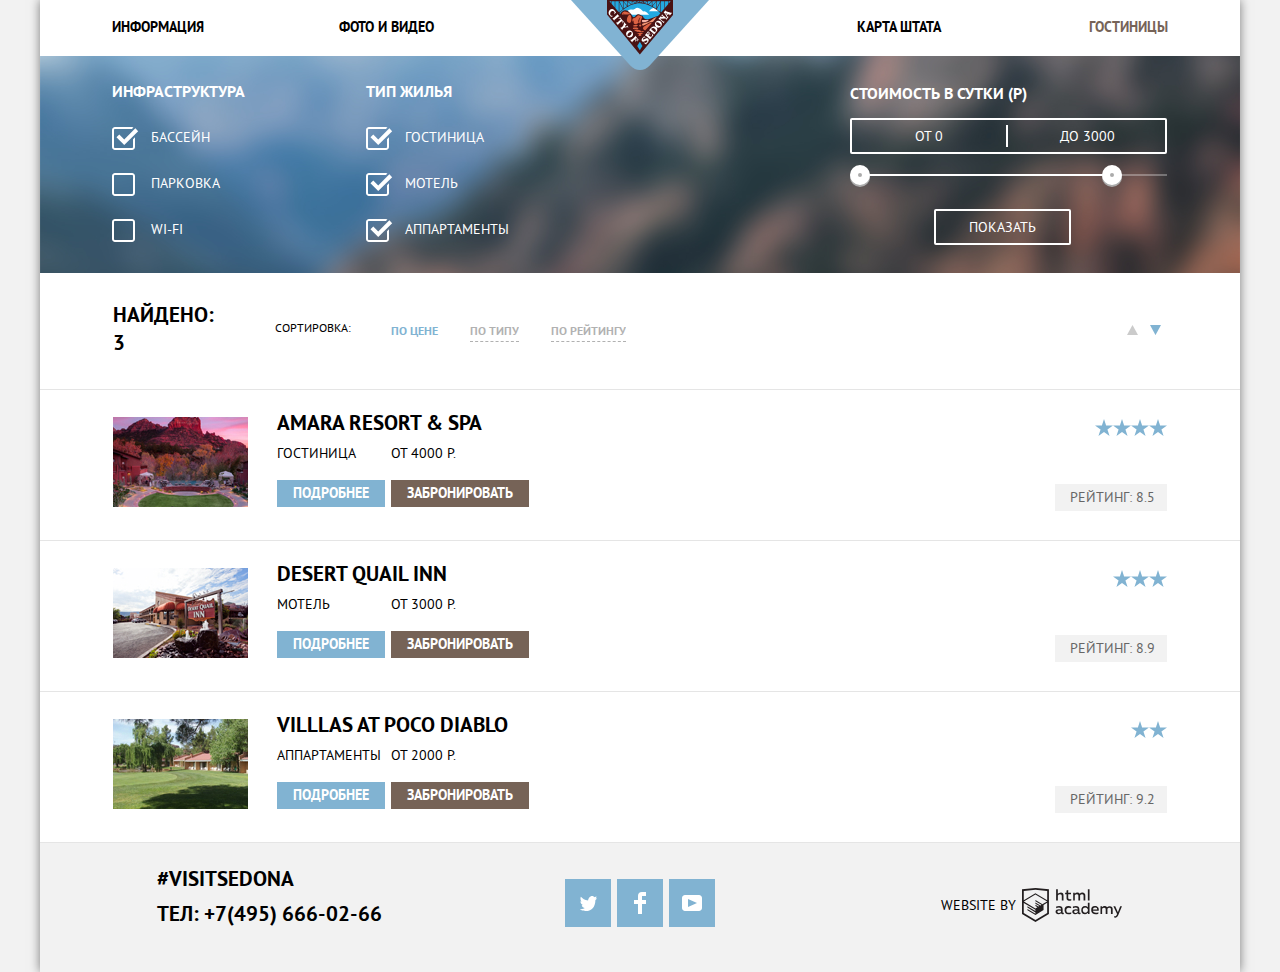
==== catalog.html @ a4440d0c "Update по созвону pt.3" ====
<!DOCTYPE html>
<html class="page" lang="ru">

  <head>
    <meta charset="utf-8" />
    <title>HTML Academy: Каталог</title>
    <link rel="stylesheet" href="css/normalize.css" />
    <link rel="stylesheet" href="css/style.css" />
  </head>

  <body class="body-page">
    <header class="main-header">
      <nav class="navigation">
        <a class="logo" href="index.html"><img src="img/logo.svg" width="138" height="70" alt="логотип штата"></a>
        <ul class="list list-navigation">
          <li class="navigation-item">
            <a class="navigation-item-link" href="#">Информация</a>
          </li>
          <li class="navigation-item">
            <a class="navigation-item-link" href="#">Фото и видео</a>
          </li>
          <li class="navigation-item">
            <a class="navigation-item-link" href="#">Карта штата</a>
          </li>
          <li class="navigation-item">
            <a class="navigation-item-link navigation-item-link-active" href="catalog.html">Гостиницы</a>
          </li>
        </ul>
      </nav>
    </header>
    <main class="hotels-container">
      <h1 class="visually-hidden">Подбор отелей в Седоне</h1>
      <section class="filters-of-hotels">
        <h2 class="visually-hidden">Фильтр отелей Седоны</h2>
        <form class="form-filter" action="https://echo.htmlacademy.ru" target="blank">
          <div class="filter-wrapper">
            <fieldset class="filter">
              <legend class="filter-name">Инфраструктура</legend>
              <ul class="list filter-list">
                <li class="filter-list-item">
                  <input class="filter-checkbox visually-hidden" type="checkbox" name="pool" id="item-pool" aria-label="Выбрать бассейн" checked/>
                  <label for="item-pool">Бассейн</label>
                </li>
                <li class="filter-list-item">
                  <input class="filter-checkbox visually-hidden" type="checkbox" name="parking" id="item-parking" aria-label="Выбрать парковку"/>
                  <label for="item-parking">Парковка</label>
                </li>
                <li class="filter-list-item">
                  <input class="filter-checkbox visually-hidden" type="checkbox" name="wi-fi" id="item-wi-fi" aria-label="Выбрать wi-fi"/>
                  <label for="item-wi-fi">WI-FI</label>
                </li>
              </ul>
            </fieldset>
            <fieldset class="filter">
              <legend class="filter-name">Тип жилья</legend>
              <ul class="list filter-list">
                <li class="filter-list-item">
                  <input class="filter-checkbox visually-hidden" type="checkbox" name="inn" id="item-inn" aria-label="Выбрать гостиницу" checked/>
                  <label for="item-inn">Гостиница</label>
                </li>
                <li class="filter-list-item">
                  <input class="filter-checkbox visually-hidden" type="checkbox" name="hotel" id="item-hotel" aria-label="Выбрать мотель" checked/>
                  <label for="item-hotel">Мотель</label>
                </li>
                <li class="filter-list-item">
                  <input class="filter-checkbox visually-hidden" type="checkbox" name="aparts" id="item-aparts" aria-label="Выбрать аппартаменты" checked/>
                  <label for="item-aparts">Аппартаменты</label>
                </li>
              </ul>
            </fieldset>
          </div>
          <div class="filter-cost">
            <label class="cost-per-day">Стоимость в сутки (р)</label>
            <div class="interval-cost">
              <label class="visually-hidden" for="min-cost">Ввести минимальную стоимость</label>
              <input class="min-cost" type="number" name="min-cost" id="min-cost" placeholder="От 0" min="0" max="3000"/>
              <label class="visually-hidden" for="max-cost">Ввести максимальную стоимость</label>
              <input class="max-cost" type="number" name="max-cost" id="max-cost" placeholder="До 3000" min="0" max="3000"/>
              <div class="filter-separate-line"></div>
            </div>
            <div class="slider">
              <div class="side-slider"></div>
              <div class="main-slider"></div>
              <div class="slider-button">
                <span class="round"></span>
              </div>
              <div class="slider-button">
                <span class="round"></span>
              </div>
            </div>
            <button class="button filter-button" type="submit" aria-label="Показать варианты гостиниц">Показать</button>
          </div>
        </form>
      </section>
      <aside class="filter-sorting">
        <div class="find">
          <span class="finding">Найдено: 3</span>
        </div>
        <div class="sorting">
          <span class="sorting-name">Сортировка:</span>
          <ul class="list sorting-types-list">
            <li class="sorting-type-item">
              <button class="button sorting-button sorting-button-active" type="button" aria-label="Сортировать по цене">По цене</button>
            </li>
            <li class="sorting-type-item">
              <button class="button sorting-button" type="button" aria-label="Сортировать по типу">По типу</button>
            </li>
            <li class="sorting-type-item">
              <button class="button sorting-button" type="button" aria-label="сортировать по рейтингу">По рейтингу</button>
            </li>
          </ul>
        </div>
        <div class="sorting-switcher">
          <button class="control-arrow">
            <svg width="11" height="10" viewBox="0 0 11 10" fill="none" xmlns="http://www.w3.org/2000/svg">
              <path d="M5.5 0L0 10H11L5.5 0Z" fill="currentColor"/>
              </svg>
          </button>
          <button class="control-arrow control-arrow-active">
            <svg width="11" height="10" viewBox="0 0 11 10" fill="none" xmlns="http://www.w3.org/2000/svg">
              <path d="M5.5 0L0 10H11L5.5 0Z" fill="currentColor"/>
              </svg>
          </button>
        </div>
      </aside>
      <section class="hotels">
        <h2 class="visually-hidden">Список отелей Седоны</h2>
        <article class="hotel-item">
          <img  class="hotel-photo" src="img/thumb-amara-resort.jpg" alt="Отель у подножия горы"/>
          <div class="hotel-info">
            <h3 class="hotel-title">Amara resort & SPA</h3>
            <div class="hotel-info-wrapper">
              <div class="hotel-info-content-wrapper">
                <p class="hotel-info-content">Гостиница</p>
                <a class="button details" href="#" aria-label="Показать подробности">Подробнее</a>
              </div>
              <div class="hotel-info-content-wrapper">
                <p class="hotel-info-content">от 4000 р.</p>
                <a class="button booking" href="#" aria-label="Перейти к бронированию" >Забронировать</a>
              </div>
            </div>
          </div>
          <div class="rating">
            <div class="hotel-rating"></div>
            <span class="hotel-rating-text">Рейтинг: 8.5</span>
          </div>
        </article>
        <article class="hotel-item">
          <img class="hotel-photo" src="img/thumb-desert-quall.jpg" alt="Классический американский двухэтажный отель"/>
          <div class="hotel-info">
            <h3 class="hotel-title">Desert Quail INN</h3>
            <div class="hotel-info-wrapper">
              <div class="hotel-info-content-wrapper">
                <p class="hotel-info-content">Мотель</p>
                <a class="button details" href="#" aria-label="Показать подробности" >Подробнее</a>
              </div>
              <div class="hotel-info-content-wrapper">
                <p class="hotel-info-content">от 3000 р.</p>
                <a class="button booking" href="#" aria-label="Перейти к бронированию" >Забронировать</a>
              </div>
            </div>
          </div>
          <div class="rating">
            <div class="hotel-rating inn"></div>
            <span class="hotel-rating-text">Рейтинг: 8.9</span>
          </div>
        </article>
        <article class="hotel-item">
          <img class="hotel-photo" src="img/thumb-villas-diablo.jpg" alt="Уютная вилла в тени деревьев"
          />
          <div class="hotel-info">
            <h3 class="hotel-title">VILLLAS AT POCO DIABLO</h3>
            <div class="hotel-info-wrapper">
              <div class="hotel-info-content-wrapper">
                <p class="hotel-info-content">Аппартаменты</p>
                <a class="button details" href="#" aria-label="Показать подробности" >Подробнее</a>
              </div>
              <div class="hotel-info-content-wrapper">
                <p class="hotel-info-content">от 2000 р.</p>
                <a class="button booking" href="#" aria-label="Перейти к бронированию" >Забронировать</a>
              </div>
            </div>
          </div>
          <div class="rating">
            <div class="hotel-rating villa"></div>
            <span class="hotel-rating-text">Рейтинг: 9.2</span>
          </div>
        </article>
      </section>
    </main>
    <footer class="main-footer">
      <div class="container">
        <div class="contacts">
          <p>#visitsedona</p>
          <a href="tel:+74956660266" aria-label="Позвонить по телефону">тел: +7(495) 666-02-66</a>
        </div>
        <ul class="list social-networks-list">
          <li class="social-networks-item">
            <a class="social-link" href="#">
              <img class="link-twitter" width="17" height="17" src="img/twitter.svg" alt="Ссылка перехода на Twitter"/>
            </a>
          </li>
          <li class="social-networks-item">
            <a class="social-link" href="#">
              <img class="link-facebook" width="12" height="22" src="img/fb-icon.svg" alt="Ссылка перехода на Facebook"/>
            </a>
          </li>
          <li class="social-networks-item">
            <a class="social-link" href="#">
              <img class="link-youtube" width="20" height="16" src="img/youtube.svg" alt="Ссылка перехода на Youtube"/>
            </a>
          </li>
        </ul>
        <div class="developer">
          <p class="developer-text">Website by</p>
          <a class="developer-link" href="https://htmlacademy.ru/study" aria-label="Переход на HTML Academy">
            <img src="img/logo-htmlacademy.svg" width="100" height="50" alt="Лого Академии"/>
          </a>
        </div>
      </div>
    </footer>
  </body>
</html>
---- css/style.css ----
@font-face {
  font-family: "PT Sans";
  font-weight: normal;
  font-style: normal;
  src: local("PT Sans"),
    url("../fonts/ptsans.woff2") format("woff2"),
    url("../fonts/ptsans.woff") format("woff");
}

@font-face {
  font-family: "PT Sans";
  font-weight: bold;
  font-style: bold;
  src: local("PT Sans Bold"),
  url("../fonts/ptsansbold.woff2") format("woff2"),
  url("../fonts/ptsansbold.woff") format("woff");
}

:root {
  --basic-grey: #888888;
  --basic-grey-light: #f2f2f2;
  --basic-grey-dark: #666666;
  --basic-black: #000000;
  --basic-black-light: #333333;
  --basic-white: #ffffff;
  --basic-blue-light: #81b3d2;
  --basic-blue: #669ec0;
  --basic-blue-dark: #5496bd;
  --basic-grey-rectangle: #eeeeee;
  --basic-grey-hover: #ebebeb;
  --basic-brown: #604e43;
  --basic-brown-light: #766357;
  --basic-brown-dark: #503e33;
  --basic-transparent-footer: rgba(255, 255, 255, 0.9);
  --basic-grey-disabled: #6a6a6a;
  --basic-grey-line: #e5e5e5;
  --basic-grey-slider: #ababab;
  --basic-grey-minus: #a9a9a9;
  --star-width: 18px;
}
*,
*::before,
*::after {
  box-sizing: border-box;
}

input[type="number"]::-webkit-outer-spin-button,
input[type="number"]::-webkit-inner-spin-button {
  -webkit-appearance: none;
  margin: 0;
}
a {
  text-decoration: none;
}
.navigation-item-link,
.developer-link {
  color: var(--basic-black);
}
.navigation-item-link:hover,
.developer-link:hover {
  color: var(--basic-blue-light);
}
.navigation-item-link:active,
.developer-link:active {
  color: var(--basic-black);
  opacity: 0.3;
}
.navigation-item-link-active {
  color: var(--basic-brown-light);
}

body {
  font-family: "PT Sans", Arial, sans-serif;
  font-size: 14px;
  font-style: normal;
  line-height: 26px;
  text-transform: uppercase;
  background-color: var(--basic-grey-light);
  box-shadow: 0 0 10px rgba(0, 0, 0, 0.5);
  color: var(--basic-black);
  max-width: 1200px;
  margin-left: auto;
  margin-right: auto;
}
.page {
  height: 100%;
}
.body-page {
  min-height: 100%;
  display: grid;
  grid-template-rows: min-content 1fr min-content;
  align-content: start;
}
.list {
  list-style: none;
  padding: 0;
  margin: 0;
}

.button {
  font-weight: bold;
  line-height: 21px;
  color: var(--basic-white);
  border: none;
  text-transform: uppercase;
}
button,
input {
  border: 0;
  outline: none;
}
.visually-hidden {
  position: absolute;
  width: 1px;
  height: 1px;
  margin: -1px;
  padding: 0;
  overflow: hidden;
  border: 0;
  clip: rect(0 0 0 0);
}
.rating {
  height: 121px;
}
.main-header {
  min-height: 56px;
  background-color: var(--basic-white);
}
.navigation {
  position: relative;
  padding-top: 14px;
  padding-bottom: 16px;
}
.list-navigation {
  display: grid;
  grid-template-columns: 227px 1fr 1fr 227px;
  grid-template-rows: auto;
  margin-left: 72px;
  margin-right: 72px;
  align-content: center;
}
.navigation-item:nth-child(4n+3){
  text-align: right;
}
.navigation-item:nth-child(4n+4) {
  text-align: right;
}
.navigation li {
  font-weight: bold;
}
.logo {
  position: absolute;
  top: 0;
  left: calc((100% - 138px) / 2);
  z-index: 1;
}
.background-for-greetings {
  display: flex;
  position: relative;
  min-height: 509px;
  background-image: url("../img/background-photo-full.jpg"), linear-gradient(to right bottom, #8ccfcf,
    #0e5e38);
  background-size: cover;
  background-repeat: no-repeat; /*проверить почему не применяется градиент*/
}
.background-for-greetings::after {
  display: block;
  position: absolute;
  top: 453px;
  content: "";
  background-image: url("../img/background-mask.svg");
  background-repeat: no-repeat;
  width: 1200px;
  height: 57px;
}
.greeting {
  margin-left: auto;
  margin-right: auto;
  margin-top: 77px;
}
.greetings-content {
  padding-top: 1px;
  font-family: inherit;
  font-weight: bold;
  font-size: 21px;
  line-height: 26px;
  text-align: center;
}
.greetings-content-main {
  margin-bottom: 17px;
  margin-top: 39px;
  margin-left: auto;
  margin-right: auto;
  max-width: 470px;
  min-height: 80px;
  text-align: center;
}
.greetings-content-item {
  margin-top: 16px;
  margin-left: 270px;
  margin-bottom: 51px;
  margin-right: 300px;
  font-style: normal;
  font-weight: normal;
  font-size: 14px;
  line-height: 26px;
}
.advantages {
  background-color: var(--basic-white);
}
.list-of-advantages {
  display: flex;
  flex-wrap: wrap;
}
/*удалтьб ниже*/
.feature-picture {
  display: grid;
  grid-template-columns: 1fr 2fr;
}
.feature-item-picture {
  display: inline-block;
  vertical-align: middle;
  text-align: center;
  background-color: var(--basic-blue-light);
  color: var(--basic-white);
}
.advantages-item-picture {
  display: flex;
  flex-wrap: wrap;
  background-color: var(--basic-blue-light);
}
.name-part-advantages,
.advantage-title-special,
.advantage-title {
  font-style: normal;
  font-weight: bold;
  font-size: 21px;
  line-height: 21px;
  text-align: center;
}
.advantages-item {
  max-width: 400px;
  padding-top: 50px;
  padding-right: 51px;
  padding-bottom: 54px;
  padding-left: 52px;
  text-align: center;
}
.advantages-item h3,
p {
  margin: 0;
  padding: 0;
}
.advantages-item:nth-child(n + 3) {
  background-color: var(--basic-grey-rectangle);
}
.advantages-item h3 {
  margin-bottom: 25px;
}
.advantage-number,
.advantage-number-special {
  margin-bottom: 23px;
  text-align: center;
  line-height: 21px;
}
.advantage-text,
.advantage-text-special {
  line-height: 21px;
}
.part-of-advantages {
  display: grid;
  grid-template-columns: 1fr 1fr 1fr;
  background-color: var(--basic-white);
}
.item-part-advantages {
  display: block;
  vertical-align: middle;
  text-align: center;
}
.item-part-advantages:first-child {
  position: relative;
  padding-top: 160px;
  padding-right: 62px;
  padding-bottom: 82px;
  padding-left: 73px;
}
.item-part-advantages:nth-child(2) {
  position: relative;
  padding-top: 160px;
  padding-right: 59px;
  padding-bottom: 82px;
  padding-left: 61px;
}
.item-part-advantages:last-child {
  position: relative;
  padding-top: 160px;
  padding-right: 65px;
  padding-bottom: 81px;
  padding-left: 59px;
}
.picture-house::before {
content: url("../img/icon-1.svg");
background-size: 75px 72px;
position: absolute;
top: 60px;
left: 167px;
margin-left: auto;
margin-right: auto;
}
.picture-food::before {
  content: url("../img/icon-3.svg");
  background-size: 75px 70px;
  position: absolute;
  top: 61px;
  left: 162px;
  margin-left: auto;
  margin-right: auto;
}
.picture-souvenirs::before {
  content: url("../img/icon-2.svg");
  background-size: 64px 77px;
  position: absolute;
  top: 55px;
  right: 172px;
}

.image-part-advantages {
  margin-left: auto;
  margin-right: auto;
}
.name-part-advantages {
  display: inline-block;
  margin-bottom: 25px;
}
.text-part-advantages {
  line-height: 21px;
}
.proposal {
  position: relative;
  padding-bottom: 86px;
  padding-top: 55px;
  background-color: var(--basic-white);
}
.proposal-title {
  margin-top: 0;
  margin-bottom: 36px;
  font: inherit;
  font-weight: bold;
  font-size: 30px;
  line-height: 34px;
  color: var(--basic-black);
  text-align: center;
}
.proposal-content {
  margin-bottom: 46px;
  font: inherit;
  font-weight: normal;
  font-size: 14px;
  line-height: 21px;
  color: var(--basic-black-light);
  text-align: center;
}
.form-wrapper {
  position: absolute;
  left: 316px;
  max-width: 568px;
  max-height: 481px;
  margin-left: auto;
  margin-right: auto;
}
.button-form {
  width: 568px;
  height: 86px;
  font-style: normal;
  font-weight: bold;
  font-size: 21px;
  line-height: 26px;
  background-color: var(--basic-brown-light);
}
.find-form {
  background-color: var(--basic-white);
}
.wrapper-map {
  background-image: url("../img/map.png"),
    linear-gradient(45deg, var(--basic-grey), var(--basic-grey-light));
  background-repeat: no-repeat;
}

.index {
  background-color: var(--basic-transparent-footer);
  margin-top: -120px;
  z-index: 2;
}
.container {
  display: grid;
  grid-template-columns: 1fr 1fr 1fr;
  min-height: 120px;
}

.contacts {
  display: flex;
  flex-direction: column;
  align-items: flex-start;
  padding-top: 23px;
  padding-bottom: 36px;
  padding-left: 117px;
}
.contacts p {
  font-weight: bold;
  font-size: 21px;
  color: var(--basic-black);
  margin-bottom: 9px;
  width: auto;
}
.contacts a {
  font: inherit;
  font-weight: bold;
  font-size: 21px;
  color: var(--basic-black);
  text-decoration: none;
  width: auto;
}
.social-networks-list {
  display: grid;
  height: 120px;
  grid-template-columns: 46px 46px 46px;
  align-content: center;
  column-gap: 6px;
  justify-content: center;
}
.social-networks-item {
  height: 48px;
  width: 46px;
  background-color: var(--basic-blue-light);
}
.social-link {
  display: flex;
  height: 100%;
}
.social-networks-item img {
  margin: auto;
}
.developer {
  display: flex;
  align-items: center;
  justify-content: flex-end;
  padding-top: 37px;
  padding-right: 103px;
  padding-bottom: 42px;
}
.developer-text {
  font-weight: normal;
}
.developer-link {
  display: block;
  width: 115px;
  margin-left: 6px;
}
.developer img {
  vertical-align: middle;
  box-sizing: content-box;
}
/*modal*/
.modal {
  width: 568px;
  height: 486px;
}
.modal h2 {
  height: 86px;
  margin: 0;
  background-color: var(--basic-brown-light);
  color: var(--basic-white);
  font-weight: bold;
  font-size: 21px;
  line-height: 26px;
  text-align: center;
}
.filters-of-hotels {
  min-height: 217px; /*что то с высотой*/
}
.form-filter {
  display: grid;
  grid-template-columns: 2fr 1fr;
  width: 1200px;
  min-height: 217px;
  background-color: #f2f2f2;
  background-image: url("../img/background-filter.png");
  background-size: cover;
  background-repeat: no-repeat;
}
.filter-wrapper {
  display: flex;
}
.filter {
  margin-top: 25px;
  margin-left: 72px;
  padding: 0;
  border: none;
}
.filter:last-child {
  margin-left: 119px;
}
.filter-name {
  margin-bottom: 25px;
  font-weight: bold;
  font-size: 16px;
  line-height: 21px;
  color: var(--basic-white);
}
.filter-list-item {
  margin-bottom: 25px;
  margin-left: 39px;
}
.filter-checkbox {
  margin-right: 13px;
}
.filter-list-item label {
  /*может и убрать*/
  position: relative;
  display: block;
  font-size: 14px;
  line-height: 21px;
  font-weight: normal;
  color: var(--basic-white);
  user-select: none;
}
.filter-checkbox + label::before {
  position: absolute;
  top: 0;
  left: -39px;
  width: 23px;
  height: 23px;
  background-image: url("../img/checkbox-off.svg");
  content: "";
}
.filter-checkbox:hover + label::before {
  cursor: pointer;
}
.filter-checkbox:checked + label::before {
  position: absolute;
  top: 0;
  left: -39px;
  width: 27px;
  height: 23px;
  background-image: url("../img/checkbox-on.svg");
  background-repeat: no-repeat;
  content: "";
}
.filter-checkbox:disabled + label::before {
  position: absolute;
  top: 0;
  left: -39px;
  width: 23px;
  height: 23px;
  background-image: url("../img/checkbox-off-disabled.svg");
  content: "";
}
.filter-checkbox:checked:disabled + label::before {
  position: absolute;
  top: 0;
  left: -39px;
  width: 23px;
  height: 23px;
  background-image: url("../img/checkbox-on-disabled.svg");
  content: "";
}
.filter-checkbox:disabled + label {
  color: var(--basic-grey-disabled);
}
.filter-cost {
  position: relative;
  margin-top: 25px;
  margin-left: 10px;
}
.cost-per-day {
  font-weight: bold;
  font-size: 16px;
  line-height: 21px;
  color: var(--basic-white);
}
.interval-cost {
  display: flex;
  width: 317px;
  margin-top: 11px;
  margin-bottom: 11px;
  text-align: center;
  color: var(--basic-white);
  border: 2px solid #ffffff;
  box-sizing: border-box;
  border-radius: 2px;
}
.min-cost::placeholder,
.max-cost::placeholder {
  color: var(--basic-white);
  opacity: 1;
}
.min-cost:focus::placeholder,
.max-cost:focus::placeholder {
  color: transparent;
}
.min-cost,
.max-cost {
  height: 32px;
  padding: 0 4px;
  font-size: 14px;
  line-height: 21px;
  font-weight: normal;
  text-align: center;
  text-transform: uppercase;
  color: var(--basic-white);
  background-color: transparent;
  overflow: hidden;
  border: none;
}
.min-cost {
  width: 154px;
  margin-right: 4px;
}
.max-cost {
  width: 155px;
}
.filter-separate-line {
  position: absolute;
  top: 44px;
  left: 156px;
  display: block;
  width: 2px;
  height: 22px;
  background-color: var(--basic-white);
}

.slider {
  position: relative;
  width: 316px;
  height: 21px;
  margin-bottom: 23px;
}
.side-slider {
  position: absolute;
  top: 9px;
  width: 317px;
  height: 2px;
  background-color: var(--basic-white);
  opacity: 0.3;
}
.main-slider {
  position: absolute;
  top: 9px;
  width: 248px;
  height: 2px;
  margin-left: 14px;
  background-color: var(--basic-white);
}
.slider-button {
  position: absolute;
  padding: 0;
  background-color: transparent;
  border: 0;
  outline: transparent;
}
.slider-button:first-child {
  top: 0;
  left: 0;
  margin-bottom: 23px;
}
.slider-button:last-child {
  left: 252px;
}
.round {
  display: block;
  width: 4px;
  height: 4px;
  border-radius: 50%;
  box-sizing: content-box;
  background-color: var(--basic-grey-slider);
  border: 8px solid var(--basic-white);
  box-shadow: 0 2px 0 0 var(--basic-grey-slider);
}
.round:hover {
  width: 5px;
  height: 5px;
  border-radius: 18px;
  cursor: pointer;
}

.filter-button {
  width: 137px;
  height: 36px;
  margin-left: 84px;
  background-color: transparent;
  border: 2px solid var(--basic-white);
  box-sizing: border-box;
  border-radius: 2px;
  font-weight: normal;
  font-size: 14px;
  line-height: 21px;
  color: var(--basic-white);
}
.filter-button:hover {
  background-color: var(--basic-white);
  color: var(--basic-black);
  cursor: pointer;
}
.hotels-container {
  display: grid;
  grid-template-rows: min-content min-content min-content;
}
.filter-sorting {
  display: flex;
  align-items: center;
  justify-content: space-between;
  background-color: var(--basic-white);
  padding-top: 29px;
  padding-left: 73px;
  padding-right: 73px;
  padding-bottom: 31px;
}
.finding {
  font-weight: bold;
  font-size: 21px;
  line-height: 26px;
}
.sorting {
  display: flex;
  min-width: 846px;
  margin-left: 45px;
  font-weight: normal;
  font-size: 12px;
  line-height: 18px;
}
.sorting-types-list {
  display: flex;
  align-items: flex-start;
  justify-content: space-between;
  margin-left: 40px;
  margin-top: 1px;
}
.sorting-type-item:not(:last-child) {
  margin-right: 32px;
}
.sorting-button {
  padding: 0;
  color: var(--basic-black);
  opacity: 0.3;
  background-color: transparent;
  border-bottom: 1px dashed var(--basic-black);
}
.sorting-button:hover {
  color: var(--basic-blue-light);
  border-bottom: 1px dashed var(--basic-blue-light);
  opacity: 1;
}
.sorting-button:active {
  color: var(--basic-black);
  cursor: pointer;
  border:none;
  opacity: 1;
}
.sorting-button-active {
  color: var(--basic-blue-light);
  border: none;
  opacity: 1;
}
.sorting-switcher {
  display: flex;
  justify-content: center;
  align-items: center;
}

.control-arrow {
  padding: 6px;
  background-color: transparent;
  opacity: 0.2;
}
.control-arrow-active {
  transform: rotate(180deg);
}
.control-arrow:hover {
  opacity: 1;
}
.control-arrow:active {
  color: var(--basic-blue-light);
  cursor: pointer;
}
.control-arrow-active {
  color: var(--basic-blue-light);
  opacity: 1;
}
.control-arrow-active:hover {
  color: var(--basic-black);
}
.control-arrow-active:active {
  color: var(--basic-blue-light);
  cursor: pointer;
}
.find-form {
  padding-top: 55px;
  padding-right: 55px;
  padding-bottom: 53px;
  padding-left: 55px;
}
.find-form,
.find-form-item {
  line-height: 26px;
  font-weight: bold;
  text-transform: uppercase;
}

.find-form-date,
.find-form-visitors-wrapper,
.find-form-visitors {
  position: relative;

  display: flex;
  align-items: center;
  padding: 0;
}

.find-form-date:first-child {
  margin-bottom: 29px;
}

.find-form-date:nth-child(2) {
  margin-bottom: 30px;
}

.find-form-visitors-item {
  display: flex;
  justify-content: center;
  align-items: center;
  margin-left: 27px;

  background-color: var(--basic-grey-light);
}

.find-form-label {
  display: inline-block;
  vertical-align: auto;
  flex-wrap: nowrap;
  margin: 0;
  padding: 0;
}

.label-adults {
  margin-right: 13px;
}

.label-children {
  margin-left: 53px;
}

.find-form-item {
  background-color: var(--basic-grey-light);
  padding-top: 0;
  padding-bottom: 0;
}

.find-form-item:hover {
  background-color: var(--basic-grey-hover);
  cursor: pointer;
}

.find-form-item:focus {
  background-color: var(--basic-white);
  border: 2px solid var(--basic-grey-line);
}

.arrival-date-text,
.checkout-date-text {
  display: block;
  width: 346px;
  height: 38px;
  padding-left: 12px;
}

.arrival-date-text {
  margin-top: 0;
  margin-right: 0;
  margin-left: 23px;
  padding-right: 43px;
  padding-left: 13px;
}

.checkout-date-text {
  margin-top: 0;
  margin-right: 0;
  margin-left: 20px;
  padding-right: 43px;
  padding-left: 12px;
}

.adults-number,
.children-number {
  display: block;
  width: 38px;
  height: 38px;
  text-align: center;
}

.calendar,
.button-minus,
.button-plus {
  margin: 0;
  padding: 0;
  align-items: center;

  background-color: transparent;
  fill: var(--basic-grey-minus);
}

.calendar {
  position: absolute;
  right: 9px;

  width: 21px;
  height: 23px;
  padding: 0;
  align-items: center;
  color: var(--basic-grey-minus);
}

.button-minus,
.button-plus {
  width: 38px;
  height: 38px;
}

.minus-picture {
  margin-bottom: 4px;
}

.button-minus:hover,
.button-plus:hover {
  fill: var(--basic-black);
  cursor: pointer;
}

.button-minus:active,
.button-plus:active {
  fill: var(--basic-blue-light);
}
.calendar:hover{
  color: var(--basic-black);
  cursor: pointer;
}

.calendar:active {
  color: var(--basic-blue-light);
}
.button-find {
  width: 458px;
  height: 58px;
  margin-top: 54px;
  margin-right: auto;
  margin-left: auto;
  padding: 0;

  font-size: 21px;
  line-height: 26px;
  font-weight: bold;
  text-transform: uppercase;
  color: var(--basic-white);

  background-color: var(--basic-blue-light);
}

.hotels {
  background-color: var(--basic-white);
}
.hotel-item {
  display: flex;
  justify-content: flex-start;
  align-items: flex-start;
  flex-wrap: wrap;
  padding-top: 27px;
  padding-right: 73px;
  padding-left: 73px;
  box-sizing: content-box;
  border-top: 1px solid var(--basic-grey-line);
}
.hotel-info {
  margin-left: 29px;
}
.hotel-item:last-child {
  border-bottom: 1px solid var(--basic-grey-line);
}
.hotel-info-wrapper {
  display: flex;
}
.hotel-info-content-wrapper:first-child {
  margin-right: 6px;
}
.rating {
  display: flex;
  flex-direction: column;
  align-items: flex-end;
  margin-top: 2px;
  margin-left: auto;
}
.hotel-photo {
  width: 135px;
  height: 90px;
  margin-bottom: 30px;
}
.hotel-title {
  font-size: 21px;
  margin-top: -7px;
  margin-bottom: 7px;
}
.hotel-title:hover {
  color: var(--basic-blue-light);
}
.hotel-title:active {
  color: var(--basic-black);
  opacity: 0.3;
}

.hotel-info-content {
  line-height: 21px;
  margin-bottom: 16px;
}
.details {
  display: block;
  padding-top: 3px;
  padding-right: 16px;
  padding-bottom: 3px;
  padding-left: 16px;
  font-size: 14px;
  line-height: 21px;
  font-weight: bold;
  color: var(--basic-white);
  background-color: var(--basic-blue-light);
  border: 0;
}
.button-find:hover,
.button-find:focus,
.details:hover,
.details:focus,
.social-link:hover,
.social-link:focus {
  background-color: var(--basic-blue);
}
.button-find:active,
.details:active {
  background-color: var(--basic-blue-dark);
  color: rgba(255, 255, 255, 0.3);
}
.social-link:active {
  background-color: var(--basic-blue-dark);
  color: rgba(255, 255, 255, 0.3);
  opacity: 0.3;
}
.booking {
  display: block;
  padding-top: 3px;
  padding-right: 16px;
  padding-bottom: 3px;
  padding-left: 16px;
  font-weight: bold;
  color: var(--basic-white);
  text-transform: uppercase;
  background-color: var(--basic-brown-light);
  border: 0;
}
.button-form:hover,
.button-form:focus,
.booking:hover,
.booking:focus {
  background-color: var(--basic-brown);
}
.button-form:active,
.booking:active {
  background-color: var(--basic-brown-dark);
  color: rgba(255, 255, 255, 0.3);
}
.hotel-rating-text {
  padding-top: 3px;
  padding-right: 12px;
  padding-bottom: 3px;
  padding-left: 15px;
  background-color: var(--basic-grey-light);
  color: var(--basic-grey-dark);
  font-style: normal;
  font-weight: normal;
  font-size: 14px;
  line-height: 21px;
}
.hotel-rating {
  display: grid;
  grid-column: 4;
  grid-row: 1;
  align-self: center;
  margin-left: auto;
  height: 17px;
  width: calc(var(--star-width) * 4);
  background-image: url("../img/star.svg");
  margin-bottom: 48px;
}
.inn {
  width: calc(var(--star-width) * 3);
}
.villa {
  width: calc(var(--star-width) * 2);
}
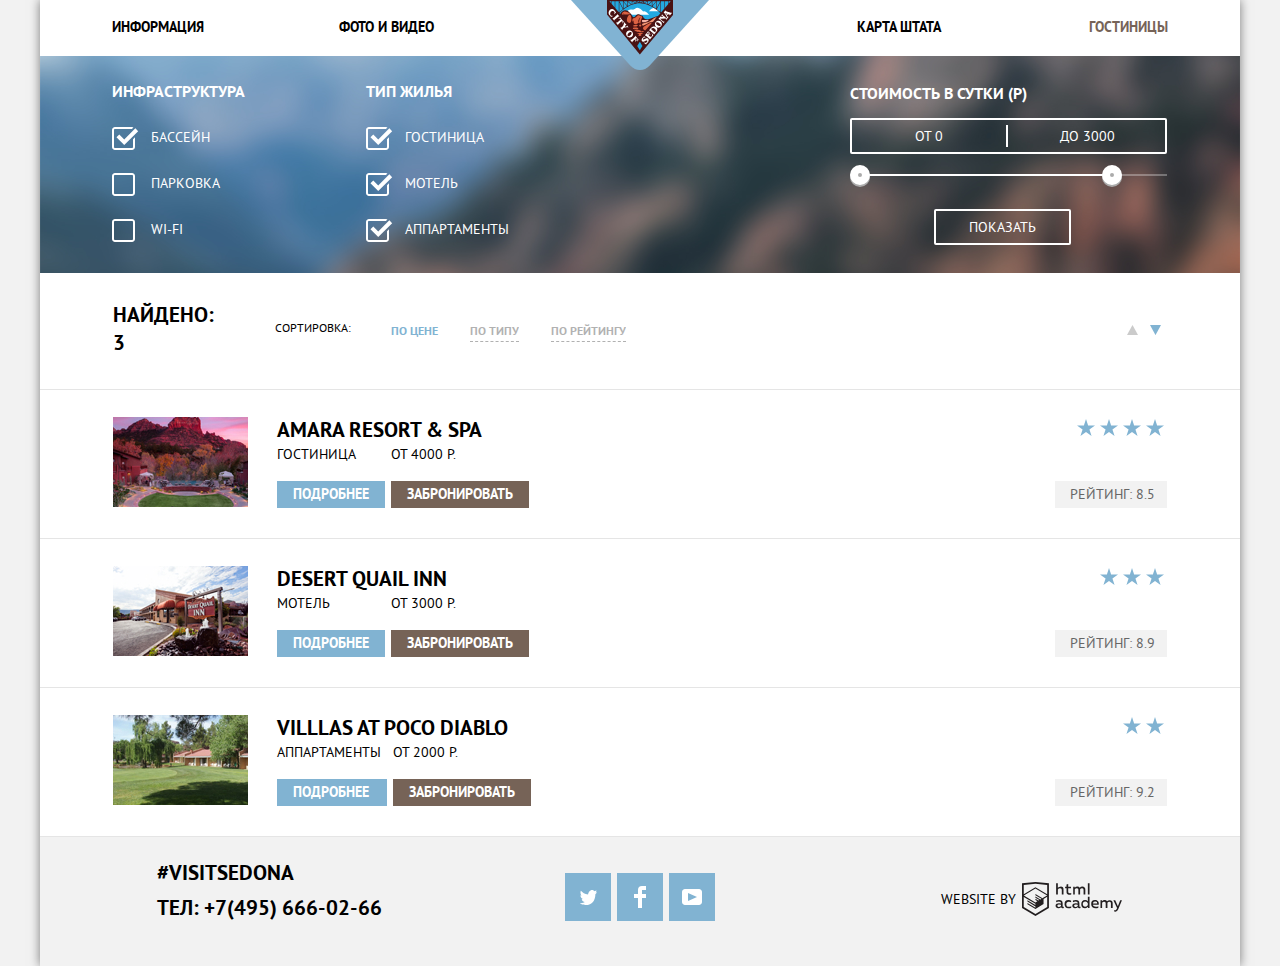
==== commit 6f314f09: "Исправления 3созвон pt.1" ====
--- a/catalog.html
+++ b/catalog.html
@@ -23,7 +23,7 @@
             <a class="navigation-item-link" href="#">Карта штата</a>
           </li>
           <li class="navigation-item">
-            <a class="navigation-item-link navigation-item-link-active" href="catalog.html">Гостиницы</a>
+            <a class="navigation-item-link navigation-item-link-active">Гостиницы</a>
           </li>
         </ul>
       </nav>
@@ -73,9 +73,9 @@
             <label class="cost-per-day">Стоимость в сутки (р)</label>
             <div class="interval-cost">
               <label class="visually-hidden" for="min-cost">Ввести минимальную стоимость</label>
-              <input class="min-cost" type="number" name="min-cost" id="min-cost" placeholder="От 0" min="0" max="3000"/>
+              <input class="min-cost spiner-delete" type="number" name="min-cost" id="min-cost" placeholder="От 0" min="0" max="3000"/>
               <label class="visually-hidden" for="max-cost">Ввести максимальную стоимость</label>
-              <input class="max-cost" type="number" name="max-cost" id="max-cost" placeholder="До 3000" min="0" max="3000"/>
+              <input class="max-cost spiner-delete" type="number" name="max-cost" id="max-cost" placeholder="До 3000" min="0" max="3000"/>
               <div class="filter-separate-line"></div>
             </div>
             <div class="slider">
@@ -126,9 +126,9 @@
       <section class="hotels">
         <h2 class="visually-hidden">Список отелей Седоны</h2>
         <article class="hotel-item">
-          <img  class="hotel-photo" src="img/thumb-amara-resort.jpg" alt="Отель у подножия горы"/>
+          <img  class="hotel-photo" src="img/thumb-amara-resort.jpg" width="135" height="90" alt="Отель у подножия горы"/>
           <div class="hotel-info">
-            <h3 class="hotel-title">Amara resort & SPA</h3>
+            <h3><a class="hotel-title" href="#" aria-label="Перейти на страницу гостиницы Amara resort & SPA">Amara resort & SPA</a></h3>
             <div class="hotel-info-wrapper">
               <div class="hotel-info-content-wrapper">
                 <p class="hotel-info-content">Гостиница</p>
@@ -141,14 +141,14 @@
             </div>
           </div>
           <div class="rating">
-            <div class="hotel-rating"></div>
+            <div class="hotel-rating" style="width: calc(var(--star-width) * 4)"></div>
             <span class="hotel-rating-text">Рейтинг: 8.5</span>
           </div>
         </article>
         <article class="hotel-item">
-          <img class="hotel-photo" src="img/thumb-desert-quall.jpg" alt="Классический американский двухэтажный отель"/>
+          <img class="hotel-photo" src="img/thumb-desert-quall.jpg" width="135" height="90" alt="Классический американский двухэтажный отель"/>
           <div class="hotel-info">
-            <h3 class="hotel-title">Desert Quail INN</h3>
+            <h3><a class="hotel-title" href="#" aria-label="Перейти на страницу отеля Desert Quail INN">Desert Quail INN</a></h3>
             <div class="hotel-info-wrapper">
               <div class="hotel-info-content-wrapper">
                 <p class="hotel-info-content">Мотель</p>
@@ -161,15 +161,14 @@
             </div>
           </div>
           <div class="rating">
-            <div class="hotel-rating inn"></div>
+            <div class="hotel-rating inn" style="width: calc(var(--star-width) * 3)"></div>
             <span class="hotel-rating-text">Рейтинг: 8.9</span>
           </div>
         </article>
         <article class="hotel-item">
-          <img class="hotel-photo" src="img/thumb-villas-diablo.jpg" alt="Уютная вилла в тени деревьев"
-          />
+          <img class="hotel-photo" src="img/thumb-villas-diablo.jpg" width="135" height="90" alt="Уютная вилла в тени деревьев" />
           <div class="hotel-info">
-            <h3 class="hotel-title">VILLLAS AT POCO DIABLO</h3>
+            <h3><a  class="hotel-title" href="#" aria-label="Перейти на страницу виллы At POCO DIABLO">VILLLAS AT POCO DIABLO</a></h3>
             <div class="hotel-info-wrapper">
               <div class="hotel-info-content-wrapper">
                 <p class="hotel-info-content">Аппартаменты</p>
@@ -182,7 +181,7 @@
             </div>
           </div>
           <div class="rating">
-            <div class="hotel-rating villa"></div>
+            <div class="hotel-rating villa" style="width: calc(var(--star-width) * 2)"></div>
             <span class="hotel-rating-text">Рейтинг: 9.2</span>
           </div>
         </article>
--- a/css/style.css
+++ b/css/style.css
@@ -36,361 +36,452 @@
   --basic-grey-line: #e5e5e5;
   --basic-grey-slider: #ababab;
   --basic-grey-minus: #a9a9a9;
-  --star-width: 18px;
-}
+  --star-width: 23px;
+}
+
 *,
 *::before,
 *::after {
   box-sizing: border-box;
 }
 
-input[type="number"]::-webkit-outer-spin-button,
-input[type="number"]::-webkit-inner-spin-button {
+.spiner-delete::-webkit-outer-spin-button,
+.spiner-delete::-webkit-inner-spin-button {
   -webkit-appearance: none;
   margin: 0;
 }
+
+.spiner-delete {
+  -moz-appearance: textfield;
+}
+
 a {
   text-decoration: none;
 }
+
 .navigation-item-link,
-.developer-link {
+.developer-link,
+.hotel-title {
   color: var(--basic-black);
 }
-.navigation-item-link:hover,
-.developer-link:hover {
+
+.navigation-item-link:not(.navigation-item-link-active):hover,
+.developer-link:hover,
+.hotel-title:hover {
   color: var(--basic-blue-light);
 }
-.navigation-item-link:active,
-.developer-link:active {
+
+.navigation-item-link:not(.navigation-item-link-active):active,
+.developer-link:active,
+.hotel-title:active {
   color: var(--basic-black);
   opacity: 0.3;
 }
+
 .navigation-item-link-active {
   color: var(--basic-brown-light);
 }
 
 body {
-  font-family: "PT Sans", Arial, sans-serif;
-  font-size: 14px;
-  font-style: normal;
-  line-height: 26px;
-  text-transform: uppercase;
-  background-color: var(--basic-grey-light);
-  box-shadow: 0 0 10px rgba(0, 0, 0, 0.5);
-  color: var(--basic-black);
   max-width: 1200px;
   margin-left: auto;
   margin-right: auto;
-}
+
+  font-style: normal;
+  font-size: 14px;
+  line-height: 26px;
+  font-family: "PT Sans", Arial, sans-serif;
+  text-transform: uppercase;
+  color: var(--basic-black);
+
+  background-color: var(--basic-grey-light);
+  box-shadow: 0 0 10px rgba(0, 0, 0, 0.5);
+}
+
 .page {
   height: 100%;
 }
 .body-page {
-  min-height: 100%;
   display: grid;
   grid-template-rows: min-content 1fr min-content;
   align-content: start;
-}
+  min-height: 100%;
+}
+
 .list {
-  list-style: none;
   padding: 0;
   margin: 0;
+  list-style: none;
 }
 
 .button {
-  font-weight: bold;
   line-height: 21px;
+  font-weight: bold;
   color: var(--basic-white);
   border: none;
   text-transform: uppercase;
 }
+
 button,
 input {
   border: 0;
   outline: none;
 }
+
 .visually-hidden {
   position: absolute;
+
   width: 1px;
   height: 1px;
   margin: -1px;
   padding: 0;
+
   overflow: hidden;
   border: 0;
   clip: rect(0 0 0 0);
 }
-.rating {
-  height: 121px;
-}
+
 .main-header {
   min-height: 56px;
+
   background-color: var(--basic-white);
 }
+
 .navigation {
   position: relative;
+
   padding-top: 14px;
   padding-bottom: 16px;
 }
+
 .list-navigation {
   display: grid;
   grid-template-columns: 227px 1fr 1fr 227px;
   grid-template-rows: auto;
+  align-content: center;
   margin-left: 72px;
   margin-right: 72px;
-  align-content: center;
-}
+}
+
 .navigation-item:nth-child(4n+3){
   text-align: right;
 }
+
 .navigation-item:nth-child(4n+4) {
   text-align: right;
 }
+
 .navigation li {
   font-weight: bold;
 }
+
 .logo {
   position: absolute;
   top: 0;
   left: calc((100% - 138px) / 2);
   z-index: 1;
 }
+
 .background-for-greetings {
-  display: flex;
   position: relative;
+
+  display: flex;
   min-height: 509px;
-  background-image: url("../img/background-photo-full.jpg"), linear-gradient(to right bottom, #8ccfcf,
-    #0e5e38);
+
+  background-image: url("../img/background-photo-full.jpg"), linear-gradient(to right bottom, #8ccfcf,#0e5e38);
   background-size: cover;
   background-repeat: no-repeat; /*проверить почему не применяется градиент*/
 }
+
 .background-for-greetings::after {
+  position: absolute;
+  top: 453px;
+
   display: block;
-  position: absolute;
-  top: 453px;
+  width: 1200px;
+  height: 57px;
+
   content: "";
   background-image: url("../img/background-mask.svg");
   background-repeat: no-repeat;
-  width: 1200px;
-  height: 57px;
-}
+}
+
 .greeting {
   margin-left: auto;
   margin-right: auto;
   margin-top: 77px;
 }
+
 .greetings-content {
   padding-top: 1px;
-  font-family: inherit;
-  font-weight: bold;
+
   font-size: 21px;
-  line-height: 26px;
+  font-weight: bold;
   text-align: center;
 }
+
 .greetings-content-main {
+  max-width: 470px;
+  min-height: 80px;
   margin-bottom: 17px;
   margin-top: 39px;
   margin-left: auto;
   margin-right: auto;
-  max-width: 470px;
-  min-height: 80px;
+
   text-align: center;
 }
+
 .greetings-content-item {
   margin-top: 16px;
   margin-left: 270px;
   margin-bottom: 51px;
   margin-right: 300px;
+
   font-style: normal;
-  font-weight: normal;
   font-size: 14px;
   line-height: 26px;
-}
+  font-weight: normal;
+}
+
 .advantages {
   background-color: var(--basic-white);
 }
+
 .list-of-advantages {
   display: flex;
   flex-wrap: wrap;
 }
+
 /*удалтьб ниже*/
 .feature-picture {
   display: grid;
   grid-template-columns: 1fr 2fr;
 }
+
 .feature-item-picture {
   display: inline-block;
   vertical-align: middle;
+
   text-align: center;
+  color: var(--basic-white);
+
   background-color: var(--basic-blue-light);
-  color: var(--basic-white);
-}
+}
+
 .advantages-item-picture {
   display: flex;
   flex-wrap: wrap;
+
   background-color: var(--basic-blue-light);
 }
+
 .name-part-advantages,
 .advantage-title-special,
 .advantage-title {
   font-style: normal;
-  font-weight: bold;
   font-size: 21px;
   line-height: 21px;
+  font-weight: bold;
   text-align: center;
 }
+
 .advantages-item {
   max-width: 400px;
   padding-top: 50px;
   padding-right: 51px;
   padding-bottom: 54px;
   padding-left: 52px;
+
   text-align: center;
 }
+
 .advantages-item h3,
 p {
   margin: 0;
   padding: 0;
 }
-.advantages-item:nth-child(n + 3) {
+
+.advantages-item-gray {
+  padding-left: 71px;
+  padding-right: 71px;
+
   background-color: var(--basic-grey-rectangle);
 }
+
 .advantages-item h3 {
   margin-bottom: 25px;
 }
+
 .advantage-number,
 .advantage-number-special {
   margin-bottom: 23px;
+
   text-align: center;
   line-height: 21px;
 }
+
 .advantage-text,
 .advantage-text-special {
   line-height: 21px;
 }
+
 .part-of-advantages {
   display: grid;
   grid-template-columns: 1fr 1fr 1fr;
+
   background-color: var(--basic-white);
 }
+
 .item-part-advantages {
   display: block;
   vertical-align: middle;
+
   text-align: center;
 }
+
 .item-part-advantages:first-child {
   position: relative;
+
   padding-top: 160px;
   padding-right: 62px;
   padding-bottom: 82px;
   padding-left: 73px;
 }
+
 .item-part-advantages:nth-child(2) {
   position: relative;
+
   padding-top: 160px;
   padding-right: 59px;
   padding-bottom: 82px;
   padding-left: 61px;
 }
+
 .item-part-advantages:last-child {
   position: relative;
+
   padding-top: 160px;
   padding-right: 65px;
   padding-bottom: 81px;
   padding-left: 59px;
 }
+
 .picture-house::before {
-content: url("../img/icon-1.svg");
-background-size: 75px 72px;
 position: absolute;
 top: 60px;
 left: 167px;
+
 margin-left: auto;
 margin-right: auto;
-}
+
+content: url("../img/icon-1.svg");
+background-size: 75px 72px;
+}
+
 .picture-food::before {
+  position: absolute;
+  top: 61px;
+  left: 162px;
+
+  margin-left: auto;
+  margin-right: auto;
+
   content: url("../img/icon-3.svg");
   background-size: 75px 70px;
-  position: absolute;
-  top: 61px;
-  left: 162px;
-  margin-left: auto;
-  margin-right: auto;
-}
+}
+
 .picture-souvenirs::before {
+  position: absolute;
+  top: 55px;
+  right: 172px;
+
   content: url("../img/icon-2.svg");
   background-size: 64px 77px;
-  position: absolute;
-  top: 55px;
-  right: 172px;
 }
 
 .image-part-advantages {
   margin-left: auto;
   margin-right: auto;
 }
+
 .name-part-advantages {
   display: inline-block;
   margin-bottom: 25px;
 }
+
 .text-part-advantages {
   line-height: 21px;
 }
+
 .proposal {
   position: relative;
+
+  padding-top: 55px;
   padding-bottom: 86px;
-  padding-top: 55px;
+
   background-color: var(--basic-white);
 }
+
 .proposal-title {
   margin-top: 0;
   margin-bottom: 36px;
-  font: inherit;
-  font-weight: bold;
+
   font-size: 30px;
   line-height: 34px;
+  font-weight: bold;
   color: var(--basic-black);
   text-align: center;
 }
+
 .proposal-content {
   margin-bottom: 46px;
-  font: inherit;
-  font-weight: normal;
+
   font-size: 14px;
   line-height: 21px;
+  font-weight: normal;
   color: var(--basic-black-light);
   text-align: center;
 }
+
 .form-wrapper {
   position: absolute;
   left: 316px;
+
   max-width: 568px;
   max-height: 481px;
   margin-left: auto;
   margin-right: auto;
 }
+
 .button-form {
   width: 568px;
   height: 86px;
+
   font-style: normal;
-  font-weight: bold;
   font-size: 21px;
   line-height: 26px;
+  font-weight: bold;
+
   background-color: var(--basic-brown-light);
 }
+
 .find-form {
   background-color: var(--basic-white);
 }
+
 .wrapper-map {
-  background-image: url("../img/map.png"),
-    linear-gradient(45deg, var(--basic-grey), var(--basic-grey-light));
+  background-image: url("../img/map.png"), linear-gradient(45deg, var(--basic-grey), var(--basic-grey-light));
   background-repeat: no-repeat;
 }
 
 .index {
+  z-index: 2;
+
+  margin-top: -120px;
+
   background-color: var(--basic-transparent-footer);
-  margin-top: -120px;
-  z-index: 2;
-}
+}
+
 .container {
   display: grid;
   grid-template-columns: 1fr 1fr 1fr;
@@ -405,41 +496,49 @@
   padding-bottom: 36px;
   padding-left: 117px;
 }
+
 .contacts p {
-  font-weight: bold;
-  font-size: 21px;
-  color: var(--basic-black);
   margin-bottom: 9px;
   width: auto;
-}
+
+  font-size: 21px;
+  font-weight: bold;
+  color: var(--basic-black);
+}
+
 .contacts a {
-  font: inherit;
-  font-weight: bold;
+  width: auto;
+
   font-size: 21px;
+  font-weight: bold;
   color: var(--basic-black);
-  text-decoration: none;
-  width: auto;
-}
+}
+
 .social-networks-list {
   display: grid;
-  height: 120px;
   grid-template-columns: 46px 46px 46px;
   align-content: center;
   column-gap: 6px;
   justify-content: center;
-}
+  height: 120px;
+}
+
 .social-networks-item {
+  width: 46px;
   height: 48px;
-  width: 46px;
+
   background-color: var(--basic-blue-light);
 }
+
 .social-link {
   display: flex;
   height: 100%;
 }
+
 .social-networks-item img {
   margin: auto;
 }
+
 .developer {
   display: flex;
   align-items: center;
@@ -448,237 +547,314 @@
   padding-right: 103px;
   padding-bottom: 42px;
 }
+
 .developer-text {
   font-weight: normal;
 }
+
 .developer-link {
   display: block;
   width: 115px;
   margin-left: 6px;
 }
+
 .developer img {
   vertical-align: middle;
+
   box-sizing: content-box;
 }
+
 /*modal*/
 .modal {
   width: 568px;
   height: 486px;
 }
+
 .modal h2 {
   height: 86px;
   margin: 0;
-  background-color: var(--basic-brown-light);
-  color: var(--basic-white);
-  font-weight: bold;
+
   font-size: 21px;
   line-height: 26px;
   text-align: center;
-}
+  font-weight: bold;
+  color: var(--basic-white);
+
+  background-color: var(--basic-brown-light);
+}
+
 .filters-of-hotels {
   min-height: 217px; /*что то с высотой*/
 }
+
 .form-filter {
   display: grid;
   grid-template-columns: 2fr 1fr;
   width: 1200px;
   min-height: 217px;
+
   background-color: #f2f2f2;
   background-image: url("../img/background-filter.png");
   background-size: cover;
   background-repeat: no-repeat;
 }
+
 .filter-wrapper {
   display: flex;
 }
+
 .filter {
   margin-top: 25px;
   margin-left: 72px;
   padding: 0;
+
   border: none;
 }
+
 .filter:last-child {
   margin-left: 119px;
 }
+
 .filter-name {
   margin-bottom: 25px;
-  font-weight: bold;
+
   font-size: 16px;
   line-height: 21px;
+  font-weight: bold;
   color: var(--basic-white);
 }
+
 .filter-list-item {
   margin-bottom: 25px;
   margin-left: 39px;
 }
+
+.filter-list-item label:hover {
+  cursor: pointer;
+}
+
 .filter-checkbox {
   margin-right: 13px;
 }
+
 .filter-list-item label {
   /*может и убрать*/
   position: relative;
+
   display: block;
+
   font-size: 14px;
   line-height: 21px;
   font-weight: normal;
   color: var(--basic-white);
+
   user-select: none;
 }
+
 .filter-checkbox + label::before {
   position: absolute;
   top: 0;
   left: -39px;
+
   width: 23px;
   height: 23px;
+
   background-image: url("../img/checkbox-off.svg");
+
   content: "";
 }
+
 .filter-checkbox:hover + label::before {
   cursor: pointer;
 }
+
 .filter-checkbox:checked + label::before {
   position: absolute;
   top: 0;
   left: -39px;
+
   width: 27px;
   height: 23px;
+
   background-image: url("../img/checkbox-on.svg");
   background-repeat: no-repeat;
+
   content: "";
 }
+
 .filter-checkbox:disabled + label::before {
   position: absolute;
   top: 0;
   left: -39px;
+
   width: 23px;
   height: 23px;
+
   background-image: url("../img/checkbox-off-disabled.svg");
+
   content: "";
 }
+
 .filter-checkbox:checked:disabled + label::before {
   position: absolute;
   top: 0;
   left: -39px;
+
   width: 23px;
   height: 23px;
+
   background-image: url("../img/checkbox-on-disabled.svg");
+
   content: "";
 }
+
 .filter-checkbox:disabled + label {
   color: var(--basic-grey-disabled);
 }
+
 .filter-cost {
   position: relative;
   margin-top: 25px;
   margin-left: 10px;
 }
+
 .cost-per-day {
-  font-weight: bold;
   font-size: 16px;
   line-height: 21px;
+  font-weight: bold;
   color: var(--basic-white);
 }
+
 .interval-cost {
   display: flex;
   width: 317px;
   margin-top: 11px;
   margin-bottom: 11px;
+
   text-align: center;
   color: var(--basic-white);
+
   border: 2px solid #ffffff;
   box-sizing: border-box;
   border-radius: 2px;
 }
+
 .min-cost::placeholder,
 .max-cost::placeholder {
   color: var(--basic-white);
   opacity: 1;
 }
+
 .min-cost:focus::placeholder,
 .max-cost:focus::placeholder {
   color: transparent;
 }
+
 .min-cost,
 .max-cost {
   height: 32px;
   padding: 0 4px;
+
   font-size: 14px;
   line-height: 21px;
   font-weight: normal;
   text-align: center;
   text-transform: uppercase;
   color: var(--basic-white);
+
   background-color: transparent;
+
   overflow: hidden;
   border: none;
 }
+
 .min-cost {
   width: 154px;
   margin-right: 4px;
 }
+
 .max-cost {
   width: 155px;
 }
+
 .filter-separate-line {
   position: absolute;
   top: 44px;
   left: 156px;
+
   display: block;
   width: 2px;
   height: 22px;
+
   background-color: var(--basic-white);
 }
 
 .slider {
   position: relative;
+
   width: 316px;
   height: 21px;
   margin-bottom: 23px;
 }
+
 .side-slider {
   position: absolute;
   top: 9px;
+
   width: 317px;
   height: 2px;
+
   background-color: var(--basic-white);
   opacity: 0.3;
 }
+
 .main-slider {
   position: absolute;
   top: 9px;
+
   width: 248px;
   height: 2px;
   margin-left: 14px;
+
   background-color: var(--basic-white);
 }
+
 .slider-button {
   position: absolute;
+
   padding: 0;
   background-color: transparent;
+
   border: 0;
   outline: transparent;
 }
 .slider-button:first-child {
   top: 0;
   left: 0;
+
   margin-bottom: 23px;
 }
+
 .slider-button:last-child {
   left: 252px;
 }
+
 .round {
   display: block;
   width: 4px;
   height: 4px;
+
   border-radius: 50%;
   box-sizing: content-box;
   background-color: var(--basic-grey-slider);
   border: 8px solid var(--basic-white);
   box-shadow: 0 2px 0 0 var(--basic-grey-slider);
 }
+
 .round:hover {
   width: 5px;
   height: 5px;
+
   border-radius: 18px;
   cursor: pointer;
 }
@@ -687,47 +863,58 @@
   width: 137px;
   height: 36px;
   margin-left: 84px;
+
+  font-size: 14px;
+  line-height: 21px;
+  font-weight: normal;
+  color: var(--basic-white);
+
   background-color: transparent;
   border: 2px solid var(--basic-white);
   box-sizing: border-box;
   border-radius: 2px;
-  font-weight: normal;
-  font-size: 14px;
-  line-height: 21px;
-  color: var(--basic-white);
-}
+}
+
 .filter-button:hover {
+  color: var(--basic-black);
+
   background-color: var(--basic-white);
-  color: var(--basic-black);
   cursor: pointer;
 }
+
 .hotels-container {
   display: grid;
   grid-template-rows: min-content min-content min-content;
 }
+
 .filter-sorting {
   display: flex;
   align-items: center;
   justify-content: space-between;
-  background-color: var(--basic-white);
   padding-top: 29px;
   padding-left: 73px;
   padding-right: 73px;
   padding-bottom: 31px;
-}
+
+  background-color: var(--basic-white);
+}
+
 .finding {
-  font-weight: bold;
   font-size: 21px;
   line-height: 26px;
-}
+  font-weight: bold;
+}
+
 .sorting {
   display: flex;
   min-width: 846px;
   margin-left: 45px;
-  font-weight: normal;
+
   font-size: 12px;
   line-height: 18px;
-}
+  font-weight: normal;
+}
+
 .sorting-types-list {
   display: flex;
   align-items: flex-start;
@@ -735,32 +922,45 @@
   margin-left: 40px;
   margin-top: 1px;
 }
+
 .sorting-type-item:not(:last-child) {
   margin-right: 32px;
 }
+
 .sorting-button {
   padding: 0;
+
   color: var(--basic-black);
   opacity: 0.3;
+
   background-color: transparent;
   border-bottom: 1px dashed var(--basic-black);
 }
-.sorting-button:hover {
+
+.sorting-button:not(.sorting-button-active):hover {
   color: var(--basic-blue-light);
+
   border-bottom: 1px dashed var(--basic-blue-light);
   opacity: 1;
-}
+
+  cursor: pointer;
+}
+
 .sorting-button:active {
   color: var(--basic-black);
+
   cursor: pointer;
   border:none;
   opacity: 1;
 }
+
 .sorting-button-active {
   color: var(--basic-blue-light);
+
   border: none;
   opacity: 1;
 }
+
 .sorting-switcher {
   display: flex;
   justify-content: center;
@@ -769,36 +969,39 @@
 
 .control-arrow {
   padding: 6px;
+
   background-color: transparent;
   opacity: 0.2;
 }
+
 .control-arrow-active {
   transform: rotate(180deg);
 }
-.control-arrow:hover {
+
+.control-arrow:not(.control-arrow-active):hover {
+  cursor: pointer;
   opacity: 1;
 }
-.control-arrow:active {
+
+.control-arrow:not(.control-arrow-active):active {
   color: var(--basic-blue-light);
+
   cursor: pointer;
 }
+
 .control-arrow-active {
   color: var(--basic-blue-light);
+
   opacity: 1;
 }
-.control-arrow-active:hover {
-  color: var(--basic-black);
-}
-.control-arrow-active:active {
-  color: var(--basic-blue-light);
-  cursor: pointer;
-}
+
 .find-form {
   padding-top: 55px;
   padding-right: 55px;
   padding-bottom: 53px;
   padding-left: 55px;
 }
+
 .find-form,
 .find-form-item {
   line-height: 26px;
@@ -812,10 +1015,14 @@
   position: relative;
 
   display: flex;
-  align-items: center;
+  flex-wrap: wrap;
   padding: 0;
-}
-
+  justify-content: space-between;
+}
+
+.find-form-visitors {
+  padding-bottom: 10px;
+}
 .find-form-date:first-child {
   margin-bottom: 29px;
 }
@@ -834,11 +1041,7 @@
 }
 
 .find-form-label {
-  display: inline-block;
-  vertical-align: auto;
-  flex-wrap: nowrap;
-  margin: 0;
-  padding: 0;
+  padding-top: 6px;
 }
 
 .label-adults {
@@ -846,31 +1049,37 @@
 }
 
 .label-children {
-  margin-left: 53px;
 }
 
 .find-form-item {
-  background-color: var(--basic-grey-light);
   padding-top: 0;
   padding-bottom: 0;
+
+  background-color: var(--basic-grey-light);
 }
 
 .find-form-item:hover {
   background-color: var(--basic-grey-hover);
-  cursor: pointer;
+
 }
 
 .find-form-item:focus {
   background-color: var(--basic-white);
-  border: 2px solid var(--basic-grey-line);
+  border-color: var(--basic-grey-line);
+}
+
+.find-form-item::placeholder {
+  color: var(--basic-black);
 }
 
 .arrival-date-text,
 .checkout-date-text {
   display: block;
-  width: 346px;
+  min-width: 346px;
   height: 38px;
   padding-left: 12px;
+
+  border: 2px solid transparent;
 }
 
 .arrival-date-text {
@@ -894,6 +1103,7 @@
   display: block;
   width: 38px;
   height: 38px;
+
   text-align: center;
 }
 
@@ -916,6 +1126,7 @@
   height: 23px;
   padding: 0;
   align-items: center;
+
   color: var(--basic-grey-minus);
 }
 
@@ -939,6 +1150,7 @@
 .button-plus:active {
   fill: var(--basic-blue-light);
 }
+
 .calendar:hover{
   color: var(--basic-black);
   cursor: pointer;
@@ -947,10 +1159,11 @@
 .calendar:active {
   color: var(--basic-blue-light);
 }
+
 .button-find {
   width: 458px;
   height: 58px;
-  margin-top: 54px;
+  margin-top: 44px;
   margin-right: auto;
   margin-left: auto;
   padding: 0;
@@ -967,29 +1180,44 @@
 .hotels {
   background-color: var(--basic-white);
 }
+
 .hotel-item {
   display: flex;
   justify-content: flex-start;
-  align-items: flex-start;
-  flex-wrap: wrap;
   padding-top: 27px;
   padding-right: 73px;
   padding-left: 73px;
+  padding-bottom: 30px;
+
   box-sizing: content-box;
+
   border-top: 1px solid var(--basic-grey-line);
 }
+
+.hotel-info h3 {
+  margin: 0;
+}
+
 .hotel-info {
   margin-left: 29px;
 }
+
 .hotel-item:last-child {
   border-bottom: 1px solid var(--basic-grey-line);
 }
+
 .hotel-info-wrapper {
   display: flex;
 }
+.hotel-info-content-wrapper {
+  display: flex;
+  flex-direction: column;
+}
+
 .hotel-info-content-wrapper:first-child {
   margin-right: 6px;
 }
+
 .rating {
   display: flex;
   flex-direction: column;
@@ -997,41 +1225,53 @@
   margin-top: 2px;
   margin-left: auto;
 }
+
 .hotel-photo {
   width: 135px;
   height: 90px;
-  margin-bottom: 30px;
-}
+}
+
 .hotel-title {
   font-size: 21px;
+
   margin-top: -7px;
   margin-bottom: 7px;
-}
+  padding-right: 15px;
+}
+/*
 .hotel-title:hover {
   color: var(--basic-blue-light);
 }
+
 .hotel-title:active {
   color: var(--basic-black);
   opacity: 0.3;
-}
+}*/
 
 .hotel-info-content {
+  max-width: 110px;
+  padding-right: 10px;
+  margin-bottom: 16px;
+
   line-height: 21px;
-  margin-bottom: 16px;
-}
+}
+
 .details {
   display: block;
   padding-top: 3px;
   padding-right: 16px;
   padding-bottom: 3px;
   padding-left: 16px;
+
   font-size: 14px;
   line-height: 21px;
   font-weight: bold;
   color: var(--basic-white);
+
   background-color: var(--basic-blue-light);
   border: 0;
 }
+
 .button-find:hover,
 .button-find:focus,
 .details:hover,
@@ -1040,65 +1280,74 @@
 .social-link:focus {
   background-color: var(--basic-blue);
 }
+
 .button-find:active,
 .details:active {
+  color: rgba(255, 255, 255, 0.3);
   background-color: var(--basic-blue-dark);
+}
+
+.social-link:active {
   color: rgba(255, 255, 255, 0.3);
-}
-.social-link:active {
   background-color: var(--basic-blue-dark);
-  color: rgba(255, 255, 255, 0.3);
   opacity: 0.3;
 }
+
 .booking {
   display: block;
   padding-top: 3px;
   padding-right: 16px;
   padding-bottom: 3px;
   padding-left: 16px;
+  margin-top: auto;
+
   font-weight: bold;
   color: var(--basic-white);
   text-transform: uppercase;
+
   background-color: var(--basic-brown-light);
   border: 0;
 }
+
 .button-form:hover,
 .button-form:focus,
 .booking:hover,
 .booking:focus {
   background-color: var(--basic-brown);
 }
+
 .button-form:active,
 .booking:active {
+  color: rgba(255, 255, 255, 0.3);
   background-color: var(--basic-brown-dark);
-  color: rgba(255, 255, 255, 0.3);
-}
+}
+
 .hotel-rating-text {
   padding-top: 3px;
   padding-right: 12px;
   padding-bottom: 3px;
   padding-left: 15px;
-  background-color: var(--basic-grey-light);
-  color: var(--basic-grey-dark);
+  margin-top: auto;
+
   font-style: normal;
   font-weight: normal;
   font-size: 14px;
   line-height: 21px;
-}
+  color: var(--basic-grey-dark);
+
+  background-color: var(--basic-grey-light);
+}
+
 .hotel-rating {
   display: grid;
   grid-column: 4;
   grid-row: 1;
   align-self: center;
+  height: 17px;
+  margin-bottom: 45px;
   margin-left: auto;
-  height: 17px;
-  width: calc(var(--star-width) * 4);
+
   background-image: url("../img/star.svg");
-  margin-bottom: 48px;
-}
-.inn {
-  width: calc(var(--star-width) * 3);
-}
-.villa {
-  width: calc(var(--star-width) * 2);
-}
+  background-position: right;
+}
+
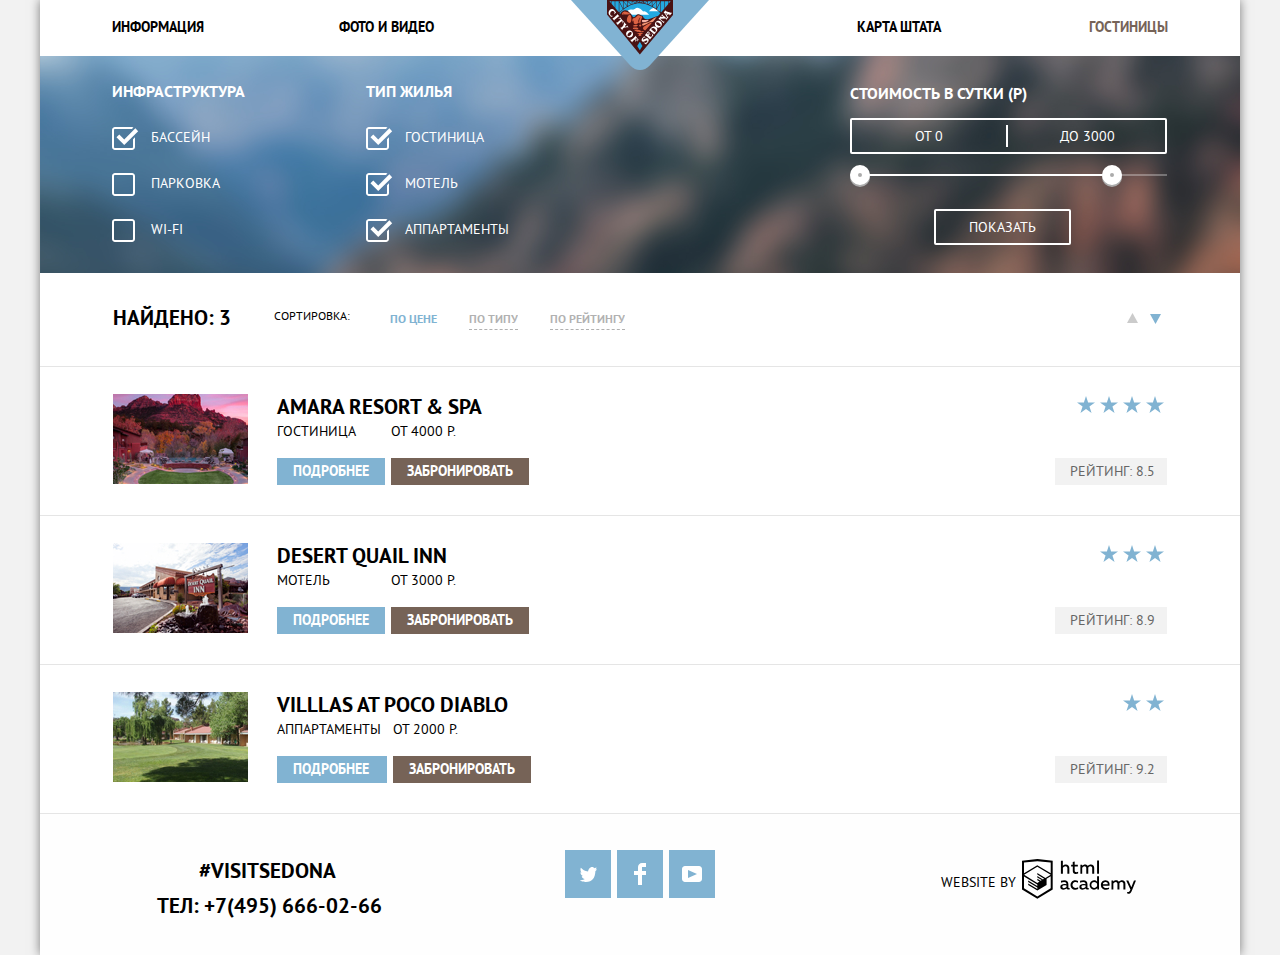
==== commit 461833ce: "Устранение недочетов" ====
--- a/catalog.html
+++ b/catalog.html
@@ -11,7 +11,7 @@
   <body class="body-page">
     <header class="main-header">
       <nav class="navigation">
-        <a class="logo" href="index.html"><img src="img/logo.svg" width="138" height="70" alt="логотип штата"></a>
+        <a class="logo" href="index.html" aria-label="На главную"><img src="img/logo.svg" width="138" height="70" alt="логотип города Седона"></a>
         <ul class="list list-navigation">
           <li class="navigation-item">
             <a class="navigation-item-link" href="#">Информация</a>
@@ -81,12 +81,8 @@
             <div class="slider">
               <div class="side-slider"></div>
               <div class="main-slider"></div>
-              <div class="slider-button">
-                <span class="round"></span>
-              </div>
-              <div class="slider-button">
-                <span class="round"></span>
-              </div>
+              <div class="slider-button"></div>
+              <div class="slider-button"></div>
             </div>
             <button class="button filter-button" type="submit" aria-label="Показать варианты гостиниц">Показать</button>
           </div>
@@ -116,7 +112,7 @@
               <path d="M5.5 0L0 10H11L5.5 0Z" fill="currentColor"/>
               </svg>
           </button>
-          <button class="control-arrow control-arrow-active">
+          <button class="button control-arrow control-arrow-active">
             <svg width="11" height="10" viewBox="0 0 11 10" fill="none" xmlns="http://www.w3.org/2000/svg">
               <path d="M5.5 0L0 10H11L5.5 0Z" fill="currentColor"/>
               </svg>
@@ -191,29 +187,37 @@
       <div class="container">
         <div class="contacts">
           <p>#visitsedona</p>
-          <a href="tel:+74956660266" aria-label="Позвонить по телефону">тел: +7(495) 666-02-66</a>
-        </div>
-        <ul class="list social-networks-list">
-          <li class="social-networks-item">
-            <a class="social-link" href="#">
-              <img class="link-twitter" width="17" height="17" src="img/twitter.svg" alt="Ссылка перехода на Twitter"/>
-            </a>
-          </li>
-          <li class="social-networks-item">
-            <a class="social-link" href="#">
-              <img class="link-facebook" width="12" height="22" src="img/fb-icon.svg" alt="Ссылка перехода на Facebook"/>
-            </a>
-          </li>
-          <li class="social-networks-item">
-            <a class="social-link" href="#">
-              <img class="link-youtube" width="20" height="16" src="img/youtube.svg" alt="Ссылка перехода на Youtube"/>
-            </a>
-          </li>
-        </ul>
+          <a href="tel:+74956660266" aria-label="Позвонить по телефону"> тел: +7(495) 666-02-66</a>
+        </div>
+          <ul class="list social-networks-list">
+            <li class="social-networks-item">
+              <a class="social-link" href="#" aria-label="Переход на Twiiter">
+                <svg width="17" height="16" viewBox="0 0 17 16" fill="none" xmlns="http://www.w3.org/2000/svg">
+                  <path d="M10.95 1.14409C12.635 0.648089 13.934 1.41409 14.527 2.32309C15.2 2.09209 15.858 1.84209 16.538 1.61509C16.5249 2.30145 16.2117 2.94761 15.681 3.38309C16.366 3.55309 16.985 2.89209 16.985 2.89209C16.816 3.89209 15.979 4.68009 15.422 4.91609C15.191 11.6661 12.247 16.1331 5.34498 15.9981H4.89898C4.48898 15.9981 0.734977 15.5381 0.000976562 14.1111C2.27198 14.3071 3.89398 13.6891 4.69398 12.9341C3.73398 12.6341 2.01498 12.4571 1.71498 9.98409C2.06398 10.0901 2.27898 10.2121 2.90498 10.1031C1.70498 9.24709 0.373977 8.53009 0.447977 6.33009C0.732977 6.65809 1.51498 6.86609 1.78798 6.80209C1.08498 6.56109 -0.182023 3.44209 0.893977 1.85009C2.71198 3.70409 4.62898 5.45609 8.04598 5.62309C8.25398 3.33009 9.18298 1.79309 10.95 1.14409Z" fill="white"/>
+                  </svg>
+              </a>
+            </li>
+            <li class="social-networks-item">
+              <a class="social-link" href="#" aria-label="Переход на Facebook">
+                <svg width="12" height="22" viewBox="0 0 12 22" fill="none" xmlns="http://www.w3.org/2000/svg">
+                  <path d="M12 4V0H8C5.79086 0 4 1.79086 4 4V8H0V12H4V22H8V12H12V8H8V4H12Z" fill="white"/>
+                  </svg>
+              </a>
+            </li>
+            <li class="social-networks-item">
+              <a class="social-link" href="#" aria-label="Переход на Youtube">
+                <svg width="20" height="16" viewBox="0 0 20 16" fill="none" xmlns="http://www.w3.org/2000/svg">
+                  <path fill-rule="evenodd" clip-rule="evenodd" d="M3 0H17C18.65 0 20 1.35 20 3V13C20 14.65 18.65 16 17 16H3C1.35 16 0 14.65 0 13V3C0 1.35 1.35 0 3 0ZM6.027 4.002V11.998L15.014 8L6.027 4.002Z" fill="white"/>
+                  </svg>
+              </a>
+            </li>
+          </ul>
         <div class="developer">
-          <p class="developer-text">Website by</p>
-          <a class="developer-link" href="https://htmlacademy.ru/study" aria-label="Переход на HTML Academy">
-            <img src="img/logo-htmlacademy.svg" width="100" height="50" alt="Лого Академии"/>
+          <p class="developer-text">Website by </p>
+          <a class="developer-link" href="https://htmlacademy.ru/intensive/htmlcss" aria-label="Переход на HTML Academy">
+            <svg width="115" height="41" viewBox="0 0 115 41" fill="none" xmlns="http://www.w3.org/2000/svg">
+              <path fill-rule="evenodd" clip-rule="evenodd" d="M15.5197 1.05737H15.3509L0 2.71895V31.4945L15.3509 40.8382L30.7018 31.4945V2.71895L15.5197 1.05737ZM77.0183 2.62185H75.0876V15.7311H77.0183V2.62185ZM40.8619 2.63264V7.76843C41.6131 6.9864 42.6386 6.5436 43.7105 6.53843C44.6823 6.47908 45.6329 6.84495 46.3253 7.54479C47.0177 8.24462 47.3866 9.21244 47.3399 10.2068V15.7634H45.367V10.4658C45.4231 9.94897 45.2754 9.43059 44.9566 9.02553C44.6377 8.62047 44.174 8.36218 43.6683 8.3079H43.3518C42.3456 8.36979 41.4321 8.9295 40.9041 9.80764V15.7634H38.8995V2.63264H40.8619ZM77.0183 31.4837H75.2775V30.0595C74.4828 31.1353 73.23 31.7538 71.9119 31.7211C69.4751 31.5528 67.5825 29.4822 67.5825 26.9845C67.5825 24.4867 69.4751 22.4162 71.9119 22.2479C73.1195 22.2052 74.2818 22.7203 75.0771 23.6505V18.3205H77.0183V31.4837ZM47.0656 30.0595C47.263 30.0515 47.4583 30.0152 47.6459 29.9516V31.3866C47.2482 31.5404 46.826 31.6172 46.4009 31.6132C45.6482 31.6769 44.9394 31.2429 44.639 30.5342C43.7036 31.31 42.5302 31.7227 41.3261 31.6995C39.733 31.6995 38.256 30.804 38.256 28.9482C38.256 26.65 40.3661 25.9379 42.1702 25.9379C42.9402 25.9505 43.707 26.0408 44.4596 26.2076V25.884C44.4596 24.805 43.6578 23.9742 42.1491 23.9742C41.0585 23.9764 39.9804 24.2116 38.9839 24.6647V22.8305C40.0678 22.451 41.204 22.2506 42.3495 22.2371C44.8394 22.2371 46.3693 23.4455 46.3693 26.1753V29.4121C46.3546 29.5668 46.401 29.721 46.4981 29.8406C46.5951 29.9601 46.7349 30.035 46.8862 30.0487H47.0656V30.0595ZM40.2711 28.8403C40.298 29.229 40.4761 29.5905 40.7655 29.844C41.055 30.0974 41.4317 30.2217 41.8115 30.189H41.9275C42.8819 30.1906 43.7973 29.8022 44.4702 29.11V27.5779C43.842 27.4414 43.2026 27.3655 42.5605 27.3513C41.5055 27.3513 40.2817 27.7074 40.2817 28.8403H40.2711ZM56.0229 22.9384C55.1962 22.4632 54.2596 22.2246 53.3115 22.2479H52.9422C51.7332 22.2873 50.5891 22.8166 49.7619 23.7192C48.9347 24.6218 48.4923 25.8236 48.5321 27.06V27.5024C48.6957 30.0004 50.805 31.8921 53.2482 31.7318C54.2519 31.7555 55.2477 31.5452 56.1601 31.1168V29.2718C55.3769 29.7215 54.4945 29.9591 53.5963 29.9624C52.5199 30.0288 51.4963 29.4793 50.9385 28.5356C50.3806 27.5918 50.3806 26.4095 50.9385 25.4658C51.4963 24.522 52.5199 23.9725 53.5963 24.039C54.461 24.0357 55.3066 24.2989 56.0229 24.7942V22.9384ZM66.1514 30.0595C66.3488 30.0515 66.5441 30.0152 66.7317 29.9516V31.3866C66.334 31.5404 65.9118 31.6172 65.4867 31.6132C64.734 31.6769 64.0252 31.2429 63.7248 30.5342C62.7894 31.31 61.616 31.7227 60.4119 31.6995C58.8188 31.6995 57.3417 30.804 57.3417 28.9482C57.3417 26.65 59.4518 25.9379 61.256 25.9379C62.0259 25.9505 62.7928 26.0408 63.5454 26.2076V25.884C63.5454 24.805 62.7436 23.9742 61.2349 23.9742C60.1443 23.9764 59.0662 24.2116 58.0697 24.6647V22.8305C59.1536 22.451 60.2897 22.2506 61.4353 22.2371C63.9252 22.2371 65.455 23.4455 65.455 26.1753V29.4121C65.4404 29.5668 65.4868 29.721 65.5838 29.8406C65.6809 29.9601 65.8207 30.035 65.972 30.0487H66.1514V30.0595ZM59.855 29.8481C59.5632 29.5943 59.3837 29.2311 59.3569 28.8403H59.378C59.378 27.7074 60.5385 27.3513 61.6569 27.3513C62.299 27.3655 62.9383 27.4414 63.5665 27.5779V29.11C62.8937 29.8022 61.9782 30.1906 61.0239 30.189H60.9078C60.5263 30.2247 60.1469 30.1019 59.855 29.8481ZM69.3271 26.9305C69.3271 25.2859 70.6308 23.9526 72.239 23.9526L72.2601 24.0066C73.4742 24.0066 74.5742 24.7382 75.0665 25.8732V28.0311C74.5856 29.1871 73.4673 29.9296 72.239 29.9084C70.6308 29.9084 69.3271 28.5752 69.3271 26.9305ZM83.3486 22.2479C86.8408 22.2479 88.0541 25.1395 87.4844 27.7397H80.922C81.1436 29.3582 82.6839 30.0163 84.2876 30.0163C85.2509 30.0196 86.2027 29.8021 87.0729 29.3797V31.1061C86.0736 31.5421 84.9939 31.7519 83.9078 31.7211C81.2385 31.7211 78.8963 30.189 78.8963 26.9521C78.8362 25.7502 79.2482 24.5736 80.0408 23.6841C80.8334 22.7945 81.9408 22.2658 83.1165 22.2155H83.3486V22.2479ZM80.8693 26.1753C80.9704 24.8237 82.1216 23.8104 83.4436 23.9095H83.4858C84.1064 23.8531 84.7196 24.08 85.1612 24.5295C85.6028 24.979 85.8275 25.6051 85.7752 26.24H80.8693V26.1753ZM89.489 31.4621V22.4961H91.2298V23.575C91.9777 22.7197 93.041 22.2229 94.1628 22.2047C95.2951 22.1328 96.3712 22.7163 96.9482 23.7153C97.7407 22.8335 98.8477 22.3161 100.018 22.2803C100.952 22.2327 101.859 22.6011 102.507 23.2901C103.154 23.9792 103.478 24.9213 103.394 25.8732V31.4837H101.39V25.9271C101.437 25.4734 101.306 25.0191 101.024 24.6647C100.743 24.3104 100.336 24.0852 99.8917 24.039H99.6174C98.7512 24.0941 97.9525 24.536 97.4335 25.2474V31.4837H95.4289V25.9271C95.4728 25.47 95.3357 25.0139 95.0481 24.6611C94.7606 24.3082 94.3467 24.088 93.8991 24.0497H93.6881C92.7466 24.1344 91.8915 24.6449 91.3564 25.4416V31.5161H89.5312L89.489 31.4621ZM113.977 22.4745H111.972L109.324 29.2718L106.306 22.4853H104.196L108.417 31.5484L108.237 32.0016C107.72 33.3611 107.003 34.0516 106.053 34.0516C105.75 34.0548 105.447 34.0112 105.156 33.9221V35.6161C105.536 35.7125 105.926 35.7632 106.317 35.7671C107.646 35.7671 108.902 35.0226 109.851 32.6813L113.977 22.4745ZM52.689 6.78658V3.54974L50.7266 4.01369V6.73264H49.144V8.49132H50.7899V12.9905C50.7231 13.817 51.0244 14.6301 51.61 15.2038C52.1955 15.7775 53.0028 16.0505 53.8073 15.9468C54.5996 15.9535 55.3875 15.8259 56.139 15.5692V13.8429C55.5727 14.0781 54.9672 14.199 54.356 14.199C53.2165 14.199 52.689 13.8105 52.689 12.6237V8.5129H55.8541V6.78658H52.689ZM58.3862 15.7526V6.75421H60.1376V7.83316C60.8811 6.97655 61.9403 6.476 63.0601 6.45211C64.1624 6.38099 65.2146 6.93142 65.8032 7.88711C66.5958 7.00534 67.7028 6.48794 68.8734 6.45211C69.8138 6.41462 70.7233 6.79859 71.364 7.50353C72.0046 8.20846 72.3126 9.16418 72.2073 10.1205V15.7418H70.2028V10.1853C70.2499 9.73151 70.1184 9.27721 69.8373 8.92287C69.5561 8.56853 69.1485 8.34334 68.7046 8.29711H68.4619C67.5957 8.35228 66.797 8.7942 66.278 9.50553V15.7418H64.2734V10.1853C64.3206 9.73151 64.1891 9.27721 63.9079 8.92287C63.6268 8.56853 63.2191 8.34334 62.7752 8.29711H62.5326C61.5911 8.38181 60.736 8.89229 60.2009 9.68895V15.7634H58.3862V15.7526ZM28.6972 30.3033L28.7078 30.2968L28.6972 30.3184V30.3033ZM28.6972 18.3205V30.3033L15.3509 38.4321L2.00459 30.3184V18.5147L15.2876 26.6068V28.0311L6.18257 22.5284V23.9418L15.3404 29.5632V31.0629L6.19312 25.4955V26.9521L15.3509 32.5734L24.5826 26.9197V20.8129L28.6972 18.3205ZM28.7078 16.7776L25.0362 18.9355L23.3482 20.0145L15.3087 15.0837V16.4971L22.156 20.7266L22.0083 20.8237L20.9532 21.4063L15.2876 17.9537V19.3995L19.761 22.1184L18.706 22.8413L15.3298 20.7913V22.2047L17.5454 23.5426L15.2982 24.9021L2.11009 16.864L15.3087 8.72869L28.7078 16.7776ZM15.2876 7.27211L28.7078 15.3534V4.56395L15.3615 3.12895L2.01514 4.56395V15.3534L15.2876 7.27211Z" fill="currentColor"/>
+            </svg>
           </a>
         </div>
       </div>
--- a/css/style.css
+++ b/css/style.css
@@ -10,7 +10,6 @@
 @font-face {
   font-family: "PT Sans";
   font-weight: bold;
-  font-style: bold;
   src: local("PT Sans Bold"),
   url("../fonts/ptsansbold.woff2") format("woff2"),
   url("../fonts/ptsansbold.woff") format("woff");
@@ -32,10 +31,16 @@
   --basic-brown-light: #766357;
   --basic-brown-dark: #503e33;
   --basic-transparent-footer: rgba(255, 255, 255, 0.9);
+  --basic-button-active: rgba(255, 255, 255, 0.3);
+  --basic-body-shadow: rgba(0, 0, 0, 0.5);
   --basic-grey-disabled: #6a6a6a;
   --basic-grey-line: #e5e5e5;
   --basic-grey-slider: #ababab;
   --basic-grey-minus: #a9a9a9;
+  --bground-image-full-gradient-from: #86b7d5;
+  --bground-image-full-gradient-to: #e1ab84;
+  --bground-filter-gradient-from: #698fb6;
+  --bground-filter-gradient-to: #735c54;
   --star-width: 23px;
 }
 
@@ -95,7 +100,7 @@
   color: var(--basic-black);
 
   background-color: var(--basic-grey-light);
-  box-shadow: 0 0 10px rgba(0, 0, 0, 0.5);
+  box-shadow: 0 0 10px var(--basic-body-shadow);
 }
 
 .page {
@@ -120,10 +125,10 @@
   color: var(--basic-white);
   border: none;
   text-transform: uppercase;
-}
-
-button,
-input {
+  outline: none;
+}
+
+.input {
   border: 0;
   outline: none;
 }
@@ -188,9 +193,9 @@
   display: flex;
   min-height: 509px;
 
-  background-image: url("../img/background-photo-full.jpg"), linear-gradient(to right bottom, #8ccfcf,#0e5e38);
+  background-image: url("../img/background-photo-full.jpg"), linear-gradient(to right bottom, var(--bground-image-full-gradient-from), var(--bground-image-full-gradient-to));
   background-size: cover;
-  background-repeat: no-repeat; /*проверить почему не применяется градиент*/
+  background-repeat: no-repeat;
 }
 
 .background-for-greetings::after {
@@ -252,7 +257,6 @@
   flex-wrap: wrap;
 }
 
-/*удалтьб ниже*/
 .feature-picture {
   display: grid;
   grid-template-columns: 1fr 2fr;
@@ -296,7 +300,7 @@
 }
 
 .advantages-item h3,
-p {
+.advantages-item p {
   margin: 0;
   padding: 0;
 }
@@ -367,15 +371,14 @@
 }
 
 .picture-house::before {
-position: absolute;
-top: 60px;
-left: 167px;
-
-margin-left: auto;
-margin-right: auto;
-
-content: url("../img/icon-1.svg");
-background-size: 75px 72px;
+  position: absolute;
+  top: 60px;
+  left: 167px;
+
+  margin-left: auto;
+  margin-right: auto;
+
+  content: url("../img/icon-house.svg");
 }
 
 .picture-food::before {
@@ -386,8 +389,7 @@
   margin-left: auto;
   margin-right: auto;
 
-  content: url("../img/icon-3.svg");
-  background-size: 75px 70px;
+  content: url("../img/icon-food.svg");
 }
 
 .picture-souvenirs::before {
@@ -395,8 +397,7 @@
   top: 55px;
   right: 172px;
 
-  content: url("../img/icon-2.svg");
-  background-size: 64px 77px;
+  content: url("../img/icon-souvenirs.svg");
 }
 
 .image-part-advantages {
@@ -478,10 +479,11 @@
   z-index: 2;
 
   margin-top: -120px;
-
+}
+
+.main-footer {
   background-color: var(--basic-transparent-footer);
 }
-
 .container {
   display: grid;
   grid-template-columns: 1fr 1fr 1fr;
@@ -500,6 +502,7 @@
 .contacts p {
   margin-bottom: 9px;
   width: auto;
+  padding-left: 42px;
 
   font-size: 21px;
   font-weight: bold;
@@ -535,7 +538,7 @@
   height: 100%;
 }
 
-.social-networks-item img {
+.social-networks-item svg {
   margin: auto;
 }
 
@@ -584,7 +587,7 @@
 }
 
 .filters-of-hotels {
-  min-height: 217px; /*что то с высотой*/
+  min-height: 217px;
 }
 
 .form-filter {
@@ -593,8 +596,7 @@
   width: 1200px;
   min-height: 217px;
 
-  background-color: #f2f2f2;
-  background-image: url("../img/background-filter.png");
+  background-image: url("../img/background-filter.png"), linear-gradient(45deg, var(--bground-filter-gradient-from), var(--bground-filter-gradient-to));
   background-size: cover;
   background-repeat: no-repeat;
 }
@@ -660,6 +662,7 @@
   height: 23px;
 
   background-image: url("../img/checkbox-off.svg");
+  background-repeat: no-repeat;
 
   content: "";
 }
@@ -670,46 +673,42 @@
 
 .filter-checkbox:checked + label::before {
   position: absolute;
+
+  width: 27px;
+
+  background-image: url("../img/checkbox-on.svg");
+  background-repeat: no-repeat;
+}
+
+.filter-checkbox:disabled + label::before {
+  position: absolute;
   top: 0;
   left: -39px;
 
-  width: 27px;
-  height: 23px;
-
-  background-image: url("../img/checkbox-on.svg");
-  background-repeat: no-repeat;
-
-  content: "";
-}
-
-.filter-checkbox:disabled + label::before {
-  position: absolute;
-  top: 0;
-  left: -39px;
-
   width: 23px;
   height: 23px;
 
   background-image: url("../img/checkbox-off-disabled.svg");
+  background-repeat: no-repeat;
 
   content: "";
+  cursor: default;
 }
 
 .filter-checkbox:checked:disabled + label::before {
   position: absolute;
-  top: 0;
-  left: -39px;
-
-  width: 23px;
-  height: 23px;
+
+  width: 27px;
 
   background-image: url("../img/checkbox-on-disabled.svg");
-
-  content: "";
+  background-repeat: no-repeat;
+
+  cursor: default;
 }
 
 .filter-checkbox:disabled + label {
   color: var(--basic-grey-disabled);
+  cursor: default;
 }
 
 .filter-cost {
@@ -734,7 +733,7 @@
   text-align: center;
   color: var(--basic-white);
 
-  border: 2px solid #ffffff;
+  border: 2px solid var(--basic-white);
   box-sizing: border-box;
   border-radius: 2px;
 }
@@ -763,9 +762,9 @@
   color: var(--basic-white);
 
   background-color: transparent;
+  border: none;
 
   overflow: hidden;
-  border: none;
 }
 
 .min-cost {
@@ -822,12 +821,19 @@
 .slider-button {
   position: absolute;
 
+  display: block;
+  width: 4px;
+  height: 4px;
   padding: 0;
-  background-color: transparent;
-
-  border: 0;
-  outline: transparent;
-}
+
+  border-radius: 50%;
+  background-color: var(--basic-grey-slider);
+  border: 8px solid var(--basic-white);
+  box-shadow: 0 2px 0 0 var(--basic-grey-slider);
+
+  box-sizing: content-box;
+}
+
 .slider-button:first-child {
   top: 0;
   left: 0;
@@ -839,19 +845,7 @@
   left: 252px;
 }
 
-.round {
-  display: block;
-  width: 4px;
-  height: 4px;
-
-  border-radius: 50%;
-  box-sizing: content-box;
-  background-color: var(--basic-grey-slider);
-  border: 8px solid var(--basic-white);
-  box-shadow: 0 2px 0 0 var(--basic-grey-slider);
-}
-
-.round:hover {
+.slider-button:hover {
   width: 5px;
   height: 5px;
 
@@ -899,6 +893,11 @@
   background-color: var(--basic-white);
 }
 
+.find {
+  min-width: 159px;
+  max-width: 159px;
+  padding-right: 10px;
+}
 .finding {
   font-size: 21px;
   line-height: 26px;
@@ -908,7 +907,6 @@
 .sorting {
   display: flex;
   min-width: 846px;
-  margin-left: 45px;
 
   font-size: 12px;
   line-height: 18px;
@@ -971,6 +969,7 @@
   padding: 6px;
 
   background-color: transparent;
+  border: none;
   opacity: 0.2;
 }
 
@@ -986,6 +985,7 @@
 .control-arrow:not(.control-arrow-active):active {
   color: var(--basic-blue-light);
 
+  border: none;
   cursor: pointer;
 }
 
@@ -1120,11 +1120,11 @@
 
 .calendar {
   position: absolute;
-  right: 9px;
-
-  width: 21px;
-  height: 23px;
-  padding: 0;
+  right: 1px;
+
+  width: 35px;
+  height: 37px;
+  padding: 7px;
   align-items: center;
 
   color: var(--basic-grey-minus);
@@ -1196,6 +1196,7 @@
 
 .hotel-info h3 {
   margin: 0;
+  padding: 0;
 }
 
 .hotel-info {
@@ -1238,19 +1239,11 @@
   margin-bottom: 7px;
   padding-right: 15px;
 }
-/*
-.hotel-title:hover {
-  color: var(--basic-blue-light);
-}
-
-.hotel-title:active {
-  color: var(--basic-black);
-  opacity: 0.3;
-}*/
 
 .hotel-info-content {
   max-width: 110px;
   padding-right: 10px;
+  margin-top: 0;
   margin-bottom: 16px;
 
   line-height: 21px;
@@ -1283,12 +1276,12 @@
 
 .button-find:active,
 .details:active {
-  color: rgba(255, 255, 255, 0.3);
+  color: var(--basic-button-active);
   background-color: var(--basic-blue-dark);
 }
 
 .social-link:active {
-  color: rgba(255, 255, 255, 0.3);
+  color: var(--basic-white);
   background-color: var(--basic-blue-dark);
   opacity: 0.3;
 }
@@ -1318,7 +1311,7 @@
 
 .button-form:active,
 .booking:active {
-  color: rgba(255, 255, 255, 0.3);
+  color: var(--basic-button-active);
   background-color: var(--basic-brown-dark);
 }
 
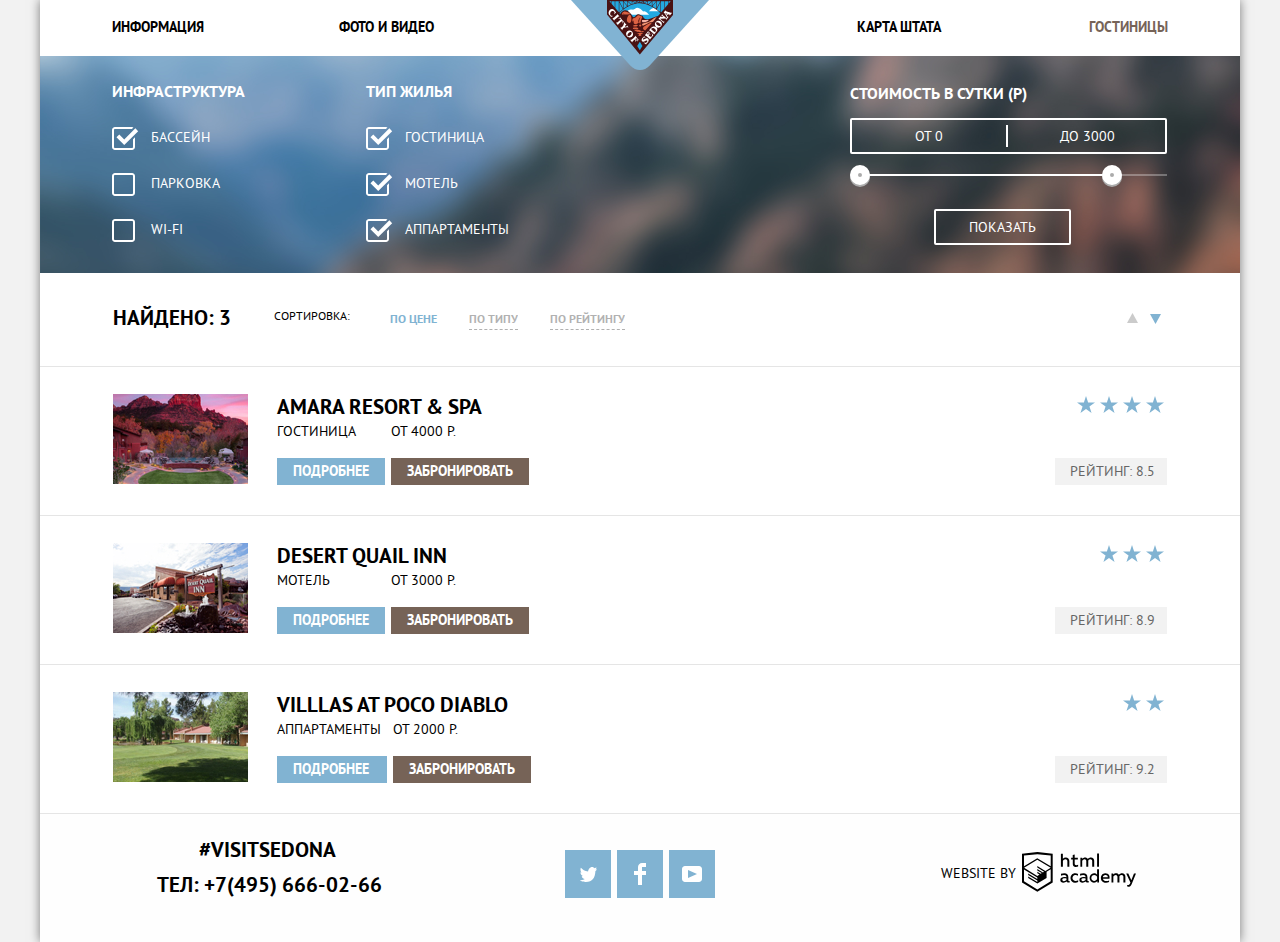
==== commit c3c23c9d: "Update перед защитой" ====
--- a/catalog.html
+++ b/catalog.html
@@ -5,7 +5,7 @@
     <meta charset="utf-8" />
     <title>HTML Academy: Каталог</title>
     <link rel="stylesheet" href="css/normalize.css" />
-    <link rel="stylesheet" href="css/style.css" />
+    <link rel="stylesheet" href="css/style.min.css" />
   </head>
 
   <body class="body-page">
--- a/css/style.min.css
+++ b/css/style.min.css
@@ -0,0 +1 @@
+@font-face{font-family:"PT Sans";font-weight:400;font-style:normal;src:local("PT Sans"),url(../fonts/ptsans.woff2) format("woff2"),url(../fonts/ptsans.woff) format("woff")}@font-face{font-family:"PT Sans";font-weight:700;src:local("PT Sans Bold"),url(../fonts/ptsansbold.woff2) format("woff2"),url(../fonts/ptsansbold.woff) format("woff")}:root{--basic-grey:#888;--basic-grey-light:#f2f2f2;--basic-grey-dark:#666;--basic-black:#000;--basic-black-light:#333;--basic-white:#fff;--basic-blue-light:#81b3d2;--basic-blue:#669ec0;--basic-blue-dark:#5496bd;--basic-grey-rectangle:#eee;--basic-grey-hover:#ebebeb;--basic-brown:#604e43;--basic-brown-light:#766357;--basic-brown-dark:#503e33;--basic-transparent-footer:rgba(255,255,255,0.9);--basic-button-active:rgba(255,255,255,0.3);--basic-body-shadow:rgba(0,0,0,0.5);--basic-grey-disabled:#6a6a6a;--basic-grey-line:#e5e5e5;--basic-grey-slider:#ababab;--basic-grey-minus:#a9a9a9;--bground-image-full-gradient-from:#86b7d5;--bground-image-full-gradient-to:#e1ab84;--bground-filter-gradient-from:#698fb6;--bground-filter-gradient-to:#735c54;--star-width:23px}*,::before,::after{box-sizing:border-box}.spiner-delete::-webkit-outer-spin-button,.spiner-delete::-webkit-inner-spin-button{-webkit-appearance:none;margin:0}.spiner-delete{-moz-appearance:textfield}a{text-decoration:none}.navigation-item-link,.developer-link,.hotel-title{color:var(--basic-black)}.navigation-item-link:not(.navigation-item-link-active):hover,.developer-link:hover,.hotel-title:hover{color:var(--basic-blue-light)}.navigation-item-link:not(.navigation-item-link-active):active,.developer-link:active,.hotel-title:active{color:var(--basic-black);opacity:.3}.navigation-item-link-active{color:var(--basic-brown-light)}body{max-width:1200px;margin-left:auto;margin-right:auto;font-style:normal;font-size:14px;line-height:26px;font-family:"PT Sans",Arial,sans-serif;text-transform:uppercase;color:var(--basic-black);background-color:var(--basic-grey-light);box-shadow:0 0 10px var(--basic-body-shadow)}.page{height:100%}.body-page{display:grid;grid-template-rows:min-content 1fr min-content;align-content:start;min-height:100%}.list{padding:0;margin:0;list-style:none}.button{line-height:21px;font-weight:700;color:var(--basic-white);border:none;text-transform:uppercase;outline:none}.input{border:0;outline:none}.visually-hidden{position:absolute;width:1px;height:1px;margin:-1px;padding:0;overflow:hidden;border:0;clip:rect(0 0 0 0)}.main-header{min-height:56px;background-color:var(--basic-white)}.navigation{position:relative;padding-top:14px;padding-bottom:16px}.list-navigation{display:grid;grid-template-columns:227px 1fr 1fr 227px;grid-template-rows:auto;align-content:center;margin-left:72px;margin-right:72px}.navigation-item:nth-child(4n+3){text-align:right}.navigation-item:nth-child(4n+4){text-align:right}.navigation li{font-weight:700}.logo{position:absolute;top:0;left:calc((100% - 138px) / 2);z-index:1}.background-for-greetings{position:relative;display:flex;min-height:509px;background-image:url(../img/background-photo-full.jpg),linear-gradient(to right bottom,var(--bground-image-full-gradient-from),var(--bground-image-full-gradient-to));background-size:cover;background-repeat:no-repeat}.background-for-greetings::after{position:absolute;top:453px;display:block;width:1200px;height:57px;content:"";background-image:url(../img/background-mask.svg);background-repeat:no-repeat}.greeting{margin-left:auto;margin-right:auto;margin-top:77px}.greetings-content{padding-top:1px;font-size:21px;font-weight:700;text-align:center}.greetings-content-main{max-width:470px;min-height:80px;text-align:center;margin:39px auto 17px}.greetings-content-item{font-style:normal;font-size:14px;line-height:26px;font-weight:400;margin:16px 300px 51px 270px}.advantages{background-color:var(--basic-white)}.list-of-advantages{display:flex;flex-wrap:wrap}.feature-picture{display:grid;grid-template-columns:1fr 2fr}.feature-item-picture{display:inline-block;vertical-align:middle;text-align:center;color:var(--basic-white);background-color:var(--basic-blue-light)}.advantages-item-picture{display:flex;flex-wrap:wrap;background-color:var(--basic-blue-light)}.name-part-advantages,.advantage-title-special,.advantage-title{font-style:normal;font-size:21px;line-height:21px;font-weight:700;text-align:center}.advantages-item{max-width:400px;text-align:center;padding:50px 51px 54px 52px}.advantages-item h3,.advantages-item p{margin:0;padding:0}.advantages-item-gray{padding-left:71px;padding-right:71px;background-color:var(--basic-grey-rectangle)}.advantages-item h3{margin-bottom:25px}.advantage-number,.advantage-number-special{margin-bottom:23px;text-align:center;line-height:21px}.advantage-text,.advantage-text-special{line-height:21px}.part-of-advantages{display:grid;grid-template-columns:1fr 1fr 1fr;background-color:var(--basic-white)}.item-part-advantages{display:block;vertical-align:middle;text-align:center}.item-part-advantages:first-child{position:relative;padding:160px 62px 82px 73px}.item-part-advantages:nth-child(2){position:relative;padding:160px 59px 82px 61px}.item-part-advantages:last-child{position:relative;padding:160px 65px 81px 59px}.picture-house::before{position:absolute;top:60px;left:167px;margin-left:auto;margin-right:auto;content:url("../img/icon-house.svg")}.picture-food::before{position:absolute;top:61px;left:162px;margin-left:auto;margin-right:auto;content:url("../img/icon-food.svg")}.picture-souvenirs::before{position:absolute;top:55px;right:172px;content:url("../img/icon-souvenirs.svg")}.image-part-advantages{margin-left:auto;margin-right:auto}.name-part-advantages{display:inline-block;margin-bottom:25px}.text-part-advantages{line-height:21px}.proposal{position:relative;padding-top:55px;padding-bottom:86px;background-color:var(--basic-white)}.proposal-title{margin-top:0;margin-bottom:36px;font-size:30px;line-height:34px;font-weight:700;color:var(--basic-black);text-align:center}.proposal-content{margin-bottom:46px;font-size:14px;line-height:21px;font-weight:400;color:var(--basic-black-light);text-align:center}.form-wrapper{position:absolute;left:316px;max-width:568px;max-height:481px;margin-left:auto;margin-right:auto}.button-form{width:568px;height:86px;font-style:normal;font-size:21px;line-height:26px;font-weight:700;background-color:var(--basic-brown-light)}.find-form{background-color:var(--basic-white)}.wrapper-map{background-image:url(../img/map.png),linear-gradient(45deg,var(--basic-grey),var(--basic-grey-light));background-repeat:no-repeat}.index{z-index:2;margin-top:-120px}.main-footer{background-color:var(--basic-transparent-footer)}.container{display:grid;grid-template-columns:1fr 1fr 1fr;min-height:120px}.contacts{display:flex;flex-direction:column;align-items:flex-start;padding-top:23px;padding-bottom:36px;padding-left:117px}.contacts p{margin-top:0;margin-bottom:9px;width:auto;padding-left:42px;font-size:21px;font-weight:700;color:var(--basic-black)}.contacts a{width:auto;font-size:21px;font-weight:700;color:var(--basic-black)}.social-networks-list{display:grid;grid-template-columns:46px 46px 46px;align-content:center;column-gap:6px;justify-content:center;height:120px}.social-networks-item{width:46px;height:48px;background-color:var(--basic-blue-light)}.social-link{display:flex;height:100%}.social-networks-item svg{margin:auto}.developer{display:flex;align-items:center;justify-content:flex-end;padding-top:37px;padding-right:103px;padding-bottom:42px}.developer-text{margin:0;padding-bottom:5px;font-weight:400}.developer-link{display:block;width:115px;margin-left:6px}.developer img{vertical-align:middle;box-sizing:content-box}.modal{width:568px;height:486px}.modal h2{height:86px;margin:0;font-size:21px;line-height:26px;text-align:center;font-weight:700;color:var(--basic-white);background-color:var(--basic-brown-light)}.filters-of-hotels{min-height:217px}.form-filter{display:grid;grid-template-columns:2fr 1fr;width:1200px;min-height:217px;background-image:url(../img/background-filter.png),linear-gradient(45deg,var(--bground-filter-gradient-from),var(--bground-filter-gradient-to));background-size:cover;background-repeat:no-repeat}.filter-wrapper{display:flex}.filter{margin-top:25px;margin-left:72px;padding:0;border:none}.filter:last-child{margin-left:119px}.filter-name{margin-bottom:25px;font-size:16px;line-height:21px;font-weight:700;color:var(--basic-white)}.filter-list-item{margin-bottom:25px;margin-left:39px}.filter-list-item label:hover{cursor:pointer}.filter-checkbox{margin-right:13px}.filter-list-item label{position:relative;display:block;font-size:14px;line-height:21px;font-weight:400;color:var(--basic-white);user-select:none}.filter-checkbox + label::before{position:absolute;top:0;left:-39px;width:23px;height:23px;background-image:url(../img/checkbox-off.svg);background-repeat:no-repeat;content:""}.filter-checkbox:hover + label::before{cursor:pointer}.filter-checkbox:checked + label::before{position:absolute;width:27px;background-image:url(../img/checkbox-on.svg);background-repeat:no-repeat}.filter-checkbox:disabled + label::before{position:absolute;top:0;left:-39px;width:23px;height:23px;background-image:url(../img/checkbox-off-disabled.svg);background-repeat:no-repeat;content:"";cursor:default}.filter-checkbox:checked:disabled + label::before{position:absolute;width:27px;background-image:url(../img/checkbox-on-disabled.svg);background-repeat:no-repeat;cursor:default}.filter-checkbox:disabled + label{color:var(--basic-grey-disabled);cursor:default}.filter-cost{position:relative;margin-top:25px;margin-left:10px}.cost-per-day{font-size:16px;line-height:21px;font-weight:700;color:var(--basic-white)}.interval-cost{display:flex;width:317px;margin-top:11px;margin-bottom:11px;text-align:center;color:var(--basic-white);border:2px solid var(--basic-white);box-sizing:border-box;border-radius:2px}.min-cost::placeholder,.max-cost::placeholder{color:var(--basic-white);opacity:1}.min-cost:focus::placeholder,.max-cost:focus::placeholder{color:transparent}.min-cost,.max-cost{height:32px;padding:0 4px;font-size:14px;line-height:21px;font-weight:400;text-align:center;text-transform:uppercase;color:var(--basic-white);background-color:transparent;border:none;overflow:hidden}.min-cost{width:154px;margin-right:4px}.max-cost{width:155px}.filter-separate-line{position:absolute;top:44px;left:156px;display:block;width:2px;height:22px;background-color:var(--basic-white)}.slider{position:relative;width:316px;height:21px;margin-bottom:23px}.side-slider{position:absolute;top:9px;width:317px;height:2px;background-color:var(--basic-white);opacity:.3}.main-slider{position:absolute;top:9px;width:248px;height:2px;margin-left:14px;background-color:var(--basic-white)}.slider-button{position:absolute;display:block;width:4px;height:4px;padding:0;border-radius:50%;background-color:var(--basic-grey-slider);border:8px solid var(--basic-white);box-shadow:0 2px 0 0 var(--basic-grey-slider);box-sizing:content-box}.slider-button:first-child{top:0;left:0;margin-bottom:23px}.slider-button:last-child{left:252px}.slider-button:hover{width:5px;height:5px;border-radius:18px;cursor:pointer}.filter-button{width:137px;height:36px;margin-left:84px;font-size:14px;line-height:21px;font-weight:400;color:var(--basic-white);background-color:transparent;border:2px solid var(--basic-white);box-sizing:border-box;border-radius:2px}.filter-button:hover{color:var(--basic-black);background-color:var(--basic-white);cursor:pointer}.hotels-container{display:grid;grid-template-rows:min-content min-content min-content}.filter-sorting{display:flex;align-items:center;justify-content:space-between;background-color:var(--basic-white);padding:29px 73px 31px}.find{min-width:159px;max-width:159px;padding-right:10px}.finding{font-size:21px;line-height:26px;font-weight:700}.sorting{display:flex;min-width:846px;font-size:12px;line-height:18px;font-weight:400}.sorting-types-list{display:flex;align-items:flex-start;justify-content:space-between;margin-left:40px;margin-top:1px}.sorting-type-item:not(:last-child){margin-right:32px}.sorting-button{padding:0;color:var(--basic-black);opacity:.3;background-color:transparent;border-bottom:1px dashed var(--basic-black)}.sorting-button:not(.sorting-button-active):hover{color:var(--basic-blue-light);border-bottom:1px dashed var(--basic-blue-light);opacity:1;cursor:pointer}.sorting-button:active{color:var(--basic-black);cursor:pointer;border:none;opacity:1}.sorting-button-active{color:var(--basic-blue-light);border:none;opacity:1}.sorting-switcher{display:flex;justify-content:center;align-items:center}.control-arrow{padding:6px;background-color:transparent;border:none;opacity:.2}.control-arrow-active{transform:rotate(180deg)}.control-arrow:not(.control-arrow-active):hover{cursor:pointer;opacity:1}.control-arrow:not(.control-arrow-active):active{color:var(--basic-blue-light);border:none;cursor:pointer}.control-arrow-active{color:var(--basic-blue-light);opacity:1}.find-form{padding:55px 55px 53px}.find-form,.find-form-item{line-height:26px;font-weight:700;text-transform:uppercase}.find-form-date,.find-form-visitors-wrapper,.find-form-visitors{position:relative;display:flex;flex-wrap:wrap;padding:0;justify-content:space-between}.find-form-visitors{padding-bottom:10px}.find-form-date:first-child{margin-bottom:29px}.find-form-date:nth-child(2){margin-bottom:30px}.find-form-visitors-item{display:flex;justify-content:center;align-items:center;margin-left:27px;background-color:var(--basic-grey-light)}.find-form-label{padding-top:6px}.label-adults{margin-right:13px}.find-form-item{padding-top:0;padding-bottom:0;background-color:var(--basic-grey-light)}.find-form-item:hover{background-color:var(--basic-grey-hover)}.find-form-item:focus{background-color:var(--basic-white);border-color:var(--basic-grey-line)}.find-form-item::placeholder{color:var(--basic-black)}.arrival-date-text,.checkout-date-text{display:block;min-width:346px;height:38px;padding-left:12px;border:2px solid transparent}.arrival-date-text{margin-top:0;margin-right:0;margin-left:23px;padding-right:43px;padding-left:13px}.checkout-date-text{margin-top:0;margin-right:0;margin-left:20px;padding-right:43px;padding-left:12px}.adults-number,.children-number{display:block;width:38px;height:38px;text-align:center}.calendar,.button-minus,.button-plus{margin:0;padding:0;align-items:center;background-color:transparent;fill:var(--basic-grey-minus)}.calendar{position:absolute;right:1px;width:35px;height:37px;padding:7px;align-items:center;color:var(--basic-grey-minus)}.button-minus,.button-plus{width:38px;height:38px}.minus-picture{margin-bottom:4px}.button-minus:hover,.button-plus:hover{fill:var(--basic-black);cursor:pointer}.button-minus:active,.button-plus:active{fill:var(--basic-blue-light)}.calendar:hover{color:var(--basic-black);cursor:pointer}.calendar:active{color:var(--basic-blue-light)}.button-find{width:458px;height:58px;margin-top:44px;margin-right:auto;margin-left:auto;padding:0;font-size:21px;line-height:26px;font-weight:700;text-transform:uppercase;color:var(--basic-white);background-color:var(--basic-blue-light)}.hotels{background-color:var(--basic-white)}.hotel-item{display:flex;justify-content:flex-start;box-sizing:content-box;border-top:1px solid var(--basic-grey-line);padding:27px 73px 30px}.hotel-info h3{margin:0;padding:0}.hotel-info{margin-left:29px}.hotel-item:last-child{border-bottom:1px solid var(--basic-grey-line)}.hotel-info-wrapper{display:flex}.hotel-info-content-wrapper{display:flex;flex-direction:column}.hotel-info-content-wrapper:first-child{margin-right:6px}.rating{display:flex;flex-direction:column;align-items:flex-end;margin-top:2px;margin-left:auto}.hotel-photo{width:135px;height:90px}.hotel-title{font-size:21px;margin-top:-7px;margin-bottom:7px;padding-right:15px}.hotel-info-content{max-width:110px;padding-right:10px;margin-top:0;margin-bottom:16px;line-height:21px}.details{display:block;font-size:14px;line-height:21px;font-weight:700;color:var(--basic-white);background-color:var(--basic-blue-light);border:0;padding:3px 16px}.button-find:hover,.button-find:focus,.details:hover,.details:focus,.social-link:hover,.social-link:focus{background-color:var(--basic-blue)}.button-find:active,.details:active{color:var(--basic-button-active);background-color:var(--basic-blue-dark)}.social-link:active{color:var(--basic-white);background-color:var(--basic-blue-dark);opacity:.3}.booking{display:block;margin-top:auto;font-weight:700;color:var(--basic-white);text-transform:uppercase;background-color:var(--basic-brown-light);border:0;padding:3px 16px}.button-form:hover,.button-form:focus,.booking:hover,.booking:focus{background-color:var(--basic-brown)}.button-form:active,.booking:active{color:var(--basic-button-active);background-color:var(--basic-brown-dark)}.hotel-rating-text{margin-top:auto;font-style:normal;font-weight:400;font-size:14px;line-height:21px;color:var(--basic-grey-dark);background-color:var(--basic-grey-light);padding:3px 12px 3px 15px}.hotel-rating{display:grid;grid-column:4;grid-row:1;align-self:center;height:17px;margin-bottom:45px;margin-left:auto;background-image:url(../img/star.svg);background-position:right}.form-show{animation-name:slide;animation-duration:.6s}.find-form-error{animation-name:shake;animation-duration:.6s}@keyframes slide{0%{transform:translate(0%,-10%)}100%{transform:translate(0%,0%)}}@keyframes shake{0%,100%{transform:translateX(0)}10%,30%,50%,70%,90%{transform:translateX(-10px)}20%,40%,60%,80%{transform:translateX(10px)}}
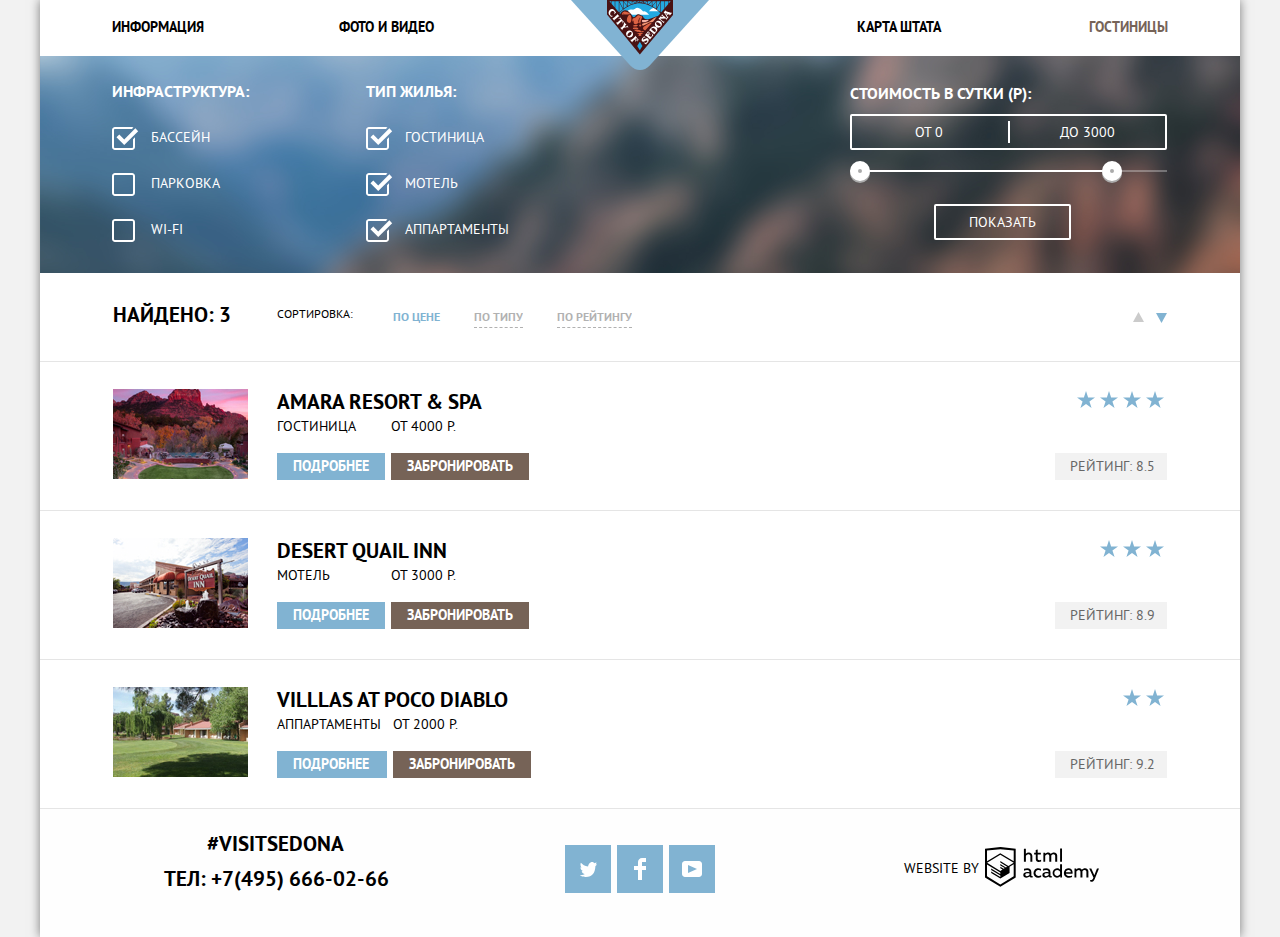
==== commit 313bfe45: "Update №2 ко второй защите" ====
--- a/catalog.html
+++ b/catalog.html
@@ -1,13 +1,11 @@
 <!DOCTYPE html>
 <html class="page" lang="ru">
-
   <head>
-    <meta charset="utf-8" />
+    <meta charset="utf-8">
     <title>HTML Academy: Каталог</title>
-    <link rel="stylesheet" href="css/normalize.css" />
-    <link rel="stylesheet" href="css/style.min.css" />
+    <link rel="stylesheet" href="css/normalize.css">
+    <link rel="stylesheet" href="css/style.css">
   </head>
-
   <body class="body-page">
     <header class="main-header">
       <nav class="navigation">
@@ -35,54 +33,54 @@
         <form class="form-filter" action="https://echo.htmlacademy.ru" target="blank">
           <div class="filter-wrapper">
             <fieldset class="filter">
-              <legend class="filter-name">Инфраструктура</legend>
+              <legend class="filter-name">Инфраструктура:</legend>
               <ul class="list filter-list">
                 <li class="filter-list-item">
-                  <input class="filter-checkbox visually-hidden" type="checkbox" name="pool" id="item-pool" aria-label="Выбрать бассейн" checked/>
+                  <input class="filter-checkbox visually-hidden" type="checkbox" name="pool" id="item-pool" aria-label="Выбрать бассейн" checked>
                   <label for="item-pool">Бассейн</label>
                 </li>
                 <li class="filter-list-item">
-                  <input class="filter-checkbox visually-hidden" type="checkbox" name="parking" id="item-parking" aria-label="Выбрать парковку"/>
+                  <input class="filter-checkbox visually-hidden" type="checkbox" name="parking" id="item-parking" aria-label="Выбрать парковку">
                   <label for="item-parking">Парковка</label>
                 </li>
                 <li class="filter-list-item">
-                  <input class="filter-checkbox visually-hidden" type="checkbox" name="wi-fi" id="item-wi-fi" aria-label="Выбрать wi-fi"/>
+                  <input class="filter-checkbox visually-hidden" type="checkbox" name="wi-fi" id="item-wi-fi" aria-label="Выбрать wi-fi">
                   <label for="item-wi-fi">WI-FI</label>
                 </li>
               </ul>
             </fieldset>
             <fieldset class="filter">
-              <legend class="filter-name">Тип жилья</legend>
+              <legend class="filter-name">Тип жилья:</legend>
               <ul class="list filter-list">
                 <li class="filter-list-item">
-                  <input class="filter-checkbox visually-hidden" type="checkbox" name="inn" id="item-inn" aria-label="Выбрать гостиницу" checked/>
+                  <input class="filter-checkbox visually-hidden" type="checkbox" name="inn" id="item-inn" aria-label="Выбрать гостиницу" checked>
                   <label for="item-inn">Гостиница</label>
                 </li>
                 <li class="filter-list-item">
-                  <input class="filter-checkbox visually-hidden" type="checkbox" name="hotel" id="item-hotel" aria-label="Выбрать мотель" checked/>
+                  <input class="filter-checkbox visually-hidden" type="checkbox" name="hotel" id="item-hotel" aria-label="Выбрать мотель" checked>
                   <label for="item-hotel">Мотель</label>
                 </li>
                 <li class="filter-list-item">
-                  <input class="filter-checkbox visually-hidden" type="checkbox" name="aparts" id="item-aparts" aria-label="Выбрать аппартаменты" checked/>
+                  <input class="filter-checkbox visually-hidden" type="checkbox" name="aparts" id="item-aparts" aria-label="Выбрать аппартаменты" checked>
                   <label for="item-aparts">Аппартаменты</label>
                 </li>
               </ul>
             </fieldset>
           </div>
           <div class="filter-cost">
-            <label class="cost-per-day">Стоимость в сутки (р)</label>
+            <label class="cost-per-day">Стоимость в сутки (р):</label>
             <div class="interval-cost">
               <label class="visually-hidden" for="min-cost">Ввести минимальную стоимость</label>
-              <input class="min-cost spiner-delete" type="number" name="min-cost" id="min-cost" placeholder="От 0" min="0" max="3000"/>
+              <input class="min-cost spiner-delete" type="number" name="min-cost" id="min-cost" placeholder="От 0" min="0" max="3000">
               <label class="visually-hidden" for="max-cost">Ввести максимальную стоимость</label>
-              <input class="max-cost spiner-delete" type="number" name="max-cost" id="max-cost" placeholder="До 3000" min="0" max="3000"/>
+              <input class="max-cost spiner-delete" type="number" name="max-cost" id="max-cost" placeholder="До 3000" min="0" max="3000">
               <div class="filter-separate-line"></div>
             </div>
             <div class="slider">
               <div class="side-slider"></div>
               <div class="main-slider"></div>
-              <div class="slider-button"></div>
-              <div class="slider-button"></div>
+              <div class="slider-button" aria-label="Левый ползунок фильтра стоимости"></div>
+              <div class="slider-button" aria-label="Правый ползунок фильтра стоимости"></div>
             </div>
             <button class="button filter-button" type="submit" aria-label="Показать варианты гостиниц">Показать</button>
           </div>
@@ -107,22 +105,22 @@
           </ul>
         </div>
         <div class="sorting-switcher">
-          <button class="control-arrow">
+          <button class="control-arrow" aria-label="Показать по возрастанию">
             <svg width="11" height="10" viewBox="0 0 11 10" fill="none" xmlns="http://www.w3.org/2000/svg">
               <path d="M5.5 0L0 10H11L5.5 0Z" fill="currentColor"/>
-              </svg>
+            </svg>
           </button>
-          <button class="button control-arrow control-arrow-active">
+          <button class="button control-arrow control-arrow-active" aria-label="Показать по убыванию">
             <svg width="11" height="10" viewBox="0 0 11 10" fill="none" xmlns="http://www.w3.org/2000/svg">
               <path d="M5.5 0L0 10H11L5.5 0Z" fill="currentColor"/>
-              </svg>
+            </svg>
           </button>
         </div>
       </aside>
       <section class="hotels">
         <h2 class="visually-hidden">Список отелей Седоны</h2>
         <article class="hotel-item">
-          <img  class="hotel-photo" src="img/thumb-amara-resort.jpg" width="135" height="90" alt="Отель у подножия горы"/>
+          <img  class="hotel-photo" src="img/thumb-amara-resort.jpg" width="135" height="90" alt="Отель у подножия горы">
           <div class="hotel-info">
             <h3><a class="hotel-title" href="#" aria-label="Перейти на страницу гостиницы Amara resort & SPA">Amara resort & SPA</a></h3>
             <div class="hotel-info-wrapper">
@@ -132,52 +130,52 @@
               </div>
               <div class="hotel-info-content-wrapper">
                 <p class="hotel-info-content">от 4000 р.</p>
-                <a class="button booking" href="#" aria-label="Перейти к бронированию" >Забронировать</a>
+                <a class="button booking" href="#" aria-label="Перейти к бронированию">Забронировать</a>
               </div>
             </div>
           </div>
           <div class="rating">
-            <div class="hotel-rating" style="width: calc(var(--star-width) * 4)"></div>
+            <div class="hotel-rating stars-4"></div>
             <span class="hotel-rating-text">Рейтинг: 8.5</span>
           </div>
         </article>
         <article class="hotel-item">
-          <img class="hotel-photo" src="img/thumb-desert-quall.jpg" width="135" height="90" alt="Классический американский двухэтажный отель"/>
+          <img class="hotel-photo" src="img/thumb-desert-quall.jpg" width="135" height="90" alt="Классический американский двухэтажный отель">
           <div class="hotel-info">
             <h3><a class="hotel-title" href="#" aria-label="Перейти на страницу отеля Desert Quail INN">Desert Quail INN</a></h3>
             <div class="hotel-info-wrapper">
               <div class="hotel-info-content-wrapper">
                 <p class="hotel-info-content">Мотель</p>
-                <a class="button details" href="#" aria-label="Показать подробности" >Подробнее</a>
+                <a class="button details" href="#" aria-label="Показать подробности">Подробнее</a>
               </div>
               <div class="hotel-info-content-wrapper">
                 <p class="hotel-info-content">от 3000 р.</p>
-                <a class="button booking" href="#" aria-label="Перейти к бронированию" >Забронировать</a>
+                <a class="button booking" href="#" aria-label="Перейти к бронированию">Забронировать</a>
               </div>
             </div>
           </div>
           <div class="rating">
-            <div class="hotel-rating inn" style="width: calc(var(--star-width) * 3)"></div>
+            <div class="hotel-rating stars-3"></div>
             <span class="hotel-rating-text">Рейтинг: 8.9</span>
           </div>
         </article>
         <article class="hotel-item">
-          <img class="hotel-photo" src="img/thumb-villas-diablo.jpg" width="135" height="90" alt="Уютная вилла в тени деревьев" />
+          <img class="hotel-photo" src="img/thumb-villas-diablo.jpg" width="135" height="90" alt="Уютная вилла в тени деревьев">
           <div class="hotel-info">
             <h3><a  class="hotel-title" href="#" aria-label="Перейти на страницу виллы At POCO DIABLO">VILLLAS AT POCO DIABLO</a></h3>
             <div class="hotel-info-wrapper">
               <div class="hotel-info-content-wrapper">
                 <p class="hotel-info-content">Аппартаменты</p>
-                <a class="button details" href="#" aria-label="Показать подробности" >Подробнее</a>
+                <a class="button details" href="#" aria-label="Показать подробности">Подробнее</a>
               </div>
               <div class="hotel-info-content-wrapper">
                 <p class="hotel-info-content">от 2000 р.</p>
-                <a class="button booking" href="#" aria-label="Перейти к бронированию" >Забронировать</a>
+                <a class="button booking" href="#" aria-label="Перейти к бронированию">Забронировать</a>
               </div>
             </div>
           </div>
           <div class="rating">
-            <div class="hotel-rating villa" style="width: calc(var(--star-width) * 2)"></div>
+            <div class="hotel-rating stars-2"></div>
             <span class="hotel-rating-text">Рейтинг: 9.2</span>
           </div>
         </article>
@@ -187,33 +185,33 @@
       <div class="container">
         <div class="contacts">
           <p>#visitsedona</p>
-          <a href="tel:+74956660266" aria-label="Позвонить по телефону"> тел: +7(495) 666-02-66</a>
-        </div>
-          <ul class="list social-networks-list">
-            <li class="social-networks-item">
-              <a class="social-link" href="#" aria-label="Переход на Twiiter">
-                <svg width="17" height="16" viewBox="0 0 17 16" fill="none" xmlns="http://www.w3.org/2000/svg">
-                  <path d="M10.95 1.14409C12.635 0.648089 13.934 1.41409 14.527 2.32309C15.2 2.09209 15.858 1.84209 16.538 1.61509C16.5249 2.30145 16.2117 2.94761 15.681 3.38309C16.366 3.55309 16.985 2.89209 16.985 2.89209C16.816 3.89209 15.979 4.68009 15.422 4.91609C15.191 11.6661 12.247 16.1331 5.34498 15.9981H4.89898C4.48898 15.9981 0.734977 15.5381 0.000976562 14.1111C2.27198 14.3071 3.89398 13.6891 4.69398 12.9341C3.73398 12.6341 2.01498 12.4571 1.71498 9.98409C2.06398 10.0901 2.27898 10.2121 2.90498 10.1031C1.70498 9.24709 0.373977 8.53009 0.447977 6.33009C0.732977 6.65809 1.51498 6.86609 1.78798 6.80209C1.08498 6.56109 -0.182023 3.44209 0.893977 1.85009C2.71198 3.70409 4.62898 5.45609 8.04598 5.62309C8.25398 3.33009 9.18298 1.79309 10.95 1.14409Z" fill="white"/>
-                  </svg>
-              </a>
-            </li>
-            <li class="social-networks-item">
-              <a class="social-link" href="#" aria-label="Переход на Facebook">
-                <svg width="12" height="22" viewBox="0 0 12 22" fill="none" xmlns="http://www.w3.org/2000/svg">
-                  <path d="M12 4V0H8C5.79086 0 4 1.79086 4 4V8H0V12H4V22H8V12H12V8H8V4H12Z" fill="white"/>
-                  </svg>
-              </a>
-            </li>
-            <li class="social-networks-item">
-              <a class="social-link" href="#" aria-label="Переход на Youtube">
-                <svg width="20" height="16" viewBox="0 0 20 16" fill="none" xmlns="http://www.w3.org/2000/svg">
-                  <path fill-rule="evenodd" clip-rule="evenodd" d="M3 0H17C18.65 0 20 1.35 20 3V13C20 14.65 18.65 16 17 16H3C1.35 16 0 14.65 0 13V3C0 1.35 1.35 0 3 0ZM6.027 4.002V11.998L15.014 8L6.027 4.002Z" fill="white"/>
-                  </svg>
-              </a>
-            </li>
-          </ul>
+          <a href="tel:+74956660266" aria-label="Позвонить по телефону">тел: +7(495) 666-02-66</a>
+        </div>
+        <ul class="list social-networks-list">
+          <li class="social-networks-item">
+            <a class="social-link" href="#" aria-label="Переход на Twiiter">
+              <svg width="17" height="16" viewBox="0 0 17 16" fill="none" xmlns="http://www.w3.org/2000/svg">
+                <path d="M10.95 1.14409C12.635 0.648089 13.934 1.41409 14.527 2.32309C15.2 2.09209 15.858 1.84209 16.538 1.61509C16.5249 2.30145 16.2117 2.94761 15.681 3.38309C16.366 3.55309 16.985 2.89209 16.985 2.89209C16.816 3.89209 15.979 4.68009 15.422 4.91609C15.191 11.6661 12.247 16.1331 5.34498 15.9981H4.89898C4.48898 15.9981 0.734977 15.5381 0.000976562 14.1111C2.27198 14.3071 3.89398 13.6891 4.69398 12.9341C3.73398 12.6341 2.01498 12.4571 1.71498 9.98409C2.06398 10.0901 2.27898 10.2121 2.90498 10.1031C1.70498 9.24709 0.373977 8.53009 0.447977 6.33009C0.732977 6.65809 1.51498 6.86609 1.78798 6.80209C1.08498 6.56109 -0.182023 3.44209 0.893977 1.85009C2.71198 3.70409 4.62898 5.45609 8.04598 5.62309C8.25398 3.33009 9.18298 1.79309 10.95 1.14409Z" fill="white"/>
+              </svg>
+            </a>
+          </li>
+          <li class="social-networks-item">
+            <a class="social-link" href="#" aria-label="Переход на Facebook">
+              <svg width="12" height="22" viewBox="0 0 12 22" fill="none" xmlns="http://www.w3.org/2000/svg">
+                <path d="M12 4V0H8C5.79086 0 4 1.79086 4 4V8H0V12H4V22H8V12H12V8H8V4H12Z" fill="white"/>
+              </svg>
+            </a>
+          </li>
+          <li class="social-networks-item">
+            <a class="social-link" href="#" aria-label="Переход на Youtube">
+              <svg width="20" height="16" viewBox="0 0 20 16" fill="none" xmlns="http://www.w3.org/2000/svg">
+                <path fill-rule="evenodd" clip-rule="evenodd" d="M3 0H17C18.65 0 20 1.35 20 3V13C20 14.65 18.65 16 17 16H3C1.35 16 0 14.65 0 13V3C0 1.35 1.35 0 3 0ZM6.027 4.002V11.998L15.014 8L6.027 4.002Z" fill="white"/>
+              </svg>
+            </a>
+          </li>
+        </ul>
         <div class="developer">
-          <p class="developer-text">Website by </p>
+          <p class="developer-text">Website by</p>
           <a class="developer-link" href="https://htmlacademy.ru/intensive/htmlcss" aria-label="Переход на HTML Academy">
             <svg width="115" height="41" viewBox="0 0 115 41" fill="none" xmlns="http://www.w3.org/2000/svg">
               <path fill-rule="evenodd" clip-rule="evenodd" d="M15.5197 1.05737H15.3509L0 2.71895V31.4945L15.3509 40.8382L30.7018 31.4945V2.71895L15.5197 1.05737ZM77.0183 2.62185H75.0876V15.7311H77.0183V2.62185ZM40.8619 2.63264V7.76843C41.6131 6.9864 42.6386 6.5436 43.7105 6.53843C44.6823 6.47908 45.6329 6.84495 46.3253 7.54479C47.0177 8.24462 47.3866 9.21244 47.3399 10.2068V15.7634H45.367V10.4658C45.4231 9.94897 45.2754 9.43059 44.9566 9.02553C44.6377 8.62047 44.174 8.36218 43.6683 8.3079H43.3518C42.3456 8.36979 41.4321 8.9295 40.9041 9.80764V15.7634H38.8995V2.63264H40.8619ZM77.0183 31.4837H75.2775V30.0595C74.4828 31.1353 73.23 31.7538 71.9119 31.7211C69.4751 31.5528 67.5825 29.4822 67.5825 26.9845C67.5825 24.4867 69.4751 22.4162 71.9119 22.2479C73.1195 22.2052 74.2818 22.7203 75.0771 23.6505V18.3205H77.0183V31.4837ZM47.0656 30.0595C47.263 30.0515 47.4583 30.0152 47.6459 29.9516V31.3866C47.2482 31.5404 46.826 31.6172 46.4009 31.6132C45.6482 31.6769 44.9394 31.2429 44.639 30.5342C43.7036 31.31 42.5302 31.7227 41.3261 31.6995C39.733 31.6995 38.256 30.804 38.256 28.9482C38.256 26.65 40.3661 25.9379 42.1702 25.9379C42.9402 25.9505 43.707 26.0408 44.4596 26.2076V25.884C44.4596 24.805 43.6578 23.9742 42.1491 23.9742C41.0585 23.9764 39.9804 24.2116 38.9839 24.6647V22.8305C40.0678 22.451 41.204 22.2506 42.3495 22.2371C44.8394 22.2371 46.3693 23.4455 46.3693 26.1753V29.4121C46.3546 29.5668 46.401 29.721 46.4981 29.8406C46.5951 29.9601 46.7349 30.035 46.8862 30.0487H47.0656V30.0595ZM40.2711 28.8403C40.298 29.229 40.4761 29.5905 40.7655 29.844C41.055 30.0974 41.4317 30.2217 41.8115 30.189H41.9275C42.8819 30.1906 43.7973 29.8022 44.4702 29.11V27.5779C43.842 27.4414 43.2026 27.3655 42.5605 27.3513C41.5055 27.3513 40.2817 27.7074 40.2817 28.8403H40.2711ZM56.0229 22.9384C55.1962 22.4632 54.2596 22.2246 53.3115 22.2479H52.9422C51.7332 22.2873 50.5891 22.8166 49.7619 23.7192C48.9347 24.6218 48.4923 25.8236 48.5321 27.06V27.5024C48.6957 30.0004 50.805 31.8921 53.2482 31.7318C54.2519 31.7555 55.2477 31.5452 56.1601 31.1168V29.2718C55.3769 29.7215 54.4945 29.9591 53.5963 29.9624C52.5199 30.0288 51.4963 29.4793 50.9385 28.5356C50.3806 27.5918 50.3806 26.4095 50.9385 25.4658C51.4963 24.522 52.5199 23.9725 53.5963 24.039C54.461 24.0357 55.3066 24.2989 56.0229 24.7942V22.9384ZM66.1514 30.0595C66.3488 30.0515 66.5441 30.0152 66.7317 29.9516V31.3866C66.334 31.5404 65.9118 31.6172 65.4867 31.6132C64.734 31.6769 64.0252 31.2429 63.7248 30.5342C62.7894 31.31 61.616 31.7227 60.4119 31.6995C58.8188 31.6995 57.3417 30.804 57.3417 28.9482C57.3417 26.65 59.4518 25.9379 61.256 25.9379C62.0259 25.9505 62.7928 26.0408 63.5454 26.2076V25.884C63.5454 24.805 62.7436 23.9742 61.2349 23.9742C60.1443 23.9764 59.0662 24.2116 58.0697 24.6647V22.8305C59.1536 22.451 60.2897 22.2506 61.4353 22.2371C63.9252 22.2371 65.455 23.4455 65.455 26.1753V29.4121C65.4404 29.5668 65.4868 29.721 65.5838 29.8406C65.6809 29.9601 65.8207 30.035 65.972 30.0487H66.1514V30.0595ZM59.855 29.8481C59.5632 29.5943 59.3837 29.2311 59.3569 28.8403H59.378C59.378 27.7074 60.5385 27.3513 61.6569 27.3513C62.299 27.3655 62.9383 27.4414 63.5665 27.5779V29.11C62.8937 29.8022 61.9782 30.1906 61.0239 30.189H60.9078C60.5263 30.2247 60.1469 30.1019 59.855 29.8481ZM69.3271 26.9305C69.3271 25.2859 70.6308 23.9526 72.239 23.9526L72.2601 24.0066C73.4742 24.0066 74.5742 24.7382 75.0665 25.8732V28.0311C74.5856 29.1871 73.4673 29.9296 72.239 29.9084C70.6308 29.9084 69.3271 28.5752 69.3271 26.9305ZM83.3486 22.2479C86.8408 22.2479 88.0541 25.1395 87.4844 27.7397H80.922C81.1436 29.3582 82.6839 30.0163 84.2876 30.0163C85.2509 30.0196 86.2027 29.8021 87.0729 29.3797V31.1061C86.0736 31.5421 84.9939 31.7519 83.9078 31.7211C81.2385 31.7211 78.8963 30.189 78.8963 26.9521C78.8362 25.7502 79.2482 24.5736 80.0408 23.6841C80.8334 22.7945 81.9408 22.2658 83.1165 22.2155H83.3486V22.2479ZM80.8693 26.1753C80.9704 24.8237 82.1216 23.8104 83.4436 23.9095H83.4858C84.1064 23.8531 84.7196 24.08 85.1612 24.5295C85.6028 24.979 85.8275 25.6051 85.7752 26.24H80.8693V26.1753ZM89.489 31.4621V22.4961H91.2298V23.575C91.9777 22.7197 93.041 22.2229 94.1628 22.2047C95.2951 22.1328 96.3712 22.7163 96.9482 23.7153C97.7407 22.8335 98.8477 22.3161 100.018 22.2803C100.952 22.2327 101.859 22.6011 102.507 23.2901C103.154 23.9792 103.478 24.9213 103.394 25.8732V31.4837H101.39V25.9271C101.437 25.4734 101.306 25.0191 101.024 24.6647C100.743 24.3104 100.336 24.0852 99.8917 24.039H99.6174C98.7512 24.0941 97.9525 24.536 97.4335 25.2474V31.4837H95.4289V25.9271C95.4728 25.47 95.3357 25.0139 95.0481 24.6611C94.7606 24.3082 94.3467 24.088 93.8991 24.0497H93.6881C92.7466 24.1344 91.8915 24.6449 91.3564 25.4416V31.5161H89.5312L89.489 31.4621ZM113.977 22.4745H111.972L109.324 29.2718L106.306 22.4853H104.196L108.417 31.5484L108.237 32.0016C107.72 33.3611 107.003 34.0516 106.053 34.0516C105.75 34.0548 105.447 34.0112 105.156 33.9221V35.6161C105.536 35.7125 105.926 35.7632 106.317 35.7671C107.646 35.7671 108.902 35.0226 109.851 32.6813L113.977 22.4745ZM52.689 6.78658V3.54974L50.7266 4.01369V6.73264H49.144V8.49132H50.7899V12.9905C50.7231 13.817 51.0244 14.6301 51.61 15.2038C52.1955 15.7775 53.0028 16.0505 53.8073 15.9468C54.5996 15.9535 55.3875 15.8259 56.139 15.5692V13.8429C55.5727 14.0781 54.9672 14.199 54.356 14.199C53.2165 14.199 52.689 13.8105 52.689 12.6237V8.5129H55.8541V6.78658H52.689ZM58.3862 15.7526V6.75421H60.1376V7.83316C60.8811 6.97655 61.9403 6.476 63.0601 6.45211C64.1624 6.38099 65.2146 6.93142 65.8032 7.88711C66.5958 7.00534 67.7028 6.48794 68.8734 6.45211C69.8138 6.41462 70.7233 6.79859 71.364 7.50353C72.0046 8.20846 72.3126 9.16418 72.2073 10.1205V15.7418H70.2028V10.1853C70.2499 9.73151 70.1184 9.27721 69.8373 8.92287C69.5561 8.56853 69.1485 8.34334 68.7046 8.29711H68.4619C67.5957 8.35228 66.797 8.7942 66.278 9.50553V15.7418H64.2734V10.1853C64.3206 9.73151 64.1891 9.27721 63.9079 8.92287C63.6268 8.56853 63.2191 8.34334 62.7752 8.29711H62.5326C61.5911 8.38181 60.736 8.89229 60.2009 9.68895V15.7634H58.3862V15.7526ZM28.6972 30.3033L28.7078 30.2968L28.6972 30.3184V30.3033ZM28.6972 18.3205V30.3033L15.3509 38.4321L2.00459 30.3184V18.5147L15.2876 26.6068V28.0311L6.18257 22.5284V23.9418L15.3404 29.5632V31.0629L6.19312 25.4955V26.9521L15.3509 32.5734L24.5826 26.9197V20.8129L28.6972 18.3205ZM28.7078 16.7776L25.0362 18.9355L23.3482 20.0145L15.3087 15.0837V16.4971L22.156 20.7266L22.0083 20.8237L20.9532 21.4063L15.2876 17.9537V19.3995L19.761 22.1184L18.706 22.8413L15.3298 20.7913V22.2047L17.5454 23.5426L15.2982 24.9021L2.11009 16.864L15.3087 8.72869L28.7078 16.7776ZM15.2876 7.27211L28.7078 15.3534V4.56395L15.3615 3.12895L2.01514 4.56395V15.3534L15.2876 7.27211Z" fill="currentColor"/>
--- a/css/style.css
+++ b/css/style.css
@@ -0,0 +1,1414 @@
+@font-face {
+  font-family: "PT Sans";
+  font-weight: normal;
+  font-style: normal;
+  src: local("PT Sans"),
+    url("../fonts/ptsans.woff2") format("woff2"),
+    url("../fonts/ptsans.woff") format("woff");
+}
+
+@font-face {
+  font-family: "PT Sans";
+  font-weight: bold;
+  src: local("PT Sans Bold"),
+  url("../fonts/ptsansbold.woff2") format("woff2"),
+  url("../fonts/ptsansbold.woff") format("woff");
+}
+
+:root {
+  --basic-grey: #888888;
+  --basic-grey-light: #f2f2f2;
+  --basic-grey-dark: #666666;
+  --basic-black: #000000;
+  --basic-black-light: #333333;
+  --basic-white: #ffffff;
+  --basic-blue-light: #81b3d2;
+  --basic-blue: #669ec0;
+  --basic-blue-dark: #5496bd;
+  --basic-grey-rectangle: #eeeeee;
+  --basic-grey-hover: #ebebeb;
+  --basic-brown: #604e43;
+  --basic-brown-light: #766357;
+  --basic-brown-dark: #503e33;
+  --basic-transparent-footer: rgba(255, 255, 255, 0.9);
+  --basic-button-active: rgba(255, 255, 255, 0.3);
+  --basic-body-shadow: rgba(0, 0, 0, 0.5);
+  --basic-grey-disabled: #6a6a6a;
+  --basic-grey-line: #e5e5e5;
+  --basic-grey-slider: #ababab;
+  --basic-grey-minus: #a9a9a9;
+  --bground-image-full-gradient-from: #86b7d5;
+  --bground-image-full-gradient-to: #e1ab84;
+  --bground-filter-gradient-from: #698fb6;
+  --bground-filter-gradient-to: #735c54;
+  --star-width: 23px;
+}
+
+*,
+*::before,
+*::after {
+  box-sizing: border-box;
+}
+
+.spiner-delete::-webkit-outer-spin-button,
+.spiner-delete::-webkit-inner-spin-button {
+  -webkit-appearance: none;
+  margin: 0;
+}
+
+.spiner-delete {
+  -moz-appearance: textfield;
+}
+
+a {
+  text-decoration: none;
+}
+
+.navigation-item-link,
+.developer-link,
+.hotel-title {
+  color: var(--basic-black);
+}
+
+.navigation-item-link:not(.navigation-item-link-active):hover,
+.developer-link:hover,
+.hotel-title:hover {
+  color: var(--basic-blue-light);
+}
+
+.navigation-item-link:not(.navigation-item-link-active):active,
+.developer-link:active,
+.hotel-title:active {
+  color: var(--basic-black);
+  opacity: 0.3;
+}
+
+.navigation-item-link-active {
+  color: var(--basic-brown-light);
+}
+
+body {
+  max-width: 1200px;
+  margin-left: auto;
+  margin-right: auto;
+
+  font-style: normal;
+  font-size: 14px;
+  line-height: 26px;
+  font-family: "PT Sans", Arial, sans-serif;
+  text-transform: uppercase;
+  color: var(--basic-black);
+
+  background-color: var(--basic-grey-light);
+  box-shadow: 0 0 10px var(--basic-body-shadow);
+}
+
+.page {
+  height: 100%;
+}
+.body-page {
+  display: grid;
+  grid-template-rows: min-content 1fr min-content;
+  align-content: start;
+  min-height: 100%;
+}
+
+.list {
+  padding: 0;
+  margin: 0;
+  list-style: none;
+}
+
+.button {
+  line-height: 21px;
+  font-weight: bold;
+  color: var(--basic-white);
+  border: none;
+  text-transform: uppercase;
+  outline: none;
+}
+
+.input {
+  border: 0;
+  outline: none;
+}
+
+.visually-hidden {
+  position: absolute;
+
+  width: 1px;
+  height: 1px;
+  margin: -1px;
+  padding: 0;
+
+  overflow: hidden;
+  border: 0;
+  clip: rect(0 0 0 0);
+}
+
+.main-header {
+  min-height: 56px;
+
+  background-color: var(--basic-white);
+}
+
+.navigation {
+  position: relative;
+
+  padding-top: 14px;
+  padding-bottom: 16px;
+}
+
+.list-navigation {
+  display: grid;
+  grid-template-columns: 227px 1fr 1fr 227px;
+  grid-template-rows: auto;
+  align-content: center;
+  margin-left: 72px;
+  margin-right: 72px;
+}
+
+.navigation-item:nth-child(4n+3){
+  text-align: right;
+}
+
+.navigation-item:nth-child(4n+4) {
+  text-align: right;
+}
+
+.navigation li {
+  font-weight: bold;
+}
+
+.logo {
+  position: absolute;
+  top: 0;
+  left: calc((100% - 138px) / 2);
+  z-index: 1;
+}
+
+.background-for-greetings {
+  position: relative;
+
+  display: flex;
+  min-height: 509px;
+
+  background-image: url("../img/background-photo-full.jpg"), linear-gradient(to right bottom, var(--bground-image-full-gradient-from), var(--bground-image-full-gradient-to));
+  background-size: cover;
+  background-repeat: no-repeat;
+}
+
+.background-for-greetings::after {
+  position: absolute;
+  top: 453px;
+
+  display: block;
+  width: 1200px;
+  height: 57px;
+
+  content: "";
+  background-image: url("../img/background-mask.svg");
+  background-repeat: no-repeat;
+}
+
+.greeting {
+  margin-left: auto;
+  margin-right: auto;
+  margin-top: 77px;
+}
+
+.greetings-content {
+  padding-top: 1px;
+
+  font-size: 21px;
+  font-weight: bold;
+  text-align: center;
+}
+
+.greetings-content-main {
+  max-width: 470px;
+  min-height: 80px;
+  margin-bottom: 17px;
+  margin-top: 39px;
+  margin-left: auto;
+  margin-right: auto;
+
+  text-align: center;
+}
+
+.greetings-content-item {
+  margin-top: 16px;
+  margin-left: 338px;
+  margin-bottom: 51px;
+  margin-right: 341px;
+
+  font-style: normal;
+  font-size: 14px;
+  line-height: 26px;
+  font-weight: normal;
+}
+
+.advantages {
+  background-color: var(--basic-white);
+}
+
+.list-of-advantages {
+  display: flex;
+  flex-wrap: wrap;
+}
+
+.feature-picture {
+  display: grid;
+  grid-template-columns: 1fr 2fr;
+}
+
+.feature-item-picture {
+  display: inline-block;
+  vertical-align: middle;
+
+  text-align: center;
+  color: var(--basic-white);
+
+  background-color: var(--basic-blue-light);
+}
+
+.advantages-item-picture {
+  display: flex;
+  flex-wrap: wrap;
+
+  background-color: var(--basic-blue-light);
+}
+
+.name-part-advantages,
+.advantage-title-special,
+.advantage-title {
+  font-style: normal;
+  font-size: 21px;
+  line-height: 21px;
+  font-weight: bold;
+  text-align: center;
+}
+
+.advantages-item {
+  max-width: 400px;
+  padding-top: 47px;
+  padding-right: 46px;
+  padding-bottom: 54px;
+  padding-left: 47px;
+
+  text-align: center;
+}
+
+.advantage-title-special,
+.advantage-number-special,
+.advantage-text-special,
+.text-part-advantages,
+.advantage-text,
+.advantage-title,
+.advantage-number {
+  margin: 0;
+  padding: 0;
+}
+
+.advantages-item-gray {
+  padding-left: 71px;
+  padding-right: 71px;
+
+  background-color: var(--basic-grey-rectangle);
+}
+
+.advantages-item h3 {
+  margin-bottom: 25px;
+}
+
+.advantage-number,
+.advantage-number-special {
+  margin-bottom: 25px;
+
+  text-align: center;
+  line-height: 21px;
+}
+
+.advantage-text,
+.advantage-text-special {
+  line-height: 21px;
+}
+
+.part-of-advantages {
+  display: grid;
+  grid-template-columns: 1fr 1fr 1fr;
+
+  background-color: var(--basic-white);
+}
+
+.item-part-advantages {
+  display: block;
+  vertical-align: middle;
+
+  text-align: center;
+}
+
+.item-part-advantages:first-child {
+  position: relative;
+
+  padding-top: 158px;
+  padding-right: 62px;
+  padding-bottom: 82px;
+  padding-left: 63px;
+}
+
+.item-part-advantages:nth-child(2) {
+  position: relative;
+
+  padding-top: 160px;
+  padding-right: 52px;
+  padding-bottom: 82px;
+  padding-left: 52px;
+}
+
+.item-part-advantages:last-child {
+  position: relative;
+
+  padding-top: 159px;
+  padding-right: 62px;
+  padding-bottom: 81px;
+  padding-left: 62px;
+}
+
+.picture-house::before {
+  position: absolute;
+  top: 60px;
+  left: 163px;
+
+  margin-left: auto;
+  margin-right: auto;
+
+  content: url("../img/icon-house.svg");
+}
+
+.picture-food::before {
+  position: absolute;
+  top: 61px;
+  left: 164px;
+
+  margin-left: auto;
+  margin-right: auto;
+
+  content: url("../img/icon-food.svg");
+}
+
+.picture-souvenirs::before {
+  position: absolute;
+  top: 55px;
+  right: 168px;
+
+  content: url("../img/icon-souvenirs.svg");
+}
+
+.image-part-advantages {
+  margin-left: auto;
+  margin-right: auto;
+}
+
+.name-part-advantages {
+  display: inline-block;
+  margin-bottom: 26px;
+  vertical-align: middle;
+}
+
+.text-part-advantages {
+  line-height: 21px;
+}
+
+.proposal {
+  position: relative;
+
+  padding-top: 53px;
+  padding-bottom: 86px;
+
+  background-color: var(--basic-white);
+}
+
+.proposal-title {
+  margin-top: 0;
+  margin-bottom: 28px;
+
+  font-size: 30px;
+  line-height: 34px;
+  font-weight: bold;
+  color: var(--basic-black);
+  text-align: center;
+}
+
+.proposal-content {
+  margin-bottom: 42px;
+
+  font-size: 14px;
+  line-height: 24px;
+  font-weight: normal;
+  color: var(--basic-black-light);
+  text-align: center;
+}
+
+.form-wrapper {
+  position: absolute;
+  left: 316px;
+
+  max-width: 568px;
+  max-height: 481px;
+  margin-left: auto;
+  margin-right: auto;
+}
+
+.button-form {
+  width: 568px;
+  height: 86px;
+
+  font-style: normal;
+  font-size: 21px;
+  line-height: 26px;
+  font-weight: bold;
+
+  background-color: var(--basic-brown-light);
+}
+
+.find-form {
+  background-color: var(--basic-white);
+}
+
+.wrapper-map {
+  background-image: url("../img/map.png"), linear-gradient(45deg, var(--basic-grey), var(--basic-grey-light));
+  background-repeat: no-repeat;
+}
+
+.index {
+  z-index: 2;
+
+  margin-top: -120px;
+}
+
+.main-footer {
+  background-color: var(--basic-transparent-footer);
+}
+.container {
+  display: grid;
+  grid-template-columns: 1fr 1fr 1fr;
+  min-height: 120px;
+}
+
+.contacts {
+  display: flex;
+  flex-direction: column;
+  align-items: flex-start;
+  padding-top: 22px;
+  padding-bottom: 36px;
+  padding-left: 124px;
+}
+
+.contacts p {
+  margin-top: 0;
+  margin-bottom: 9px;
+  width: auto;
+  padding-left: 43px;
+
+  font-size: 21px;
+  font-weight: bold;
+  color: var(--basic-black);
+}
+
+.contacts a {
+  width: auto;
+
+  font-size: 21px;
+  font-weight: bold;
+  color: var(--basic-black);
+}
+
+.social-networks-list {
+  display: grid;
+  grid-template-columns: 46px 46px 46px;
+  align-content: center;
+  column-gap: 6px;
+  justify-content: center;
+  height: 120px;
+}
+
+.social-networks-item {
+  width: 46px;
+  height: 48px;
+
+  background-color: var(--basic-blue-light);
+}
+
+.social-link {
+  display: flex;
+  height: 100%;
+}
+
+.social-networks-item svg {
+  margin: auto;
+}
+
+.developer {
+  display: flex;
+  align-items: center;
+  justify-content: flex-end;
+  padding-top: 37px;
+  padding-right: 140px;
+  padding-bottom: 42px;
+}
+
+.developer-text {
+  margin: 0;
+  padding-bottom: 5px;
+  font-weight: normal;
+}
+
+.developer-link {
+  display: block;
+  width: 115px;
+  margin-left: 6px;
+}
+
+.developer img {
+  vertical-align: middle;
+
+  box-sizing: content-box;
+}
+
+/*modal*/
+.modal {
+  width: 568px;
+  height: 486px;
+}
+
+.modal h2 {
+  height: 86px;
+  margin: 0;
+
+  font-size: 21px;
+  line-height: 26px;
+  text-align: center;
+  font-weight: bold;
+  color: var(--basic-white);
+
+  background-color: var(--basic-brown-light);
+}
+
+.filters-of-hotels {
+  min-height: 217px;
+}
+
+.form-filter {
+  display: grid;
+  grid-template-columns: 2fr 1fr;
+  width: 1200px;
+  min-height: 217px;
+
+  background-image: url("../img/background-filter.png"), linear-gradient(45deg, var(--bground-filter-gradient-from), var(--bground-filter-gradient-to));
+  background-size: cover;
+  background-repeat: no-repeat;
+}
+
+.filter-wrapper {
+  display: flex;
+}
+
+.filter {
+  margin-top: 25px;
+  margin-left: 72px;
+  padding: 0;
+
+  border: none;
+}
+
+.filter:last-child {
+  margin-left: 115px;
+}
+
+.filter-name {
+  margin-bottom: 25px;
+
+  font-size: 16px;
+  line-height: 21px;
+  font-weight: bold;
+  color: var(--basic-white);
+}
+
+.filter-list-item {
+  margin-bottom: 25px;
+  margin-left: 39px;
+}
+
+.filter-list-item label:hover {
+  cursor: pointer;
+}
+
+.filter-list-item:focus {
+
+}
+
+.filter-checkbox {
+  margin-right: 13px;
+}
+
+.filter-list-item label {
+  /*может и убрать*/
+  position: relative;
+
+  display: block;
+
+  font-size: 14px;
+  line-height: 21px;
+  font-weight: normal;
+  color: var(--basic-white);
+
+  user-select: none;
+}
+
+.filter-checkbox + label::before {
+  position: absolute;
+  top: 0;
+  left: -39px;
+
+  width: 23px;
+  height: 23px;
+
+  background-image: url("../img/checkbox-off.svg");
+  background-repeat: no-repeat;
+
+  content: "";
+}
+
+.filter-checkbox:hover + label::before {
+  cursor: pointer;
+}
+
+.filter-checkbox:checked + label::before {
+  position: absolute;
+
+  width: 27px;
+
+  background-image: url("../img/checkbox-on.svg");
+  background-repeat: no-repeat;
+}
+
+.filter-checkbox:disabled + label::before {
+  position: absolute;
+  top: 0;
+  left: -39px;
+
+  width: 23px;
+  height: 23px;
+
+  background-image: url("../img/checkbox-off-disabled.svg");
+  background-repeat: no-repeat;
+
+  content: "";
+  cursor: default;
+}
+
+.filter-checkbox:checked:disabled + label::before {
+  position: absolute;
+
+  width: 27px;
+
+  background-image: url("../img/checkbox-on-disabled.svg");
+  background-repeat: no-repeat;
+
+  cursor: default;
+}
+
+.filter-checkbox:disabled + label {
+  color: var(--basic-grey-disabled);
+  cursor: default;
+}
+
+.filter-cost {
+  position: relative;
+  margin-top: 25px;
+  margin-left: 10px;
+}
+
+.cost-per-day {
+  font-size: 16px;
+  line-height: 21px;
+  font-weight: bold;
+  color: var(--basic-white);
+}
+
+.interval-cost {
+  display: flex;
+  width: 317px;
+  margin-top: 7px;
+  margin-bottom: 11px;
+
+  text-align: center;
+  color: var(--basic-white);
+
+  border: 2px solid var(--basic-white);
+  box-sizing: border-box;
+  border-radius: 2px;
+}
+
+.min-cost::placeholder,
+.max-cost::placeholder {
+  color: var(--basic-white);
+  opacity: 1;
+}
+
+.min-cost:focus::placeholder,
+.max-cost:focus::placeholder {
+  color: transparent;
+}
+
+.min-cost,
+.max-cost {
+  height: 32px;
+  padding: 0 4px;
+
+  font-size: 14px;
+  line-height: 21px;
+  font-weight: normal;
+  text-align: center;
+  text-transform: uppercase;
+  color: var(--basic-white);
+
+  background-color: transparent;
+  border: none;
+
+  overflow: hidden;
+}
+
+.min-cost {
+  width: 154px;
+  margin-right: 4px;
+}
+
+.max-cost {
+  width: 155px;
+}
+
+.filter-separate-line {
+  position: absolute;
+  top: 40px;
+  left: 158px;
+
+  display: block;
+  width: 2px;
+  height: 22px;
+
+  background-color: var(--basic-white);
+}
+
+.slider {
+  position: relative;
+
+  width: 316px;
+  height: 21px;
+  margin-bottom: 22px;
+}
+
+.side-slider {
+  position: absolute;
+  top: 9px;
+
+  width: 317px;
+  height: 2px;
+
+  background-color: var(--basic-white);
+  opacity: 0.3;
+}
+
+.main-slider {
+  position: absolute;
+  top: 9px;
+
+  width: 248px;
+  height: 2px;
+  margin-left: 14px;
+
+  background-color: var(--basic-white);
+}
+
+.slider-button {
+  position: absolute;
+
+  display: block;
+  width: 4px;
+  height: 4px;
+  padding: 0;
+
+  border-radius: 50%;
+  background-color: var(--basic-grey-slider);
+  border: 8px solid var(--basic-white);
+  box-shadow: 0 2px 0 0 var(--basic-grey-slider);
+
+  box-sizing: content-box;
+}
+
+.slider-button:first-child {
+  top: 0;
+  left: 0;
+
+  margin-bottom: 23px;
+}
+
+.slider-button:last-child {
+  left: 252px;
+}
+
+.slider-button:hover {
+  width: 5px;
+  height: 5px;
+
+  border-radius: 18px;
+  cursor: pointer;
+}
+
+.filter-button {
+  width: 137px;
+  height: 36px;
+  margin-left: 84px;
+
+  font-size: 14px;
+  line-height: 21px;
+  font-weight: normal;
+  color: var(--basic-white);
+
+  background-color: transparent;
+  border: 2px solid var(--basic-white);
+  box-sizing: border-box;
+  border-radius: 2px;
+}
+
+.filter-button:hover {
+  color: var(--basic-black);
+
+  background-color: var(--basic-white);
+  cursor: pointer;
+}
+
+.hotels-container {
+  display: grid;
+  grid-template-rows: min-content min-content min-content;
+}
+
+.filter-sorting {
+  display: flex;
+  align-items: center;
+  justify-content: space-between;
+  padding-top: 25px;
+  padding-left: 73px;
+  padding-right: 67px;
+  padding-bottom: 27px;
+
+  background-color: var(--basic-white);
+}
+
+.find {
+  min-width: 159px;
+  max-width: 159px;
+  padding-right: 10px;
+}
+.finding {
+  font-size: 21px;
+  line-height: 26px;
+  font-weight: bold;
+}
+
+.sorting {
+  display: flex;
+  min-width: 846px;
+
+  font-size: 12px;
+  line-height: 18px;
+  font-weight: normal;
+}
+
+.sorting-types-list {
+  display: flex;
+  flex-wrap: wrap;
+  align-items: flex-start;
+  justify-content: space-between;
+  max-width: 840px;
+  margin-left: 40px;
+  margin-top: 1px;
+}
+
+.sorting-type-item:not(:last-child) {
+  margin-right: 34px;
+}
+
+.sorting-button {
+  padding: 0;
+
+  color: var(--basic-black);
+  opacity: 0.3;
+
+  background-color: transparent;
+  border-bottom: 1px dashed var(--basic-black);
+}
+
+.sorting-button:not(.sorting-button-active):hover {
+  color: var(--basic-blue-light);
+
+  border-bottom: 1px dashed var(--basic-blue-light);
+  opacity: 1;
+
+  cursor: pointer;
+}
+
+.sorting-button:active {
+  color: var(--basic-black);
+
+  cursor: pointer;
+  border:none;
+  opacity: 1;
+}
+
+.sorting-button-active {
+  color: var(--basic-blue-light);
+
+  border: none;
+  opacity: 1;
+}
+
+.sorting-switcher {
+  display: flex;
+  justify-content: center;
+  align-items: center;
+  margin-top: 3px;
+}
+
+.control-arrow {
+  padding: 6px;
+
+  background-color: transparent;
+  border: none;
+  opacity: 0.2;
+}
+
+.control-arrow-active {
+  transform: rotate(180deg);
+}
+
+.control-arrow:not(.control-arrow-active):hover {
+  cursor: pointer;
+  opacity: 1;
+}
+
+.control-arrow:not(.control-arrow-active):active {
+  color: var(--basic-blue-light);
+
+  border: none;
+  cursor: pointer;
+}
+
+.control-arrow-active {
+  color: var(--basic-blue-light);
+
+  opacity: 1;
+}
+
+.find-form {
+  padding-top: 55px;
+  padding-right: 55px;
+  padding-bottom: 53px;
+  padding-left: 55px;
+}
+
+.find-form,
+.find-form-item {
+  line-height: 26px;
+  font-weight: bold;
+  text-transform: uppercase;
+}
+
+.find-form-date,
+.find-form-visitors-wrapper,
+.find-form-visitors {
+  position: relative;
+
+  display: flex;
+  flex-wrap: wrap;
+  padding: 0;
+  justify-content: space-between;
+}
+
+.find-form-visitors {
+  padding-bottom: 10px;
+}
+.find-form-date:first-child {
+  margin-bottom: 29px;
+}
+
+.find-form-date:nth-child(2) {
+  margin-bottom: 31px;
+}
+
+.find-form-visitors-item {
+  display: flex;
+  justify-content: center;
+  align-items: center;
+  margin-left: 27px;
+
+  background-color: var(--basic-grey-light);
+}
+
+.find-form-label {
+  padding-top: 6px;
+}
+
+.label-adults {
+  margin-right: 13px;
+}
+
+.label-children {
+}
+
+.find-form-item {
+  padding-top: 0;
+  padding-bottom: 0;
+
+  background-color: var(--basic-grey-light);
+}
+
+.find-form-item:hover {
+  background-color: var(--basic-grey-hover);
+
+}
+
+.find-form-item:focus {
+  background-color: var(--basic-white);
+  border-color: var(--basic-grey-line);
+}
+
+.find-form-item::placeholder {
+  color: var(--basic-black);
+}
+
+.arrival-date-text,
+.checkout-date-text {
+  display: block;
+  min-width: 346px;
+  height: 38px;
+  padding-left: 12px;
+
+  border: 2px solid transparent;
+}
+
+.arrival-date-text {
+  margin-top: 0;
+  margin-right: 0;
+  margin-left: 23px;
+  padding-right: 43px;
+  padding-left: 10px;
+}
+
+.checkout-date-text {
+  margin-top: 0;
+  margin-right: 0;
+  margin-left: 20px;
+  padding-right: 43px;
+  padding-left: 10px;
+}
+
+.adults-number,
+.children-number {
+  display: block;
+  width: 38px;
+  height: 38px;
+
+  text-align: center;
+}
+
+.calendar,
+.button-minus,
+.button-plus {
+  margin: 0;
+  padding: 0;
+  align-items: center;
+
+  background-color: transparent;
+  fill: var(--basic-grey-minus);
+}
+
+.calendar {
+  position: absolute;
+  right: 3px;
+
+  width: 35px;
+  height: 37px;
+  padding: 8px;
+  align-items: center;
+
+  color: var(--basic-grey-minus);
+}
+
+.button-minus,
+.button-plus {
+  width: 38px;
+  height: 38px;
+}
+
+.minus-picture {
+  margin-bottom: 4px;
+}
+
+.button-minus:hover,
+.button-plus:hover {
+  fill: var(--basic-black);
+  cursor: pointer;
+}
+
+.button-minus:active,
+.button-plus:active {
+  fill: var(--basic-blue-light);
+}
+
+.calendar:hover{
+  color: var(--basic-black);
+  cursor: pointer;
+}
+
+.calendar:active {
+  color: var(--basic-blue-light);
+}
+
+.button-find {
+  width: 458px;
+  height: 58px;
+  margin-top: 43px;
+  margin-right: auto;
+  margin-left: auto;
+  padding: 0;
+
+  font-size: 21px;
+  line-height: 26px;
+  font-weight: bold;
+  text-transform: uppercase;
+  color: var(--basic-white);
+
+  background-color: var(--basic-blue-light);
+}
+
+.hotels {
+  background-color: var(--basic-white);
+}
+
+.hotel-item {
+  display: flex;
+  justify-content: flex-start;
+  padding-top: 27px;
+  padding-right: 73px;
+  padding-left: 73px;
+  padding-bottom: 30px;
+
+  box-sizing: content-box;
+
+  border-top: 1px solid var(--basic-grey-line);
+}
+
+.hotel-info h3 {
+  margin: 0;
+  padding: 0;
+}
+
+.hotel-info {
+  margin-left: 29px;
+}
+
+.hotel-item:last-child {
+  border-bottom: 1px solid var(--basic-grey-line);
+}
+
+.hotel-info-wrapper {
+  display: flex;
+}
+.hotel-info-content-wrapper {
+  display: flex;
+  flex-direction: column;
+}
+
+.hotel-info-content-wrapper:first-child {
+  margin-right: 6px;
+}
+
+.rating {
+  display: flex;
+  flex-direction: column;
+  align-items: flex-end;
+  margin-top: 2px;
+  margin-left: auto;
+}
+
+.hotel-photo {
+  width: 135px;
+  height: 90px;
+}
+
+.hotel-title {
+  font-size: 21px;
+
+  margin-top: -7px;
+  margin-bottom: 7px;
+  padding-right: 15px;
+}
+
+.hotel-info-content {
+  max-width: 110px;
+  padding-right: 10px;
+  margin-top: 0;
+  margin-bottom: 16px;
+
+  line-height: 21px;
+}
+
+.details {
+  display: block;
+  padding-top: 3px;
+  padding-right: 16px;
+  padding-bottom: 3px;
+  padding-left: 16px;
+
+  font-size: 14px;
+  line-height: 21px;
+  font-weight: bold;
+  color: var(--basic-white);
+
+  background-color: var(--basic-blue-light);
+  border: 0;
+}
+
+.button-find:hover,
+.button-find:focus,
+.details:hover,
+.details:focus,
+.social-link:hover,
+.social-link:focus {
+  background-color: var(--basic-blue);
+}
+
+.button-find:active,
+.details:active {
+  color: var(--basic-button-active);
+  background-color: var(--basic-blue-dark);
+}
+
+.social-link:active {
+  color: var(--basic-white);
+  background-color: var(--basic-blue-dark);
+  opacity: 0.3;
+}
+
+.booking {
+  display: block;
+  padding-top: 3px;
+  padding-right: 16px;
+  padding-bottom: 3px;
+  padding-left: 16px;
+  margin-top: auto;
+
+  font-weight: bold;
+  color: var(--basic-white);
+  text-transform: uppercase;
+
+  background-color: var(--basic-brown-light);
+  border: 0;
+}
+
+.button-form:hover,
+.button-form:focus,
+.booking:hover,
+.booking:focus {
+  background-color: var(--basic-brown);
+}
+
+.button-form:active,
+.booking:active {
+  color: var(--basic-button-active);
+  background-color: var(--basic-brown-dark);
+}
+
+.hotel-rating-text {
+  padding-top: 3px;
+  padding-right: 12px;
+  padding-bottom: 3px;
+  padding-left: 15px;
+  margin-top: auto;
+
+  font-style: normal;
+  font-weight: normal;
+  font-size: 14px;
+  line-height: 21px;
+  color: var(--basic-grey-dark);
+
+  background-color: var(--basic-grey-light);
+}
+
+.hotel-rating {
+  display: grid;
+  grid-column: 4;
+  grid-row: 1;
+  align-self: center;
+  height: 17px;
+  margin-bottom: 45px;
+  margin-left: auto;
+
+  background-image: url("../img/star.svg");
+  background-position: right;
+}
+
+.stars-4 {
+  width: calc(var(--star-width) * 4);
+}
+
+.stars-3 {
+  width: calc(var(--star-width) * 3);
+}
+
+.stars-2 {
+  width: calc(var(--star-width) * 2);
+}
+
+.form-show {
+  animation-name: slide;
+  animation-duration: 0.6s;
+}
+
+.find-form-error {
+  animation-name: shake;
+  animation-duration: 0.6s;
+}
+
+@keyframes slide {
+  0% {
+    transform: translate(0%, -10%);
+  }
+  100% {
+    transform: translate(0%, 0%);
+  }
+}
+
+@keyframes shake {
+  0%,
+  100% {
+    transform: translateX(0);
+  }
+
+  10%,
+  30%,
+  50%,
+  70%,
+  90% {
+    transform: translateX(-10px);
+  }
+
+  20%,
+  40%,
+  60%,
+  80% {
+    transform: translateX(10px);
+  }
+}
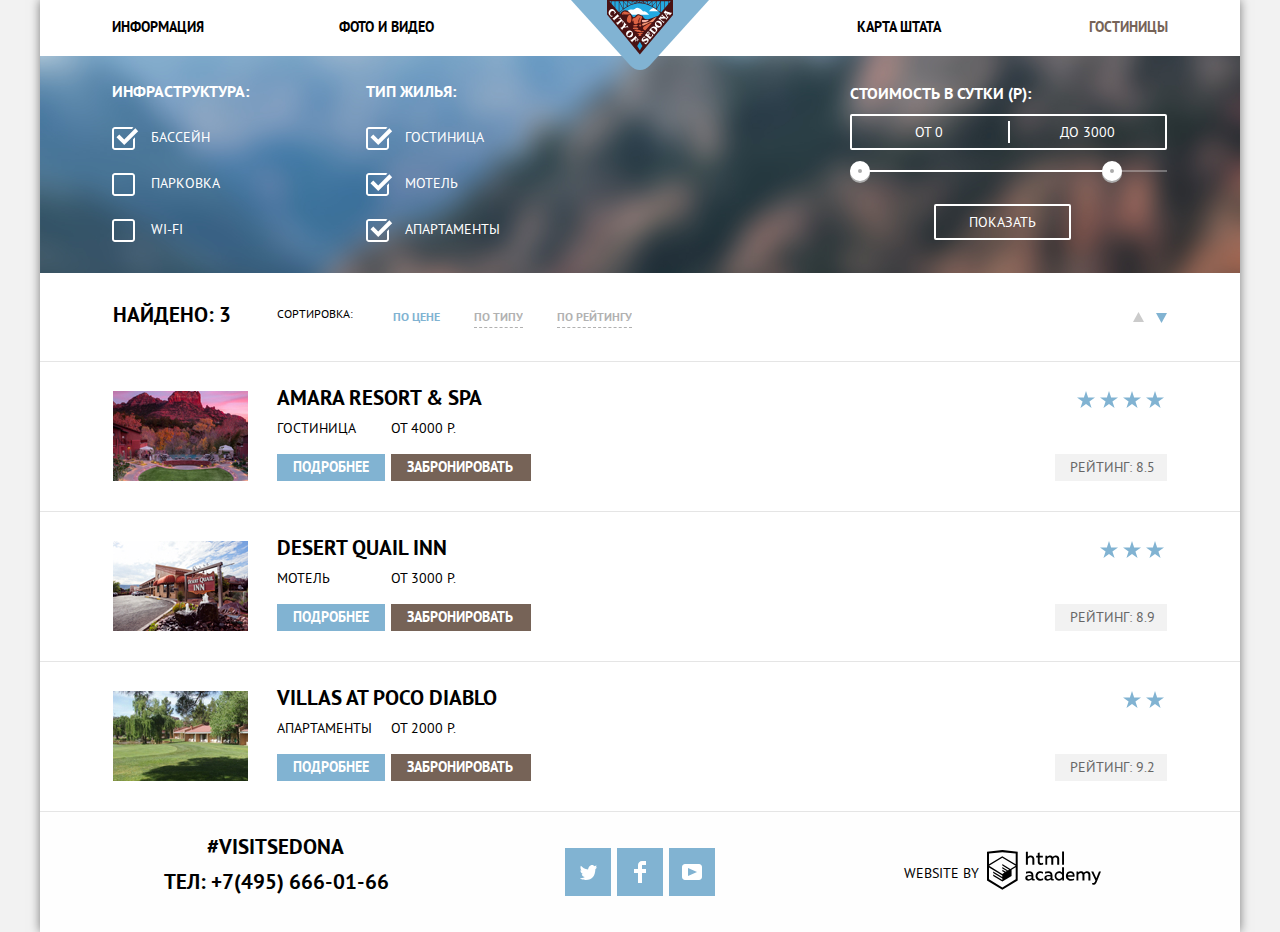
==== commit 350dde40: "Update №3 ко второй защите" ====
--- a/catalog.html
+++ b/catalog.html
@@ -62,7 +62,7 @@
                 </li>
                 <li class="filter-list-item">
                   <input class="filter-checkbox visually-hidden" type="checkbox" name="aparts" id="item-aparts" aria-label="Выбрать аппартаменты" checked>
-                  <label for="item-aparts">Аппартаменты</label>
+                  <label for="item-aparts">Апартаменты</label>
                 </li>
               </ul>
             </fieldset>
@@ -162,10 +162,10 @@
         <article class="hotel-item">
           <img class="hotel-photo" src="img/thumb-villas-diablo.jpg" width="135" height="90" alt="Уютная вилла в тени деревьев">
           <div class="hotel-info">
-            <h3><a  class="hotel-title" href="#" aria-label="Перейти на страницу виллы At POCO DIABLO">VILLLAS AT POCO DIABLO</a></h3>
+            <h3><a  class="hotel-title" href="#" aria-label="Перейти на страницу виллы At POCO DIABLO">VILLAS AT POCO DIABLO</a></h3>
             <div class="hotel-info-wrapper">
               <div class="hotel-info-content-wrapper">
-                <p class="hotel-info-content">Аппартаменты</p>
+                <p class="hotel-info-content">Апартаменты</p>
                 <a class="button details" href="#" aria-label="Показать подробности">Подробнее</a>
               </div>
               <div class="hotel-info-content-wrapper">
@@ -185,7 +185,7 @@
       <div class="container">
         <div class="contacts">
           <p>#visitsedona</p>
-          <a href="tel:+74956660266" aria-label="Позвонить по телефону">тел: +7(495) 666-02-66</a>
+          <a href="tel:+74956660166" aria-label="Позвонить по телефону">тел: +7(495) 666-01-66</a>
         </div>
         <ul class="list social-networks-list">
           <li class="social-networks-item">
--- a/css/style.css
+++ b/css/style.css
@@ -484,7 +484,7 @@
 .index {
   z-index: 2;
 
-  margin-top: -120px;
+  margin-top: -128px;
 }
 
 .main-footer {
@@ -501,7 +501,7 @@
   flex-direction: column;
   align-items: flex-start;
   padding-top: 22px;
-  padding-bottom: 36px;
+  padding-bottom: 28px;
   padding-left: 124px;
 }
 
@@ -554,20 +554,20 @@
   align-items: center;
   justify-content: flex-end;
   padding-top: 37px;
-  padding-right: 140px;
-  padding-bottom: 42px;
+  padding-right: 138px;
+  padding-bottom: 34px;
 }
 
 .developer-text {
   margin: 0;
-  padding-bottom: 5px;
+  padding-bottom: 2px;
   font-weight: normal;
 }
 
 .developer-link {
   display: block;
   width: 115px;
-  margin-left: 6px;
+  margin-left: 8px;
 }
 
 .developer img {
@@ -644,12 +644,12 @@
   cursor: pointer;
 }
 
-.filter-list-item:focus {
-
-}
-
 .filter-checkbox {
   margin-right: 13px;
+}
+
+.filter-checkbox:focus + label {
+  opacity: 0.7;
 }
 
 .filter-list-item label {
@@ -1200,7 +1200,7 @@
 .hotel-item {
   display: flex;
   justify-content: flex-start;
-  padding-top: 27px;
+  padding-top: 29px;
   padding-right: 73px;
   padding-left: 73px;
   padding-bottom: 30px;
@@ -1216,9 +1216,13 @@
 }
 
 .hotel-info {
+  margin-top: -6px;
   margin-left: 29px;
 }
 
+.hotel-info h3 {
+  margin-bottom: 6px;
+}
 .hotel-item:last-child {
   border-bottom: 1px solid var(--basic-grey-line);
 }
@@ -1239,7 +1243,6 @@
   display: flex;
   flex-direction: column;
   align-items: flex-end;
-  margin-top: 2px;
   margin-left: auto;
 }
 
@@ -1260,7 +1263,7 @@
   max-width: 110px;
   padding-right: 10px;
   margin-top: 0;
-  margin-bottom: 16px;
+  margin-bottom: 15px;
 
   line-height: 21px;
 }
@@ -1305,7 +1308,7 @@
 .booking {
   display: block;
   padding-top: 3px;
-  padding-right: 16px;
+  padding-right: 18px;
   padding-bottom: 3px;
   padding-left: 16px;
   margin-top: auto;
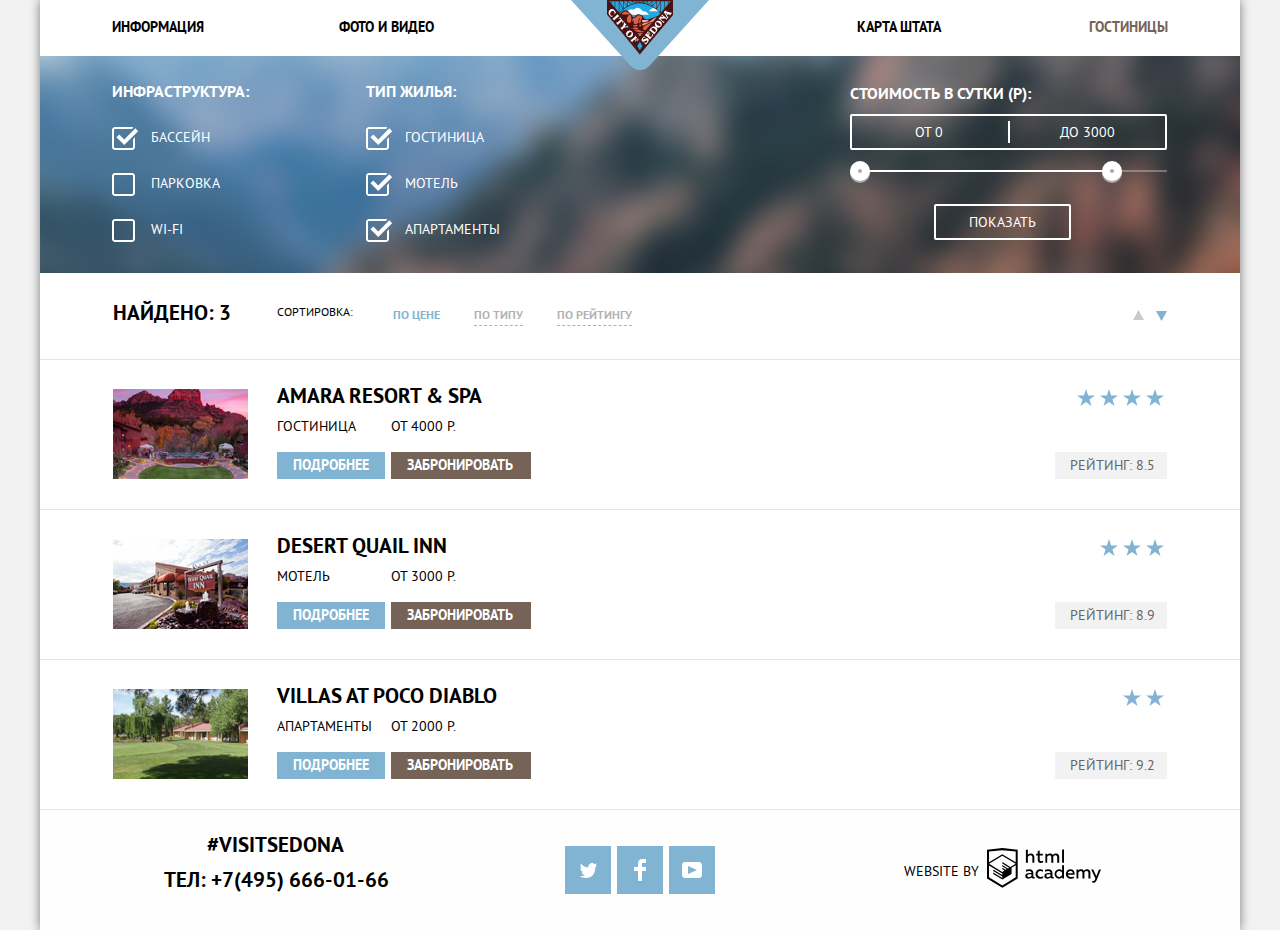
==== commit 546c580a: "final Update 2-я защита" ====
--- a/catalog.html
+++ b/catalog.html
@@ -4,7 +4,7 @@
     <meta charset="utf-8">
     <title>HTML Academy: Каталог</title>
     <link rel="stylesheet" href="css/normalize.css">
-    <link rel="stylesheet" href="css/style.css">
+    <link rel="stylesheet" href="css/style.min.css">
   </head>
   <body class="body-page">
     <header class="main-header">
@@ -120,7 +120,7 @@
       <section class="hotels">
         <h2 class="visually-hidden">Список отелей Седоны</h2>
         <article class="hotel-item">
-          <img  class="hotel-photo" src="img/thumb-amara-resort.jpg" width="135" height="90" alt="Отель у подножия горы">
+          <img class="hotel-photo" src="img/thumb-amara-resort.jpg" width="135" height="90" alt="Отель у подножия горы">
           <div class="hotel-info">
             <h3><a class="hotel-title" href="#" aria-label="Перейти на страницу гостиницы Amara resort & SPA">Amara resort & SPA</a></h3>
             <div class="hotel-info-wrapper">
@@ -162,7 +162,7 @@
         <article class="hotel-item">
           <img class="hotel-photo" src="img/thumb-villas-diablo.jpg" width="135" height="90" alt="Уютная вилла в тени деревьев">
           <div class="hotel-info">
-            <h3><a  class="hotel-title" href="#" aria-label="Перейти на страницу виллы At POCO DIABLO">VILLAS AT POCO DIABLO</a></h3>
+            <h3><a class="hotel-title" href="#" aria-label="Перейти на страницу виллы At POCO DIABLO">VILLAS AT POCO DIABLO</a></h3>
             <div class="hotel-info-wrapper">
               <div class="hotel-info-content-wrapper">
                 <p class="hotel-info-content">Апартаменты</p>
--- a/css/style.min.css
+++ b/css/style.min.css
@@ -0,0 +1 @@
+@font-face{font-family:"PT Sans";font-weight:400;font-style:normal;src:local("PT Sans"),url(../fonts/ptsans.woff2) format("woff2"),url(../fonts/ptsans.woff) format("woff")}@font-face{font-family:"PT Sans";font-weight:700;src:local("PT Sans Bold"),url(../fonts/ptsansbold.woff2) format("woff2"),url(../fonts/ptsansbold.woff) format("woff")}:root{--basic-grey:#888;--basic-grey-light:#f2f2f2;--basic-grey-dark:#666;--basic-black:#000;--basic-black-light:#333;--basic-white:#fff;--basic-blue-light:#81b3d2;--basic-blue:#669ec0;--basic-blue-dark:#5496bd;--basic-grey-rectangle:#eee;--basic-grey-hover:#ebebeb;--basic-brown:#604e43;--basic-brown-light:#766357;--basic-brown-dark:#503e33;--basic-transparent-footer:rgba(255,255,255,0.9);--basic-button-active:rgba(255,255,255,0.3);--basic-body-shadow:rgba(0,0,0,0.5);--basic-grey-disabled:#6a6a6a;--basic-grey-line:#e5e5e5;--basic-grey-slider:#ababab;--basic-grey-minus:#a9a9a9;--bground-image-full-gradient-from:#86b7d5;--bground-image-full-gradient-to:#e1ab84;--bground-filter-gradient-from:#698fb6;--bground-filter-gradient-to:#735c54;--star-width:23px}*,::before,::after{box-sizing:border-box}.spiner-delete::-webkit-outer-spin-button,.spiner-delete::-webkit-inner-spin-button{-webkit-appearance:none;margin:0}.spiner-delete{-moz-appearance:textfield}a{text-decoration:none}.navigation-item-link,.developer-link,.hotel-title{color:var(--basic-black)}.navigation-item-link:not(.navigation-item-link-active):hover,.developer-link:hover,.hotel-title:hover{color:var(--basic-blue-light)}.navigation-item-link:not(.navigation-item-link-active):active,.developer-link:active,.hotel-title:active{color:var(--basic-black);opacity:.3}.navigation-item-link-active{color:var(--basic-brown-light)}body{max-width:1200px;margin-left:auto;margin-right:auto;font-style:normal;font-size:14px;line-height:26px;font-family:"PT Sans",Arial,sans-serif;text-transform:uppercase;color:var(--basic-black);background-color:var(--basic-grey-light);box-shadow:0 0 10px var(--basic-body-shadow)}.page{height:100%}.body-page{display:grid;grid-template-rows:min-content 1fr min-content;align-content:start;min-height:100%}.list{padding:0;margin:0;list-style:none}.button{line-height:21px;font-weight:700;color:var(--basic-white);border:none;text-transform:uppercase;outline:none}.input{border:0;outline:none}.visually-hidden{position:absolute;width:1px;height:1px;margin:-1px;padding:0;overflow:hidden;border:0;clip:rect(0 0 0 0)}.main-header{min-height:56px;background-color:var(--basic-white)}.navigation{position:relative;padding-top:14px;padding-bottom:16px}.list-navigation{display:grid;grid-template-columns:227px 1fr 1fr 227px;grid-template-rows:auto;align-content:center;margin-left:72px;margin-right:72px}.navigation-item:nth-child(4n+3){text-align:right}.navigation-item:nth-child(4n+4){text-align:right}.navigation li{font-weight:700}.logo{position:absolute;top:0;left:calc((100% - 138px) / 2);z-index:1}.background-for-greetings{position:relative;display:flex;min-height:509px;background-image:url(../img/background-photo-full.jpg),linear-gradient(to right bottom,var(--bground-image-full-gradient-from),var(--bground-image-full-gradient-to));background-size:cover;background-repeat:no-repeat}.background-for-greetings::after{position:absolute;top:453px;display:block;width:1200px;height:57px;content:"";background-image:url(../img/background-mask.svg);background-repeat:no-repeat}.greeting{margin-left:auto;margin-right:auto;margin-top:77px}.greetings-content{padding-top:1px;font-size:21px;font-weight:700;text-align:center}.greetings-content-main{max-width:470px;min-height:80px;text-align:center;margin:39px auto 17px}.greetings-content-item{font-style:normal;font-size:14px;line-height:26px;font-weight:400;margin:16px 341px 51px 338px}.advantages{background-color:var(--basic-white)}.list-of-advantages{display:flex;flex-wrap:wrap}.feature-picture{display:grid;grid-template-columns:1fr 2fr}.feature-item-picture{display:inline-block;vertical-align:middle;text-align:center;color:var(--basic-white);background-color:var(--basic-blue-light)}.advantages-item-picture{display:flex;flex-wrap:wrap;background-color:var(--basic-blue-light)}.name-part-advantages,.advantage-title-special,.advantage-title{font-style:normal;font-size:21px;line-height:21px;font-weight:700;text-align:center}.advantages-item{max-width:400px;text-align:center;padding:47px 46px 54px 47px}.advantage-title-special,.advantage-number-special,.advantage-text-special,.text-part-advantages,.advantage-text,.advantage-title,.advantage-number{margin:0;padding:0}.advantages-item-gray{padding-left:71px;padding-right:71px;background-color:var(--basic-grey-rectangle)}.advantages-item h3{margin-bottom:25px}.advantage-number,.advantage-number-special{margin-bottom:25px;text-align:center;line-height:21px}.advantage-text,.advantage-text-special{line-height:21px}.part-of-advantages{display:grid;grid-template-columns:1fr 1fr 1fr;background-color:var(--basic-white)}.item-part-advantages{display:block;text-align:center}.item-part-advantages:first-child{position:relative;padding:158px 62px 82px 63px}.item-part-advantages:nth-child(2){position:relative;padding:160px 52px 82px}.item-part-advantages:last-child{position:relative;padding:159px 62px 81px}.picture-house::before{position:absolute;top:60px;left:163px;margin-left:auto;margin-right:auto;content:url("../img/icon-house.svg")}.picture-food::before{position:absolute;top:61px;left:164px;margin-left:auto;margin-right:auto;content:url("../img/icon-food.svg")}.picture-souvenirs::before{position:absolute;top:55px;right:168px;content:url("../img/icon-souvenirs.svg")}.image-part-advantages{margin-left:auto;margin-right:auto}.name-part-advantages{display:inline-block;margin-bottom:26px;vertical-align:middle}.text-part-advantages{line-height:21px}.proposal{position:relative;padding-top:53px;padding-bottom:86px;background-color:var(--basic-white)}.proposal-title{margin-top:0;margin-bottom:28px;font-size:30px;line-height:34px;font-weight:700;color:var(--basic-black);text-align:center}.proposal-content{margin-bottom:42px;font-size:14px;line-height:24px;font-weight:400;color:var(--basic-black-light);text-align:center}.form-wrapper{position:absolute;left:316px;max-width:568px;max-height:481px;margin-left:auto;margin-right:auto}.button-form{width:568px;height:86px;font-style:normal;font-size:21px;line-height:26px;font-weight:700;background-color:var(--basic-brown-light)}.find-form{background-color:var(--basic-white)}.wrapper-map{background-image:url(../img/map.png),linear-gradient(45deg,var(--basic-grey),var(--basic-grey-light));background-repeat:no-repeat}.index{z-index:2;margin-top:-128px}.main-footer{background-color:var(--basic-transparent-footer)}.container{display:grid;grid-template-columns:1fr 1fr 1fr;min-height:120px}.contacts{display:flex;flex-direction:column;align-items:flex-start;padding-top:22px;padding-bottom:28px;padding-left:124px}.contacts p{margin-top:0;margin-bottom:9px;width:auto;padding-left:43px;font-size:21px;font-weight:700;color:var(--basic-black)}.contacts a{width:auto;font-size:21px;font-weight:700;color:var(--basic-black)}.social-networks-list{display:grid;grid-template-columns:46px 46px 46px;align-content:center;column-gap:6px;justify-content:center;height:120px}.social-networks-item{width:46px;height:48px;background-color:var(--basic-blue-light)}.social-link{display:flex;height:100%}.social-networks-item svg{margin:auto}.developer{display:flex;align-items:center;justify-content:flex-end;padding-top:37px;padding-right:138px;padding-bottom:34px}.developer-text{margin:0;padding-bottom:2px;font-weight:400}.developer-link{display:block;width:115px;margin-left:8px}.developer img{vertical-align:middle;box-sizing:content-box}.modal{width:568px;height:486px}.modal h2{height:86px;margin:0;font-size:21px;line-height:26px;text-align:center;font-weight:700;color:var(--basic-white);background-color:var(--basic-brown-light)}.filters-of-hotels{min-height:217px}.form-filter{display:grid;grid-template-columns:2fr 1fr;width:1200px;min-height:217px;background-image:url(../img/background-filter.png),linear-gradient(45deg,var(--bground-filter-gradient-from),var(--bground-filter-gradient-to));background-size:cover;background-repeat:no-repeat}.filter-wrapper{display:flex}.filter{margin-top:25px;margin-left:72px;padding:0;border:none}.filter:last-child{margin-left:115px}.filter-name{margin-bottom:25px;font-size:16px;line-height:21px;font-weight:700;color:var(--basic-white)}.filter-list-item{margin-bottom:25px;margin-left:39px}.filter-list-item label:hover{cursor:pointer}.filter-checkbox{margin-right:13px}.filter-checkbox:focus + label{opacity:.7}.filter-list-item label{position:relative;display:block;font-size:14px;line-height:21px;font-weight:400;color:var(--basic-white);user-select:none}.filter-checkbox + label::before{position:absolute;top:0;left:-39px;width:23px;height:23px;background-image:url(../img/checkbox-off.svg);background-repeat:no-repeat;content:""}.filter-checkbox:hover + label::before{cursor:pointer}.filter-checkbox:checked + label::before{position:absolute;width:27px;background-image:url(../img/checkbox-on.svg);background-repeat:no-repeat}.filter-checkbox:disabled + label::before{position:absolute;top:0;left:-39px;width:23px;height:23px;background-image:url(../img/checkbox-off-disabled.svg);background-repeat:no-repeat;content:"";cursor:default}.filter-checkbox:checked:disabled + label::before{position:absolute;width:27px;background-image:url(../img/checkbox-on-disabled.svg);background-repeat:no-repeat;cursor:default}.filter-checkbox:disabled + label{color:var(--basic-grey-disabled);cursor:default}.filter-cost{position:relative;margin-top:25px;margin-left:10px}.cost-per-day{font-size:16px;line-height:21px;font-weight:700;color:var(--basic-white)}.interval-cost{display:flex;width:317px;margin-top:7px;margin-bottom:11px;text-align:center;color:var(--basic-white);border:2px solid var(--basic-white);box-sizing:border-box;border-radius:2px}.min-cost::placeholder,.max-cost::placeholder{color:var(--basic-white);opacity:1}.min-cost:focus::placeholder,.max-cost:focus::placeholder{color:transparent}.min-cost,.max-cost{height:32px;padding:0 4px;font-size:14px;line-height:21px;font-weight:400;text-align:center;text-transform:uppercase;color:var(--basic-white);background-color:transparent;border:none;overflow:hidden}.min-cost{width:154px;margin-right:4px}.max-cost{width:155px}.filter-separate-line{position:absolute;top:40px;left:158px;display:block;width:2px;height:22px;background-color:var(--basic-white)}.slider{position:relative;width:316px;height:21px;margin-bottom:22px}.side-slider{position:absolute;top:9px;width:317px;height:2px;background-color:var(--basic-white);opacity:.3}.main-slider{position:absolute;top:9px;width:248px;height:2px;margin-left:14px;background-color:var(--basic-white)}.slider-button{position:absolute;display:block;width:4px;height:4px;padding:0;border-radius:50%;background-color:var(--basic-grey-slider);border:8px solid var(--basic-white);box-shadow:0 2px 0 0 var(--basic-grey-slider);box-sizing:content-box}.slider-button:first-child{top:0;left:0;margin-bottom:23px}.slider-button:last-child{left:252px}.slider-button:hover{width:5px;height:5px;border-radius:18px;cursor:pointer}.filter-button{width:137px;height:36px;margin-left:84px;font-size:14px;line-height:21px;font-weight:400;color:var(--basic-white);background-color:transparent;border:2px solid var(--basic-white);box-sizing:border-box;border-radius:2px}.filter-button:hover{color:var(--basic-black);background-color:var(--basic-white);cursor:pointer}.hotels-container{display:grid;grid-template-rows:min-content min-content min-content}.filter-sorting{display:flex;align-items:center;justify-content:space-between;background-color:var(--basic-white);padding:23px 67px 27px 73px}.find{min-width:159px;max-width:159px;padding-right:10px}.finding{font-size:21px;line-height:26px;font-weight:700}.sorting{display:flex;min-width:846px;font-size:12px;line-height:18px;font-weight:400}.sorting-types-list{display:flex;flex-wrap:wrap;align-items:flex-start;justify-content:space-between;max-width:840px;margin-left:40px;margin-top:1px}.sorting-type-item:not(:last-child){margin-right:34px}.sorting-button{padding:0;color:var(--basic-black);opacity:.3;background-color:transparent;border-bottom:1px dashed var(--basic-black)}.sorting-button:not(.sorting-button-active):hover{color:var(--basic-blue-light);border-bottom:1px dashed var(--basic-blue-light);opacity:1;cursor:pointer}.sorting-button:active{color:var(--basic-black);cursor:pointer;border:none;opacity:1}.sorting-button-active{color:var(--basic-blue-light);border:none;opacity:1}.sorting-switcher{display:flex;justify-content:center;align-items:center;margin-top:3px}.control-arrow{padding:6px;background-color:transparent;border:none;opacity:.2}.control-arrow-active{transform:rotate(180deg)}.control-arrow:not(.control-arrow-active):hover{cursor:pointer;opacity:1}.control-arrow:not(.control-arrow-active):active{color:var(--basic-blue-light);border:none;cursor:pointer}.control-arrow-active{color:var(--basic-blue-light);opacity:1}.find-form{padding:55px 55px 53px}.find-form,.find-form-item{line-height:26px;font-weight:700;text-transform:uppercase}.find-form-date,.find-form-visitors-wrapper,.find-form-visitors{position:relative;display:flex;flex-wrap:wrap;padding:0;justify-content:space-between}.find-form-visitors{padding-bottom:10px}.find-form-date:first-child{margin-bottom:29px}.find-form-date:nth-child(2){margin-bottom:31px}.find-form-visitors-item{display:flex;justify-content:center;align-items:center;margin-left:27px;background-color:var(--basic-grey-light)}.find-form-label{padding-top:6px}.label-adults{margin-right:13px}.find-form-item{padding-top:0;padding-bottom:0;background-color:var(--basic-grey-light)}.find-form-item:hover{background-color:var(--basic-grey-hover)}.find-form-item:focus{background-color:var(--basic-white);border-color:var(--basic-grey-line)}.find-form-item::placeholder{color:var(--basic-black)}.arrival-date-text,.checkout-date-text{display:block;min-width:346px;height:38px;padding-left:12px;border:2px solid transparent}.arrival-date-text{margin-top:0;margin-right:0;margin-left:23px;padding-right:43px;padding-left:10px}.checkout-date-text{margin-top:0;margin-right:0;margin-left:20px;padding-right:43px;padding-left:10px}.adults-number,.children-number{display:block;width:38px;height:38px;text-align:center}.calendar,.button-minus,.button-plus{margin:0;padding:0;align-items:center;background-color:transparent;fill:var(--basic-grey-minus)}.calendar{position:absolute;right:3px;width:35px;height:37px;padding:8px;align-items:center;color:var(--basic-grey-minus)}.button-minus,.button-plus{width:38px;height:38px}.minus-picture{margin-bottom:4px}.button-minus:hover,.button-plus:hover{fill:var(--basic-black);cursor:pointer}.button-minus:active,.button-plus:active{fill:var(--basic-blue-light)}.calendar:hover{color:var(--basic-black);cursor:pointer}.calendar:active{color:var(--basic-blue-light)}.button-find{width:458px;height:58px;margin-top:43px;margin-right:auto;margin-left:auto;padding:0;font-size:21px;line-height:26px;font-weight:700;text-transform:uppercase;color:var(--basic-white);background-color:var(--basic-blue-light)}.hotels{background-color:var(--basic-white)}.hotel-item{display:flex;justify-content:flex-start;box-sizing:content-box;border-top:1px solid var(--basic-grey-line);padding:29px 73px 30px}.hotel-info h3{margin:0;padding:0}.hotel-info{margin-top:-6px;margin-left:29px}.hotel-info h3{margin-bottom:6px}.hotel-item:last-child{border-bottom:1px solid var(--basic-grey-line)}.hotel-info-wrapper{display:flex}.hotel-info-content-wrapper{display:flex;flex-direction:column}.hotel-info-content-wrapper:first-child{margin-right:6px}.rating{display:flex;flex-direction:column;align-items:flex-end;margin-left:auto}.hotel-photo{width:135px;height:90px}.hotel-title{font-size:21px;margin-top:-7px;margin-bottom:7px;padding-right:15px}.hotel-info-content{max-width:110px;padding-right:10px;margin-top:0;margin-bottom:15px;line-height:21px}.details{display:block;font-size:14px;line-height:21px;font-weight:700;color:var(--basic-white);background-color:var(--basic-blue-light);border:0;padding:3px 16px}.button-find:hover,.button-find:focus,.details:hover,.details:focus,.social-link:hover,.social-link:focus{background-color:var(--basic-blue)}.button-find:active,.details:active{color:var(--basic-button-active);background-color:var(--basic-blue-dark)}.social-link:active{color:var(--basic-white);background-color:var(--basic-blue-dark);opacity:.3}.booking{display:block;margin-top:auto;font-weight:700;color:var(--basic-white);text-transform:uppercase;background-color:var(--basic-brown-light);border:0;padding:3px 18px 3px 16px}.button-form:hover,.button-form:focus,.booking:hover,.booking:focus{background-color:var(--basic-brown)}.button-form:active,.booking:active{color:var(--basic-button-active);background-color:var(--basic-brown-dark)}.hotel-rating-text{margin-top:auto;font-style:normal;font-weight:400;font-size:14px;line-height:21px;color:var(--basic-grey-dark);background-color:var(--basic-grey-light);padding:3px 12px 3px 15px}.hotel-rating{display:grid;grid-column:4;grid-row:1;align-self:center;height:17px;margin-bottom:45px;margin-left:auto;background-image:url(../img/star.svg);background-position:right}.stars-4{width:calc(var(--star-width) * 4)}.stars-3{width:calc(var(--star-width) * 3)}.stars-2{width:calc(var(--star-width) * 2)}.form-show{animation-name:slide;animation-duration:.6s}.find-form-error{animation-name:shake;animation-duration:.6s}@keyframes slide{0%{transform:translate(0%,-10%)}100%{transform:translate(0%,0%)}}@keyframes shake{0%,100%{transform:translateX(0)}10%,30%,50%,70%,90%{transform:translateX(-10px)}20%,40%,60%,80%{transform:translateX(10px)}}
